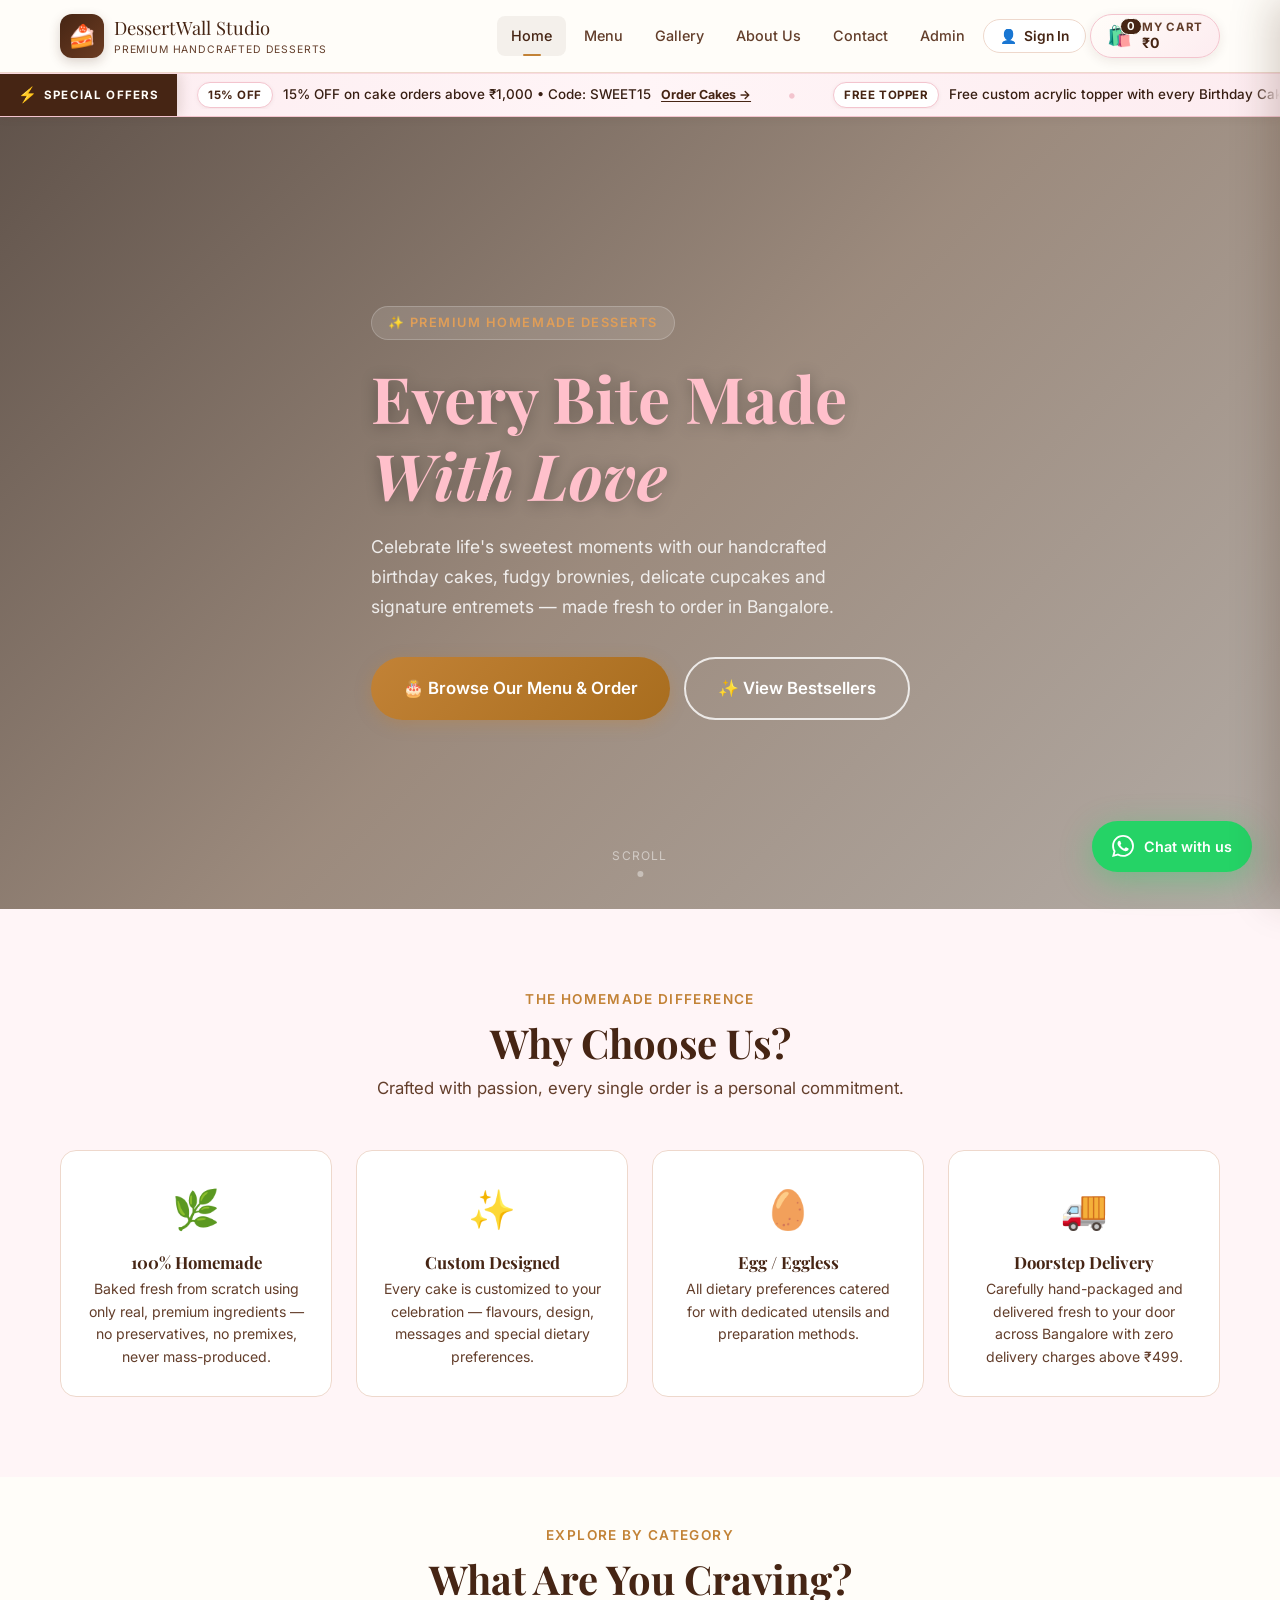
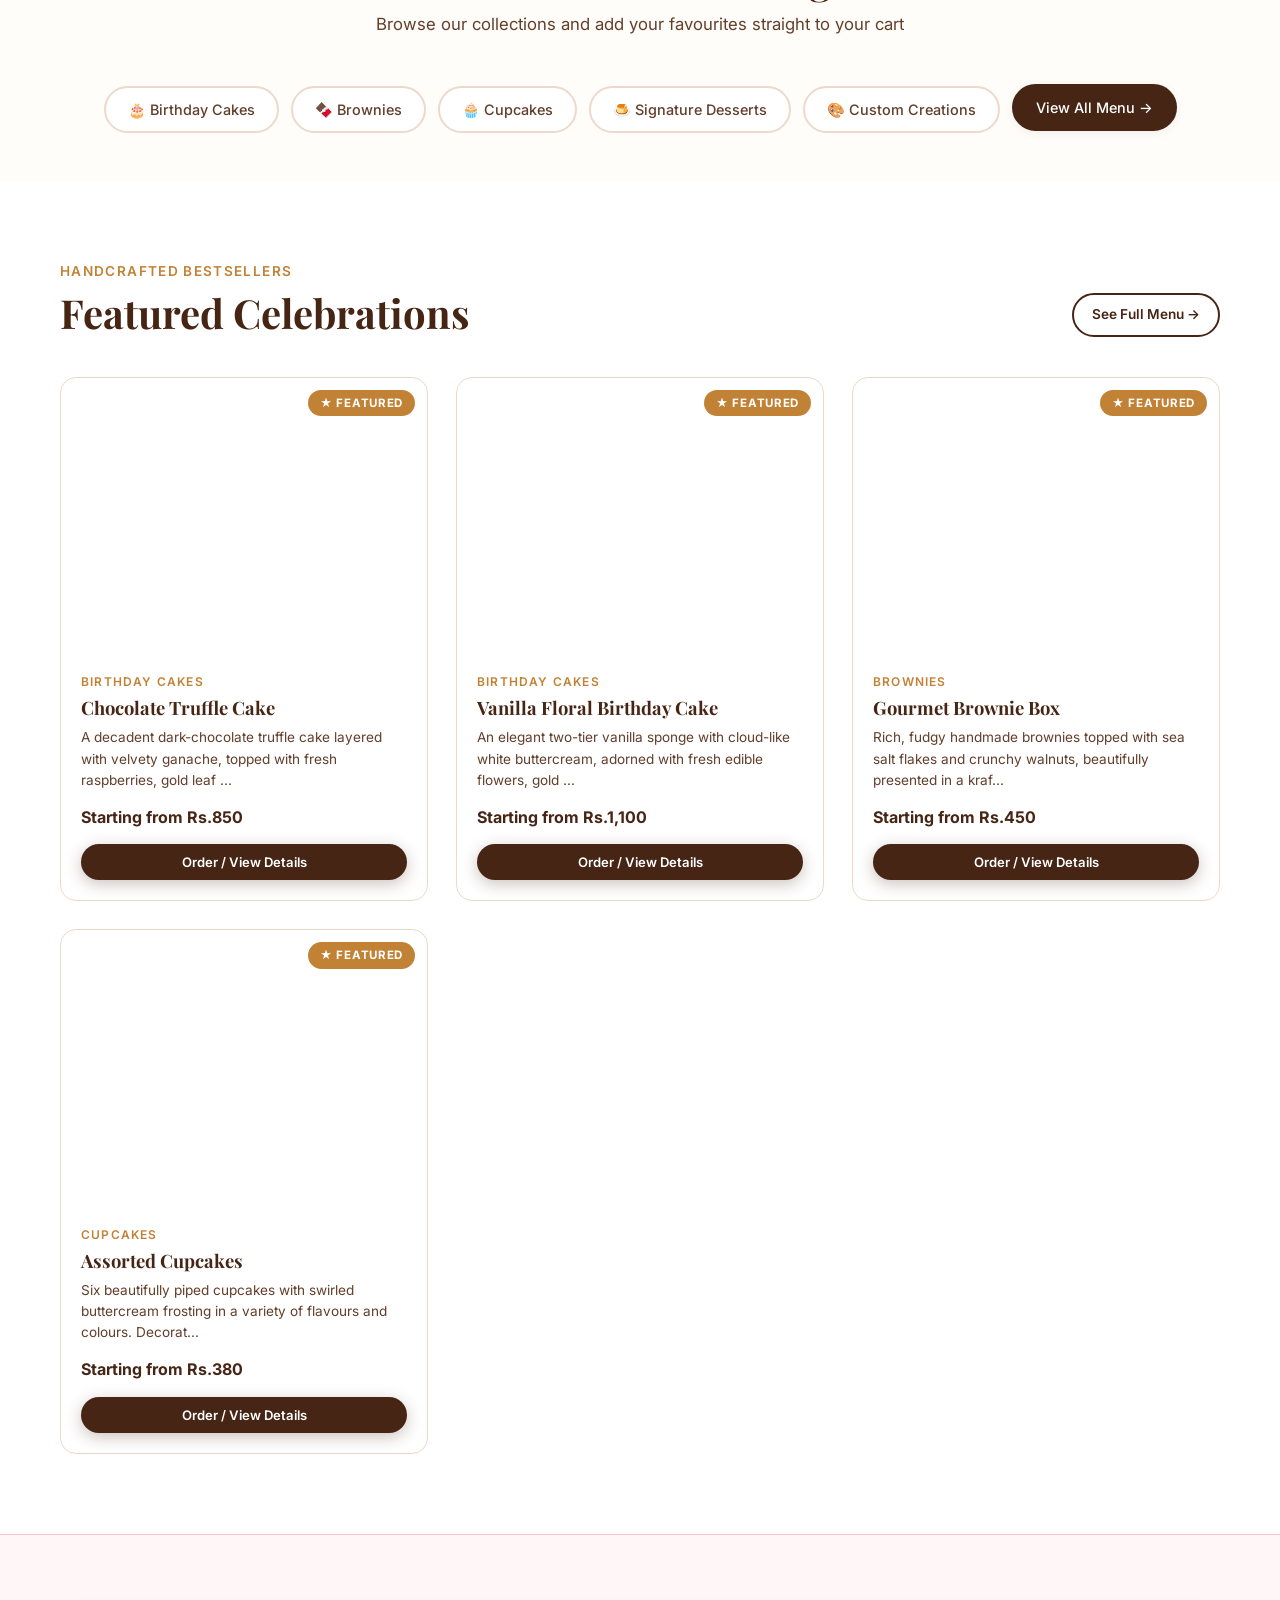
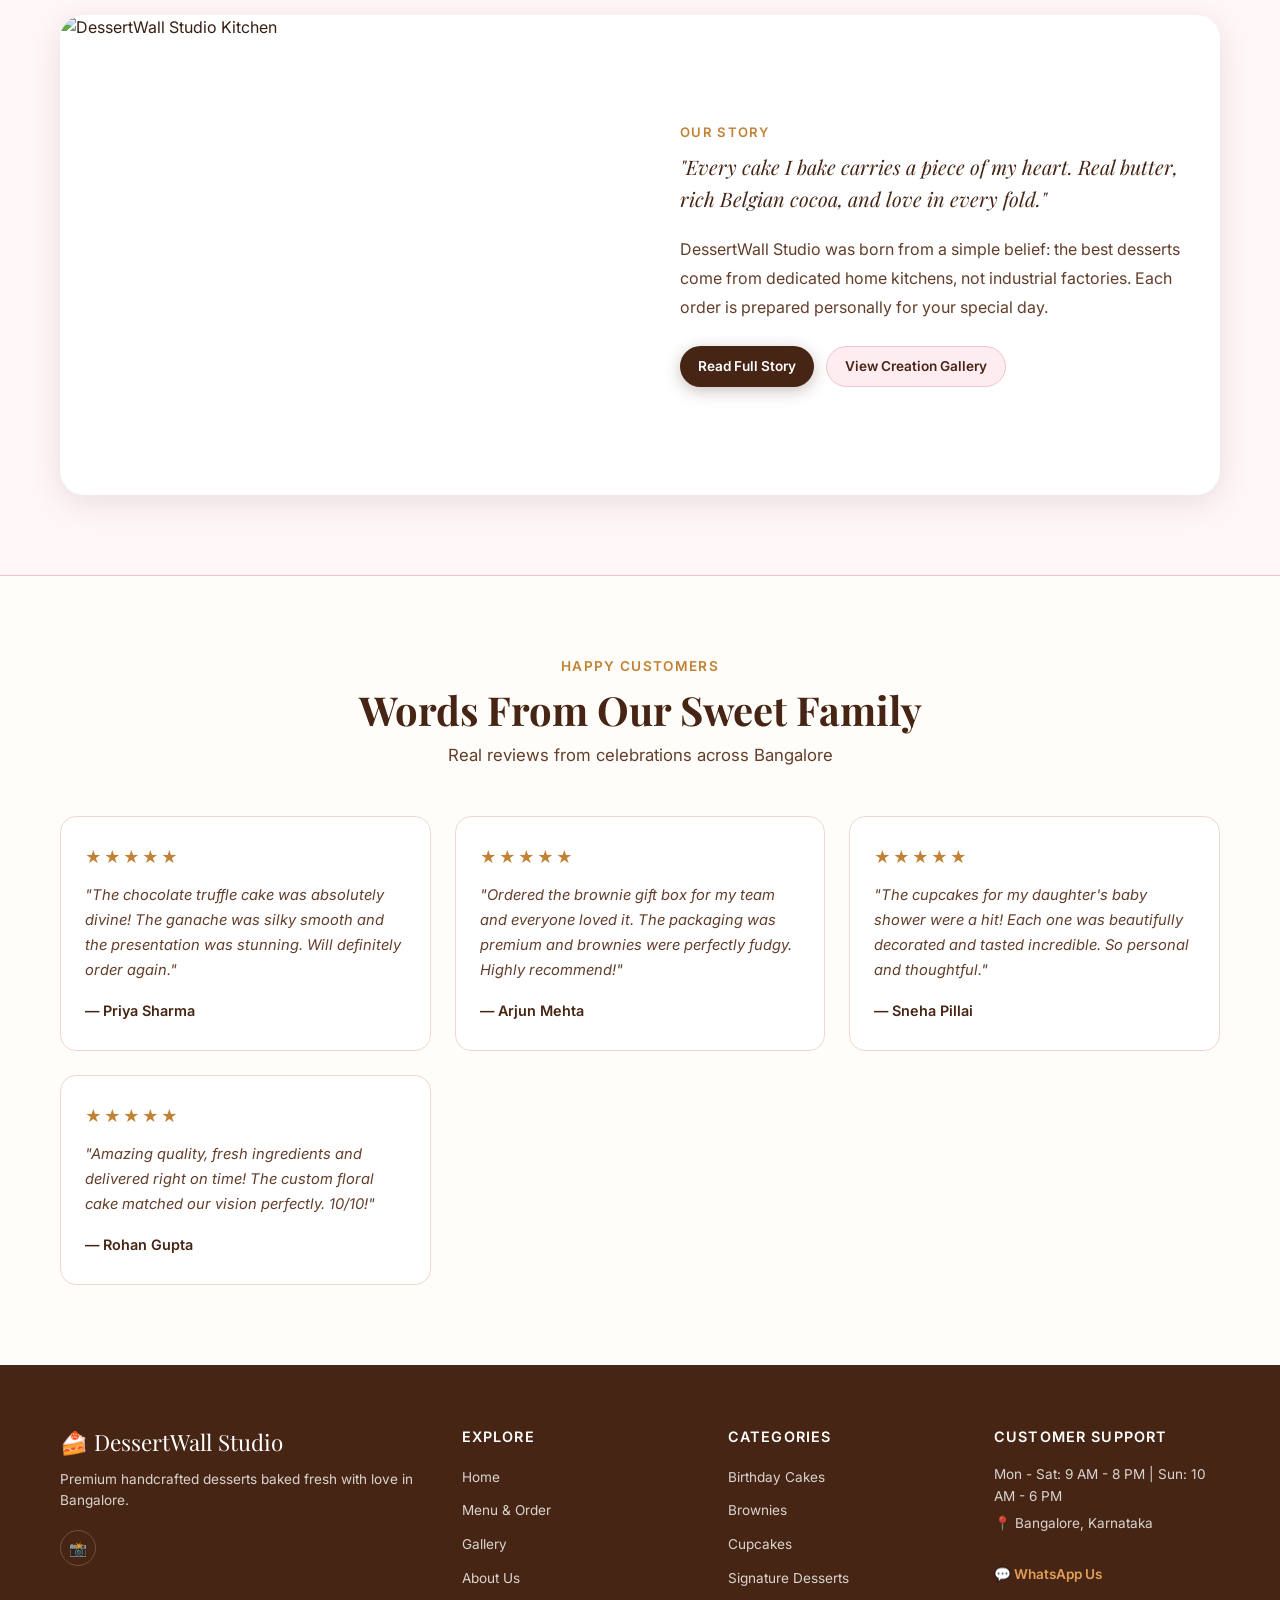
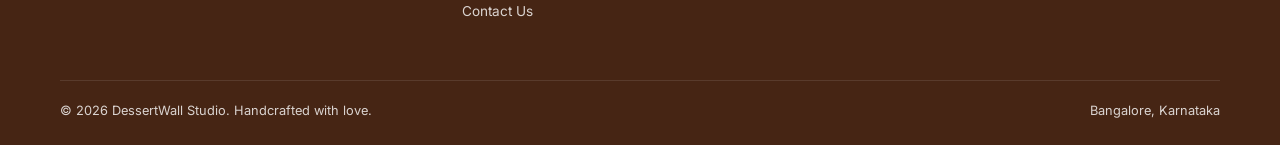
==== index.html @ 3be18029 "Add files via upload" ====
﻿<!DOCTYPE html>
<html lang="en">

<head>
  <meta charset="UTF-8" />
  <meta name="viewport" content="width=device-width, initial-scale=1.0" />
  <title>DessertWall Studio</title>
  <meta name="description"
    content="Discover premium handcrafted birthday cakes, brownies, cupcakes and signature desserts made with love. Order online for delivery across Bangalore." />
  <meta name="keywords"
    content="homemade cakes, birthday cakes, brownies, cupcakes, custom cakes, desserts, Bangalore" />
  <meta property="og:title" content="DessertWall Studio" />
  <meta property="og:description"
    content="Premium handcrafted desserts – cakes, brownies, cupcakes and more. Freshly baked with love." />
  <meta property="og:image" content="images/hero.jpg" />
  <link rel="stylesheet" href="style.css" />
  <link rel="icon"
    href="data:image/svg+xml,<svg xmlns='http://www.w3.org/2000/svg' viewBox='0 0 100 100'><text y='.9em' font-size='90'>🍰</text></svg>" />
</head>

<body>

  <!-- NAVBAR -->
  <nav id="navbar">
    <div class="container">
      <div class="nav-inner">
        <a href="index.html" class="nav-logo">
          <div class="nav-logo-icon">🍰</div>
          <div class="nav-logo-text">DessertWall Studio <span>Premium Handcrafted Desserts</span></div>
        </a>
        <div class="nav-links" id="nav-links">
          <a href="index.html" class="nav-link active">Home</a>
          <a href="menu.html" class="nav-link">Menu</a>
          <a href="gallery.html" class="nav-link">Gallery</a>
          <a href="about.html" class="nav-link">About Us</a>
          <a href="contact.html" class="nav-link">Contact</a>
          <a href="admin.html" class="nav-link">Admin</a>
          <div id="nav-user-container">
            <!-- User Login or Profile avatar inserted by JS -->
          </div>
          <div class="nav-cart-card" onclick="openCart()" role="button" tabindex="0" aria-label="View Shopping Cart">
            <div class="nav-cart-icon-box">
              <span>🛍️</span>
              <span class="cart-badge">0</span>
            </div>
            <div class="nav-cart-info">
              <span class="nav-cart-title">My Cart</span>
              <span class="nav-cart-total" id="nav-cart-total">₹0</span>
            </div>
          </div>
        </div>
        <button class="hamburger" id="hamburger" onclick="toggleNav()" aria-label="Toggle menu">
          <span></span><span></span><span></span>
        </button>
      </div>
    </div>
  </nav>

  <!-- RUNNING OFFER BAR (CAR) BELOW NAVBAR -->
  <div id="running-offer-bar" class="running-offer-bar">
    <div class="offer-tag">
      <span class="offer-tag-icon">⚡</span>
      <span>SPECIAL OFFERS</span>
    </div>
    <div class="offer-marquee-container">
      <div class="offer-marquee-track" id="offer-marquee-track">
        <!-- Injected by JS from active offers -->
      </div>
    </div>
  </div>

  <!-- HERO -->
  <section id="hero">
    <div class="hero-bg" id="hero-bg"></div>
    <div class="hero-overlay"></div>
    <div class="container">
      <div class="hero-content">
        <div class="hero-badge">✨ Premium Homemade Desserts</div>
        <h1 class="hero-title">Every Bite Made<br><em>With Love</em></h1>
        <p class="hero-sub">Celebrate life's sweetest moments with our handcrafted birthday cakes, fudgy brownies,
          delicate cupcakes and signature entremets — made fresh to order in Bangalore.</p>
        <div class="hero-actions">
          <a href="menu.html" class="btn btn-gold btn-lg">🎂 Browse Our Menu & Order</a>
          <a href="#featured" class="btn btn-outline btn-lg" style="color:#fff;border-color:rgba(255,255,255,.8);">✨
            View Bestsellers</a>
        </div>
      </div>
    </div>
    <div class="hero-scroll">
      <span>SCROLL</span>
      <div class="hero-scroll-dot"></div>
    </div>
  </section>

  <!-- WHY CHOOSE US -->
  <section class="section-gap" style="background: var(--c-cream);">
    <div class="container text-center">
      <p
        style="color:var(--c-gold);font-weight:600;text-transform:uppercase;letter-spacing:.1em;font-size:.85rem;margin-bottom:8px">
        The Homemade Difference</p>
      <h2 class="section-title">Why Choose Us?</h2>
      <p class="section-sub">Crafted with passion, every single order is a personal commitment.</p>
      <div class="why-grid stagger">
        <div class="why-card">
          <div class="why-icon">🌿</div>
          <h4>100% Homemade</h4>
          <p>Baked fresh from scratch using only real, premium ingredients — no preservatives, no premixes, never
            mass-produced.</p>
        </div>
        <div class="why-card">
          <div class="why-icon">✨</div>
          <h4>Custom Designed</h4>
          <p>Every cake is customized to your celebration — flavours, design, messages and special dietary preferences.
          </p>
        </div>
        <div class="why-card">
          <div class="why-icon">🥚</div>
          <h4>Egg / Eggless</h4>
          <p>All dietary preferences catered for with dedicated utensils and preparation methods.</p>
        </div>
        <div class="why-card">
          <div class="why-icon">🚚</div>
          <h4>Doorstep Delivery</h4>
          <p>Carefully hand-packaged and delivered fresh to your door across Bangalore with zero delivery charges above
            ₹499.</p>
        </div>
      </div>
    </div>
  </section>

  <!-- CATEGORY SHORTCUTS -->
  <section class="section-gap-sm" style="background: var(--c-bg);">
    <div class="container text-center">
      <p
        style="color:var(--c-gold);font-weight:600;text-transform:uppercase;letter-spacing:.1em;font-size:.85rem;margin-bottom:8px">
        Explore By Category</p>
      <h2 class="section-title">What Are You Craving?</h2>
      <p class="section-sub">Browse our collections and add your favourites straight to your cart</p>
      <div class="categories-grid">
        <a href="menu.html?cat=Birthday+Cakes" class="cat-chip">🎂 Birthday Cakes</a>
        <a href="menu.html?cat=Brownies" class="cat-chip">🍫 Brownies</a>
        <a href="menu.html?cat=Cupcakes" class="cat-chip">🧁 Cupcakes</a>
        <a href="menu.html?cat=Signature+Desserts" class="cat-chip">🍮 Signature Desserts</a>
        <a href="menu.html?cat=Custom+Desserts" class="cat-chip">🎨 Custom Creations</a>
        <a href="menu.html" class="cat-chip active">View All Menu →</a>
      </div>
    </div>
  </section>

  <!-- FEATURED PRODUCTS -->
  <section class="section-gap" id="featured" style="background: var(--c-surface);">
    <div class="container">
      <div
        style="display:flex;justify-content:space-between;align-items:flex-end;margin-bottom:40px;flex-wrap:wrap;gap:16px;">
        <div>
          <p
            style="color:var(--c-gold);font-weight:600;text-transform:uppercase;letter-spacing:.1em;font-size:.85rem;margin-bottom:6px">
            Handcrafted Bestsellers</p>
          <h2 class="section-title" style="margin-bottom:0">Featured Celebrations</h2>
        </div>
        <a href="menu.html" class="btn btn-outline btn-sm">See Full Menu →</a>
      </div>
      <div class="products-grid stagger" id="featured-grid">
        <!-- Injected by JS -->
      </div>
    </div>
  </section>

  <!-- STORY HIGHLIGHT -->
  <section class="section-gap"
    style="background: var(--c-pink-subtle); border-top:1px solid var(--c-pink-border); border-bottom:1px solid var(--c-pink-border);">
    <div class="container">
      <div class="about-hero" style="background:#fff; box-shadow:var(--shadow-md);">
        <img src="images/hero.jpg" alt="DessertWall Studio Kitchen" class="about-hero-img" loading="lazy" />
        <div class="about-hero-content">
          <div
            style="color:var(--c-gold);font-weight:600;text-transform:uppercase;letter-spacing:.1em;font-size:.82rem;margin-bottom:8px">
            Our Story</div>
          <p class="about-quote">"Every cake I bake carries a piece of my heart. Real butter, rich Belgian cocoa, and
            love in every fold."</p>
          <p style="color:var(--c-text-soft);line-height:1.8;margin-bottom:24px">
            DessertWall Studio was born from a simple belief: the best desserts come from dedicated home kitchens,
            not industrial factories. Each order is prepared personally for your special day.
          </p>
          <div style="display:flex;gap:12px;flex-wrap:wrap;">
            <a href="about.html" class="btn btn-primary btn-sm">Read Full Story</a>
            <a href="gallery.html" class="btn btn-pink btn-sm">View Creation Gallery</a>
          </div>
        </div>
      </div>
    </div>
  </section>

  <!-- TESTIMONIALS -->
  <section class="section-gap" style="background: var(--c-bg);">
    <div class="container">
      <div class="text-center" style="margin-bottom:48px;">
        <p
          style="color:var(--c-gold);font-weight:600;text-transform:uppercase;letter-spacing:.1em;font-size:.85rem;margin-bottom:8px">
          Happy Customers</p>
        <h2 class="section-title">Words From Our Sweet Family</h2>
        <p class="section-sub" style="margin-bottom:0">Real reviews from celebrations across Bangalore</p>
      </div>
      <div class="testimonials-grid stagger" id="testimonials-grid">
        <!-- Injected by JS -->
      </div>
    </div>
  </section>

  <!-- FOOTER -->
  <footer id="footer">
    <div class="container">
      <div class="footer-grid">
        <div>
          <div class="footer-brand-name">🍰 DessertWall Studio</div>
          <p class="footer-brand-sub">Premium handcrafted desserts baked fresh with love in Bangalore.</p>
          <div class="footer-social">
            <a href="https://www.instagram.com/homedessert.studio" target="_blank" rel="noopener"
              aria-label="Instagram">📸</a>
          </div>
        </div>
        <div class="footer-col">
          <h5>Explore</h5>
          <ul>
            <li><a href="index.html">Home</a></li>
            <li><a href="menu.html">Menu & Order</a></li>
            <li><a href="gallery.html">Gallery</a></li>
            <li><a href="about.html">About Us</a></li>
            <li><a href="contact.html">Contact Us</a></li>
          </ul>
        </div>
        <div class="footer-col">
          <h5>Categories</h5>
          <ul>
            <li><a href="menu.html?cat=Birthday+Cakes">Birthday Cakes</a></li>
            <li><a href="menu.html?cat=Brownies">Brownies</a></li>
            <li><a href="menu.html?cat=Cupcakes">Cupcakes</a></li>
            <li><a href="menu.html?cat=Signature+Desserts">Signature Desserts</a></li>
          </ul>
        </div>
        <div class="footer-col">
          <h5>Customer Support</h5>
          <p id="footer-timings">Mon - Sat: 9 AM - 8 PM</p>
          <p id="footer-area" style="margin-top:6px;">📍 Bangalore, Karnataka</p>
          <br>
          <a href="#" onclick="openWhatsApp('Hi! I have a question about my dessert order.');return false;"
            style="color:var(--c-gold-light);font-weight:600">💬 WhatsApp Us</a>
        </div>
      </div>
      <div class="footer-bottom">
        <span>© 2026 DessertWall Studio. Handcrafted with love.</span>
        <span>Bangalore, Karnataka</span>
      </div>
    </div>
  </footer>

  <!-- FLOATING WA BUTTON (Kept only at bottom for general support) -->
  <a href="#" id="wa-float" onclick="openWhatsApp('Hi! I would like to enquire about your desserts.'); return false;"
    aria-label="Chat on WhatsApp">
    <svg viewBox="0 0 24 24">
      <path
        d="M17.472 14.382c-.297-.149-1.758-.867-2.03-.967-.273-.099-.471-.148-.67.15-.197.297-.767.966-.94 1.164-.173.199-.347.223-.644.075-.297-.15-1.255-.463-2.39-1.475-.883-.788-1.48-1.761-1.653-2.059-.173-.297-.018-.458.13-.606.134-.133.298-.347.446-.52.149-.174.198-.298.298-.497.099-.198.05-.371-.025-.52-.075-.149-.669-1.612-.916-2.207-.242-.579-.487-.5-.669-.51-.173-.008-.371-.01-.57-.01-.198 0-.52.074-.792.372-.272.297-1.04 1.016-1.04 2.479 0 1.462 1.065 2.875 1.213 3.074.149.198 2.096 3.2 5.077 4.487.709.306 1.262.489 1.694.625.712.227 1.36.195 1.871.118.571-.085 1.758-.719 2.006-1.413.248-.694.248-1.289.173-1.413-.074-.124-.272-.198-.57-.347m-5.421 7.403h-.004a9.87 9.87 0 01-5.031-1.378l-.361-.214-3.741.982.998-3.648-.235-.374a9.86 9.86 0 01-1.51-5.26c.001-5.45 4.436-9.884 9.888-9.884 2.64 0 5.122 1.03 6.988 2.898a9.825 9.825 0 012.893 6.994c-.003 5.45-4.437 9.884-9.885 9.884m8.413-18.297A11.815 11.815 0 0012.05 0C5.495 0 .16 5.335.157 11.892c0 2.096.547 4.142 1.588 5.945L.057 24l6.305-1.654a11.882 11.882 0 005.683 1.448h.005c6.554 0 11.89-5.335 11.893-11.893a11.821 11.821 0 00-3.48-8.413z" />
    </svg>
    <span class="wa-text">Chat with us</span>
  </a>

  <!-- PRODUCT ORDER MODAL (No WhatsApp enquiry on products) -->
  <div id="product-modal" class="hidden" role="dialog" aria-modal="true" aria-labelledby="modal-name">
    <div class="modal-box" id="modal-box">
      <img src="" alt="" class="modal-img" id="modal-img" />
      <div class="modal-body">
        <button class="modal-close" onclick="closeModal()" aria-label="Close">&times;</button>
        <div class="modal-cat" id="modal-cat"></div>
        <h2 class="modal-name" id="modal-name"></h2>
        <div class="modal-price" id="modal-price"></div>
        <p class="modal-desc" id="modal-desc"></p>
        <div id="modal-unavail-notice" class="modal-unavail-notice hidden">⚠️ This item is currently unavailable for
          order.</div>

        <div class="modal-section" id="size-section">
          <label>Select Size / Weight</label>
          <div class="option-chips" id="size-chips"></div>
        </div>
        <div class="modal-section" id="flavour-section">
          <label>Select Flavour</label>
          <div class="option-chips" id="flavour-chips"></div>
        </div>
        <div class="modal-section" id="egg-section">
          <label>Egg Preference</label>
          <div class="option-chips" id="egg-chips"></div>
        </div>
        <div class="modal-section" id="custom-section">
          <label>Custom Message / Design Requirements</label>
          <textarea class="modal-textarea" id="modal-custom"
            placeholder="e.g. Write 'Happy Birthday Anu' on the cake. Pink floral theme." rows="2"></textarea>
        </div>
        <div class="modal-section">
          <label>Preferred Delivery / Pickup Date</label>
          <input type="date" class="modal-date" id="modal-date" />
          <p class="modal-prep" id="modal-prep"></p>
        </div>
        <div class="modal-section">
          <label>Special Instructions / Allergies</label>
          <textarea class="modal-textarea" id="modal-special" placeholder="Any allergy warnings or special requests..."
            rows="2"></textarea>
        </div>

        <div class="modal-order-actions">
          <div class="modal-qty-selector">
            <button class="modal-qty-btn" onclick="changeModalQty(-1)" aria-label="Decrease quantity">−</button>
            <span class="modal-qty-num" id="modal-qty-val">1</span>
            <button class="modal-qty-btn" onclick="changeModalQty(1)" aria-label="Increase quantity">+</button>
          </div>
          <button class="btn btn-primary modal-add-cart-btn" id="modal-add-cart-btn"
            onclick="addCurrentProductToCart()">
            Add to Cart 🛒
          </button>
        </div>
        <div class="modal-price-calc" id="modal-price-calc"></div>
      </div>
    </div>
  </div>

  <!-- CART DRAWER -->
  <div class="cart-overlay" id="cart-overlay" onclick="closeCart()"></div>
  <div class="cart-drawer" id="cart-drawer">
    <div class="cart-header">
      <div class="cart-title">
        <span>🛍️ Your Dessert Cart</span>
      </div>
      <button class="cart-close" onclick="closeCart()" aria-label="Close cart">&times;</button>
    </div>
    <div class="cart-body" id="cart-items-container">
      <!-- Injected dynamically -->
    </div>
    <div class="cart-footer" id="cart-footer">
      <div class="cart-promo-callout" id="cart-promo-callout">
        <!-- Threshold info -->
      </div>
      <div class="cart-row">
        <span>Subtotal</span>
        <span id="cart-subtotal">₹0</span>
      </div>
      <div class="cart-row">
        <span>Delivery Charge</span>
        <span id="cart-delivery">FREE</span>
      </div>
      <div class="cart-row total">
        <span>Total Amount</span>
        <span id="cart-total">₹0</span>
      </div>
      <button class="btn btn-primary btn-block cart-checkout-btn" onclick="openCheckout()">
        Proceed to Checkout →
      </button>
    </div>
  </div>

  <!-- CHECKOUT MODAL -->
  <div id="checkout-modal" class="hidden" role="dialog" aria-modal="true">
    <div class="checkout-box">
      <div class="checkout-header">
        <h3 style="font-family:'Playfair Display',serif; color:var(--c-brown); font-size:1.35rem;">Checkout & Place
          Order</h3>
        <button class="cart-close" onclick="closeCheckout()">&times;</button>
      </div>
      <div class="checkout-body">
        <div id="checkout-order-summary"></div>
        <form id="checkout-form" onsubmit="submitOrder(event)" class="admin-form-grid">
          <div class="form-group full">
            <label>Your Full Name *</label>
            <input type="text" id="checkout-name" placeholder="e.g. Priya Sharma" required />
          </div>
          <div class="form-group">
            <label>Mobile Number (For Delivery Updates) *</label>
            <input type="tel" id="checkout-phone" placeholder="e.g. 98450 12345" required />
          </div>
          <div class="form-group">
            <label>Email Address (Optional)</label>
            <input type="email" id="checkout-email" placeholder="priya@example.com" />
          </div>
          <div class="form-group full">
            <label>Delivery Method</label>
            <div style="display:flex; gap:20px; margin-top:4px;">
              <label style="font-size:.9rem; font-weight:500; text-transform:none; cursor:pointer;">
                <input type="radio" name="delivery-type" value="delivery" checked
                  onchange="document.getElementById('checkout-addr-wrap').style.display='block'" />
                🚚 Home Delivery (Free above ₹499)
              </label>
              <label style="font-size:.9rem; font-weight:500; text-transform:none; cursor:pointer;">
                <input type="radio" name="delivery-type" value="pickup"
                  onchange="document.getElementById('checkout-addr-wrap').style.display='none'" />
                🏪 Direct Studio Pickup
              </label>
            </div>
          </div>
          <div class="form-group full" id="checkout-addr-wrap">
            <label>Delivery Address *</label>
            <textarea id="checkout-address"
              placeholder="Flat No., Apartment, Street, Landmark, Bangalore pin code"></textarea>
          </div>
          <div class="form-group">
            <label>Preferred Delivery Date *</label>
            <input type="date" id="checkout-date" required />
          </div>
          <div class="form-group">
            <label>Preferred Time Slot</label>
            <select id="checkout-time">
              <option value="Morning (10 AM - 1 PM)">Morning (10 AM - 1 PM)</option>
              <option value="Afternoon (1 PM - 4 PM)" selected>Afternoon (1 PM - 4 PM)</option>
              <option value="Evening (4 PM - 7 PM)">Evening (4 PM - 7 PM)</option>
              <option value="Night (7 PM - 9 PM)">Night (7 PM - 9 PM)</option>
            </select>
          </div>
          <div class="form-group full">
            <label>Payment Method</label>
            <select id="checkout-payment">
              <option value="UPI (Google Pay / PhonePe / Paytm)">UPI (Google Pay / PhonePe / Paytm)</option>
              <option value="Cash on Delivery / Pickup">Cash on Delivery / Pickup</option>
              <option value="Credit / Debit Card Online">Credit / Debit Card Online</option>
            </select>
          </div>
          <div class="form-group full">
            <label>Order Notes / Delivery Instructions</label>
            <textarea id="checkout-notes"
              placeholder="e.g. Please ring bell twice or leave at gate guard..."></textarea>
          </div>
          <div class="form-actions">
            <button type="submit" class="btn btn-primary btn-block btn-lg">
              Place Order Now 🎂
            </button>
          </div>
        </form>
      </div>
    </div>
  </div>

  <!-- ORDER CONFIRMATION MODAL -->
  <div id="order-success-modal" class="hidden">
    <div class="order-success-box">
      <div class="order-success-icon">✓</div>
      <h2 style="font-family:'Playfair Display',serif; color:var(--c-brown); margin-bottom:8px;">Order Confirmed!</h2>
      <div id="order-success-details"></div>
      <button class="btn btn-primary btn-block" onclick="closeOrderSuccess()">
        Back to Browsing Desserts
      </button>
    </div>
  </div>

  <!-- USER AUTH MODAL (Login & Sign-up) -->
  <div id="auth-modal" class="hidden" role="dialog" aria-modal="true">
    <div class="auth-card">
      <!-- Dark header -->
      <div class="auth-header">
        <div class="auth-header-text">
          <h3>Customer Account</h3>
          <p>Sign in or create an account to track your orders</p>
        </div>
        <button class="auth-close-btn" onclick="closeAuthModal()" aria-label="Close sign-in">×</button>
      </div>
      <!-- White body -->
      <div class="auth-body">
        <!-- 1-Click Demo Login -->
        <div class="auth-demo-strip">
          <div class="strip-label">⚡ 1-Click Demo Sign-In</div>
          <div class="strip-btns">
            <button type="button" class="btn btn-sm btn-pink" onclick="loginDemoUser(0)">Sign in as Priya</button>
            <button type="button" class="btn btn-sm btn-pink" onclick="loginDemoUser(1)">Sign in as Arjun</button>
          </div>
        </div>

        <form id="auth-form" onsubmit="handleUserLogin(event)">
          <div class="auth-form-group">
            <label>Your Full Name *</label>
            <input type="text" id="auth-name" placeholder="e.g. Priya Sharma" required />
          </div>
          <div class="auth-form-group">
            <label>Mobile Number *</label>
            <input type="tel" id="auth-phone" placeholder="e.g. 98450 12345" required />
          </div>
          <div class="auth-form-group">
            <label>Email Address (Optional)</label>
            <input type="email" id="auth-email" placeholder="priya@example.com" />
          </div>
          <div class="auth-form-group">
            <label>Default Delivery Address (Optional)</label>
            <textarea id="auth-address" placeholder="Flat, Apartment, Area, Bangalore..." rows="2"></textarea>
          </div>
          <button type="submit" class="btn btn-primary btn-block" style="width:100%;justify-content:center;">
            Sign In / Register
          </button>
        </form>
      </div>
    </div>
  </div>


  <!-- MY ORDERS MODAL -->
  <div id="my-orders-modal" class="hidden" role="dialog" aria-modal="true" style="position:fixed;inset:0;background:rgba(42,20,10,.65);backdrop-filter:blur(6px);z-index:3500;display:flex;align-items:center;justify-content:center;padding:20px;">
    <div class="checkout-box" style="max-width:560px;">
      <div class="checkout-header">
        <h3 style="font-family:'Playfair Display',serif; color:var(--c-brown); font-size:1.35rem;">📦 My Orders History</h3>
        <button class="cart-close" onclick="closeMyOrdersModal()">&times;</button>
      </div>
      <div class="checkout-body">
        <div id="my-orders-list" class="customer-orders-list"></div>
      </div>
    </div>
  </div>

  <!-- TOAST CONTAINER -->
  <div id="toast-container"></div>

  <script src="data.js"></script>
  <script src="app.js"></script>
  <script>
    document.addEventListener('DOMContentLoaded', () => {
      // Populate Business info in footer
      const b = appData.business || {};
      if (document.getElementById('footer-timings')) document.getElementById('footer-timings').textContent = b.timings || 'Mon - Sat: 9 AM - 8 PM';
      if (document.getElementById('footer-area')) document.getElementById('footer-area').textContent = '📍 ' + (b.serviceArea || 'Bangalore, Karnataka');

      // Featured products
      const featured = appData.products.filter(p => p.featured);
      const grid = document.getElementById('featured-grid');
      if (grid) {
        if (featured.length === 0) {
          grid.innerHTML = '<div class="empty-state"><div class="empty-icon">🍰</div><h3>Coming Soon</h3><p>Featured products will appear here.</p></div>';
        } else {
          grid.innerHTML = featured.map(p => renderProductCard(p)).join('');
        }
      }

      // Testimonials
      const tGrid = document.getElementById('testimonials-grid');
      if (tGrid && appData.testimonials) {
        tGrid.innerHTML = appData.testimonials.map(t => `
        <div class="testimonial-card">
          <div class="test-stars">${'★'.repeat(t.rating)}</div>
          <p class="test-review">"${t.review}"</p>
          <div class="test-name">— ${t.name}</div>
        </div>
      `).join('');
      }

      // Hero parallax
      const heroBg = document.getElementById('hero-bg');
      if (heroBg) {
        heroBg.style.backgroundImage = "url('images/hero.jpg')";
        window.addEventListener('scroll', () => {
          heroBg.style.transform = `scale(1.05) translateY(${window.scrollY * 0.18}px)`;
        });
      }
    });
  </script>
</body>

</html>
---- style.css ----
/* ==========================================================
   DessertWall Studio — Global Styles
   ========================================================== */

@import url('https://fonts.googleapis.com/css2?family=Playfair+Display:ital,wght@0,400;0,600;0,700;1,400&family=Inter:wght@300;400;500;600;700&display=swap');

/* ---------- CSS Variables ---------- */
:root {
  /* Theme: Light Pink & Vanilla White Backgrounds, Rich Chocolate Brown Text */
  --c-bg: #FFFDF9;
  /* Vanilla White primary background */
  --c-vanilla: #FAF5EE;
  /* Creamy vanilla */
  --c-vanilla-card: #FFFAF3;
  /* Soft vanilla card */
  --c-surface: #FFFFFF;
  /* Pure white card surface */

  /* Light Pink Palette */
  --c-pink-subtle: #FFF6F8;
  /* Subtle pink tint */
  --c-pink-light: #FDECF0;
  /* Light pink background */
  --c-pink: #F8D3DC;
  /* Soft pastel light pink */
  --c-pink-border: #F3C4CE;
  /* Soft pink border */
  --c-pink-accent: #E2788E;
  /* Rose accent */
  --c-cream: #FFF5F7;
  /* Vanilla-pink soft cream */

  /* Chocolate Brown Palette (Text, Headings, Primary CTA) */
  --c-text: #381F13;
  /* Chocolate brown primary text */
  --c-text-soft: #633E2B;
  /* Warm milk chocolate for secondary text */
  --c-text-muted: #8C634F;
  /* Cocoa muted text */
  --c-brown: #462514;
  /* Deep chocolate brown */
  --c-brown-light: #6C3C22;
  /* Warm milk chocolate hover */
  --c-brown-dark: #2A140A;
  /* Dark cacao */

  /* Accents */
  --c-border: #EED8CC;
  /* Vanilla-chocolate border */
  --c-gold: #C28236;
  /* Caramel gold */
  --c-gold-light: #E09E58;
  --c-accent: #C74428;
  --c-green: #2E7D32;

  --radius-sm: 8px;
  --radius-md: 16px;
  --radius-lg: 24px;
  --shadow-sm: 0 2px 10px rgba(70, 37, 20, .07);
  --shadow-md: 0 8px 30px rgba(70, 37, 20, .11);
  --shadow-lg: 0 20px 60px rgba(70, 37, 20, .15);
  --transition: 0.3s cubic-bezier(.4, 0, .2, 1);
  --navbar-h: 72px;
}

/* ---------- Reset ---------- */
*,
*::before,
*::after {
  box-sizing: border-box;
  margin: 0;
  padding: 0;
}

html {
  scroll-behavior: smooth;
  font-size: 16px;
}

body {
  font-family: 'Inter', sans-serif;
  background: var(--c-bg);
  color: var(--c-text);
  line-height: 1.6;
  min-height: 100vh;
  overflow-x: hidden;
}

img {
  max-width: 100%;
  display: block;
}

a {
  color: inherit;
  text-decoration: none;
}

button {
  cursor: pointer;
  border: none;
  font-family: inherit;
}

input,
select,
textarea {
  font-family: inherit;
}

ul {
  list-style: none;
}

/* ---------- Typography ---------- */
h1,
h2,
h3,
h4 {
  font-family: 'Playfair Display', serif;
  line-height: 1.2;
  color: var(--c-brown);
}

h1 {
  font-size: clamp(2.2rem, 5vw, 3.5rem);
}

h2 {
  font-size: clamp(1.8rem, 3.5vw, 2.5rem);
}

h3 {
  font-size: clamp(1.2rem, 2.5vw, 1.5rem);
}

/* ---------- Utility ---------- */
.container {
  max-width: 1200px;
  margin: 0 auto;
  padding: 0 20px;
}

.section-gap {
  padding: 80px 0;
}

.section-gap-sm {
  padding: 48px 0;
}

.text-center {
  text-align: center;
}

.text-gold {
  color: var(--c-gold);
}

.hidden {
  display: none !important;
}

.section-title {
  font-family: 'Playfair Display', serif;
  color: var(--c-brown);
  margin-bottom: 8px;
}

.section-sub {
  color: var(--c-text-soft);
  font-size: 1.05rem;
  margin-bottom: 48px;
}

/* ---------- Buttons ---------- */
.btn {
  display: inline-flex;
  align-items: center;
  gap: 8px;
  padding: 13px 26px;
  border-radius: 50px;
  font-size: .95rem;
  font-weight: 600;
  transition: all var(--transition);
  white-space: nowrap;
  text-align: center;
}

.btn-primary {
  background: var(--c-brown);
  color: #fff;
  box-shadow: 0 4px 16px rgba(70, 37, 20, .28);
}

.btn-primary:hover {
  background: var(--c-brown-light);
  transform: translateY(-2px);
  box-shadow: 0 8px 24px rgba(70, 37, 20, .35);
  color: #fff;
}

.btn-gold {
  background: linear-gradient(135deg, var(--c-gold) 0%, #A86D1E 100%);
  color: #fff;
  box-shadow: 0 4px 16px rgba(194, 130, 54, .35);
}

.btn-gold:hover {
  transform: translateY(-2px);
  box-shadow: 0 8px 24px rgba(194, 130, 54, .45);
  color: #fff;
}

.btn-pink {
  background: var(--c-pink-light);
  color: var(--c-brown);
  border: 1px solid var(--c-pink-border);
}

.btn-pink:hover {
  background: var(--c-pink);
  transform: translateY(-2px);
  color: var(--c-brown);
}

.btn-outline {
  background: transparent;
  border: 2px solid var(--c-brown);
  color: var(--c-brown);
}

.btn-outline:hover {
  background: var(--c-brown);
  color: #fff;
}

.btn-wa {
  background: #25D366;
  color: #fff;
  box-shadow: 0 4px 16px rgba(37, 211, 102, .35);
}

.btn-wa:hover {
  background: #1ebe5d;
  transform: translateY(-2px);
  box-shadow: 0 8px 24px rgba(37, 211, 102, .45);
  color: #fff;
}

.btn-sm {
  padding: 9px 18px;
  font-size: .85rem;
  justify-content: center;
}

.btn-lg {
  padding: 16px 32px;
  font-size: 1.05rem;
}

.btn-block {
  width: 100%;
  justify-content: center;
}

/* ---------- Running Offer Bar (Car) Below Navbar ---------- */
.running-offer-bar {
  background: linear-gradient(90deg, #FDECF0 0%, #FFF5F7 50%, #FDECF0 100%);
  border-bottom: 1px solid var(--c-pink-border);
  border-top: 1px solid rgba(243, 196, 206, .5);
  position: relative;
  overflow: hidden;
  z-index: 990;
  display: flex;
  align-items: center;
  height: 44px;
  box-shadow: 0 2px 10px rgba(70, 37, 20, .05);
}

.offer-tag {
  flex-shrink: 0;
  background: var(--c-brown);
  color: #FFFDF9;
  height: 100%;
  display: flex;
  align-items: center;
  gap: 6px;
  padding: 0 18px;
  font-weight: 700;
  font-size: .72rem;
  letter-spacing: .1em;
  text-transform: uppercase;
  z-index: 3;
  box-shadow: 3px 0 12px rgba(70, 37, 20, .15);
}

.offer-tag-icon {
  font-size: .95rem;
}

.offer-marquee-container {
  display: flex;
  align-items: center;
  width: 100%;
  overflow: hidden;
  position: relative;
  mask-image: linear-gradient(to right, transparent, black 25px, black calc(100% - 25px), transparent);
  -webkit-mask-image: linear-gradient(to right, transparent, black 25px, black calc(100% - 25px), transparent);
}

.offer-marquee-track {
  display: flex;
  align-items: center;
  white-space: nowrap;
  gap: 36px;
  will-change: transform;
  animation: marqueeRoll 32s linear infinite;
  padding-left: 20px;
}

.running-offer-bar:hover .offer-marquee-track {
  animation-play-state: paused;
}

@keyframes marqueeRoll {
  0% {
    transform: translateX(0);
  }

  100% {
    transform: translateX(-50%);
  }
}

.offer-item {
  display: inline-flex;
  align-items: center;
  gap: 10px;
  color: var(--c-text);
  font-weight: 500;
  text-decoration: none;
  cursor: pointer;
  transition: all var(--transition);
}

.offer-item:hover {
  color: var(--c-brown);
  transform: translateY(-1px);
}

.offer-pill {
  background: #FFFFFF;
  border: 1px solid var(--c-pink-border);
  color: var(--c-brown);
  padding: 3px 10px;
  border-radius: 50px;
  font-size: .72rem;
  font-weight: 700;
  letter-spacing: .05em;
  box-shadow: 0 1px 4px rgba(70, 37, 20, .06);
}

.offer-text {
  font-size: .84rem;
  color: var(--c-text);
}

.offer-cta {
  font-size: .78rem;
  font-weight: 700;
  color: var(--c-brown);
  text-decoration: underline;
  text-underline-offset: 2px;
}

.offer-sep {
  color: var(--c-pink-border);
  font-size: 1.1rem;
}

/* Old promotion bar compatibility */
#promo-bar {
  display: none !important;
}

/* ---------- Navbar ---------- */
#navbar {
  position: sticky;
  top: 0;
  z-index: 1000;
  background: rgba(255, 253, 249, .96);
  backdrop-filter: blur(12px);
  border-bottom: 1px solid var(--c-border);
  transition: box-shadow var(--transition);
}

#navbar.scrolled {
  box-shadow: var(--shadow-md);
}

.nav-inner {
  height: var(--navbar-h);
  display: flex;
  align-items: center;
  justify-content: space-between;
  gap: 20px;
}

.nav-logo {
  display: flex;
  align-items: center;
  gap: 10px;
  text-decoration: none;
}

.nav-logo-icon {
  width: 44px;
  height: 44px;
  background: linear-gradient(135deg, var(--c-brown) 0%, var(--c-brown-light) 100%);
  border-radius: 12px;
  display: flex;
  align-items: center;
  justify-content: center;
  font-size: 1.4rem;
  box-shadow: 0 4px 12px rgba(70, 37, 20, .2);
}

.nav-logo-text {
  font-family: 'Playfair Display', serif;
  font-size: 1.15rem;
  color: var(--c-brown);
}

.nav-logo-text span {
  display: block;
  font-size: .65rem;
  font-family: 'Inter', sans-serif;
  color: var(--c-text-soft);
  font-weight: 500;
  letter-spacing: .08em;
  text-transform: uppercase;
}

.nav-links {
  display: flex;
  align-items: center;
  gap: 6px;
}

.nav-link {
  padding: 8px 14px;
  border-radius: 8px;
  font-weight: 500;
  font-size: .9rem;
  color: var(--c-text-soft);
  transition: all var(--transition);
  position: relative;
}

.nav-link:hover,
.nav-link.active {
  color: var(--c-brown);
  background: rgba(70, 37, 20, .05);
}

.nav-link.active::after {
  content: '';
  position: absolute;
  bottom: 0;
  left: 50%;
  transform: translateX(-50%);
  width: 18px;
  height: 2px;
  background: var(--c-gold);
  border-radius: 2px;
}

.nav-cart-btn {
  display: inline-flex;
  align-items: center;
  gap: 8px;
  padding: 8px 16px;
  border-radius: 50px;
  background: var(--c-brown);
  color: #fff;
  font-weight: 600;
  font-size: .86rem;
  transition: all var(--transition);
  box-shadow: 0 4px 14px rgba(70, 37, 20, .22);
}

.nav-cart-btn:hover {
  background: var(--c-brown-light);
  transform: translateY(-1px);
  color: #fff;
}

.cart-badge {
  background: var(--c-pink);
  color: var(--c-brown);
  font-size: .72rem;
  font-weight: 700;
  padding: 2px 7px;
  border-radius: 50px;
  line-height: 1;
}

.nav-admin-btn {
  font-size: .82rem;
  font-weight: 600;
  color: var(--c-text-soft);
  padding: 7px 12px;
  border-radius: 8px;
  border: 1px dashed var(--c-border);
  transition: all var(--transition);
}

.nav-admin-btn:hover {
  color: var(--c-brown);
  border-color: var(--c-brown);
  background: var(--c-pink-subtle);
}

.nav-logo {
  display: flex;
  align-items: center;
  gap: 10px;
  text-decoration: none;
}

.nav-logo-icon {
  width: 44px;
  height: 44px;
  background: linear-gradient(135deg, var(--c-brown) 0%, var(--c-brown-light) 100%);
  border-radius: 12px;
  display: flex;
  align-items: center;
  justify-content: center;
  font-size: 1.4rem;
}

.nav-logo-text {
  font-family: 'Playfair Display', serif;
  font-size: 1.15rem;
  color: var(--c-brown);
}

.nav-logo-text span {
  display: block;
  font-size: .65rem;
  font-family: 'Inter', sans-serif;
  color: var(--c-text-soft);
  font-weight: 400;
  letter-spacing: .08em;
  text-transform: uppercase;
}

.nav-links {
  display: flex;
  align-items: center;
  gap: 4px;
}

.nav-link {
  padding: 8px 14px;
  border-radius: 8px;
  font-weight: 500;
  font-size: .9rem;
  color: var(--c-text-soft);
  transition: all var(--transition);
  position: relative;
}

.nav-link:hover,
.nav-link.active {
  color: var(--c-brown);
  background: rgba(74, 44, 23, .06);
}

.nav-link.active::after {
  content: '';
  position: absolute;
  bottom: 0;
  left: 50%;
  transform: translateX(-50%);
  width: 18px;
  height: 2px;
  background: var(--c-gold);
  border-radius: 2px;
}

.nav-wa {
  padding: 9px 18px;
  border-radius: 50px;
  background: #25D366;
  color: #fff;
  font-weight: 600;
  font-size: .85rem;
  transition: all var(--transition);
}

.nav-wa:hover {
  background: #1ebe5d;
  transform: translateY(-1px);
}

.nav-wa svg {
  width: 16px;
  height: 16px;
  fill: currentColor;
}

.hamburger {
  display: none;
  flex-direction: column;
  gap: 5px;
  background: none;
  padding: 6px;
  border-radius: 8px;
}

.hamburger span {
  display: block;
  width: 22px;
  height: 2px;
  background: var(--c-brown);
  border-radius: 2px;
  transition: all var(--transition);
}

.hamburger.open span:nth-child(1) {
  transform: translateY(7px) rotate(45deg);
}

.hamburger.open span:nth-child(2) {
  opacity: 0;
}

.hamburger.open span:nth-child(3) {
  transform: translateY(-7px) rotate(-45deg);
}

/* Mobile nav */
@media (max-width: 768px) {
  .hamburger {
    display: flex;
  }

  .nav-links {
    display: none;
    flex-direction: column;
    align-items: stretch;
    gap: 4px;
    position: absolute;
    top: var(--navbar-h);
    left: 0;
    right: 0;
    background: var(--c-surface);
    border-bottom: 1px solid var(--c-border);
    padding: 12px 20px;
    box-shadow: var(--shadow-md);
  }

  .nav-links.open {
    display: flex;
  }

  .nav-link {
    padding: 12px 16px;
  }

  .nav-wa {
    margin-top: 4px;
    text-align: center;
    display: block;
  }
}

/* ---------- Floating WhatsApp Button ---------- */
#wa-float {
  position: fixed;
  bottom: 28px;
  right: 28px;
  z-index: 999;
  display: flex;
  align-items: center;
  gap: 10px;
  background: #25D366;
  color: #fff;
  padding: 14px 20px;
  border-radius: 50px;
  box-shadow: 0 8px 32px rgba(37, 211, 102, .4);
  font-weight: 600;
  font-size: .9rem;
  transition: all var(--transition);
  animation: floatPulse 3s ease-in-out infinite;
}

#wa-float:hover {
  background: #1ebe5d;
  transform: translateY(-3px);
  box-shadow: 0 12px 40px rgba(37, 211, 102, .5);
}

#wa-float svg {
  width: 22px;
  height: 22px;
  fill: currentColor;
  flex-shrink: 0;
}

@keyframes floatPulse {

  0%,
  100% {
    transform: translateY(0)
  }

  50% {
    transform: translateY(-4px)
  }
}

@media (max-width: 480px) {
  #wa-float .wa-text {
    display: none;
  }

  #wa-float {
    padding: 14px;
    border-radius: 50%;
  }
}

/* ---------- Hero ---------- */
#hero {
  position: relative;
  min-height: 88vh;
  display: flex;
  align-items: center;
  overflow: hidden;
}

.hero-bg {
  position: absolute;
  inset: 0;
  background-image: url('images/hero.jpg');
  background-size: cover;
  background-position: center;
}

.hero-overlay {
  position: absolute;
  inset: 0;
  background: linear-gradient(135deg, rgba(36, 18, 8, .72) 0%, rgba(74, 44, 23, .55) 50%, rgba(36, 18, 8, .35) 100%);
}

.hero-content {
  position: relative;
  z-index: 2;
  max-width: 680px;
  color: #fff;
  animation: heroIn .9s ease both;
}

@keyframes heroIn {
  from {
    opacity: 0;
    transform: translateY(28px)
  }

  to {
    opacity: 1;
    transform: none
  }
}

.hero-badge {
  display: inline-flex;
  align-items: center;
  gap: 8px;
  background: rgba(255, 255, 255, .12);
  backdrop-filter: blur(8px);
  border: 1px solid rgba(255, 255, 255, .2);
  padding: 6px 16px;
  border-radius: 50px;
  font-size: .8rem;
  font-weight: 600;
  letter-spacing: .12em;
  text-transform: uppercase;
  color: var(--c-gold-light);
  margin-bottom: 20px;
}

.hero-title {
  font-size: clamp(2.4rem, 5.5vw, 4rem);
  margin-bottom: 18px;
  text-shadow: 0 2px 16px rgba(0, 0, 0, .3);
  color: pink
}

.hero-sub {
  font-size: 1.1rem;
  color: rgba(255, 255, 255, .85);
  margin-bottom: 36px;
  max-width: 520px;
  line-height: 1.7;
}

.hero-actions {
  display: flex;
  gap: 14px;
  flex-wrap: wrap;
}

.hero-scroll {
  position: absolute;
  bottom: 32px;
  left: 50%;
  transform: translateX(-50%);
  display: flex;
  flex-direction: column;
  align-items: center;
  gap: 6px;
  color: rgba(255, 255, 255, .5);
  font-size: .75rem;
  letter-spacing: .1em;
}

.hero-scroll-dot {
  width: 6px;
  height: 6px;
  background: rgba(255, 255, 255, .4);
  border-radius: 50%;
  animation: scrollBounce 1.6s ease-in-out infinite;
}

@keyframes scrollBounce {

  0%,
  100% {
    transform: translateY(0)
  }

  50% {
    transform: translateY(8px)
  }
}

/* ---------- Feature Chips ---------- */
.why-grid {
  display: grid;
  grid-template-columns: repeat(auto-fit, minmax(200px, 1fr));
  gap: 24px;
}

.why-card {
  background: var(--c-surface);
  border: 1px solid var(--c-border);
  border-radius: var(--radius-md);
  padding: 28px 24px;
  text-align: center;
  transition: all var(--transition);
}

.why-card:hover {
  transform: translateY(-6px);
  box-shadow: var(--shadow-md);
  border-color: var(--c-gold-light);
}

.why-icon {
  font-size: 2.4rem;
  margin-bottom: 12px;
}

.why-card h4 {
  font-family: 'Playfair Display', serif;
  color: var(--c-brown);
  margin-bottom: 6px;
  font-size: 1.05rem;
}

.why-card p {
  font-size: .88rem;
  color: var(--c-text-soft);
}

/* ---------- Category Shortcuts ---------- */
.categories-grid {
  display: flex;
  gap: 12px;
  flex-wrap: wrap;
  justify-content: center;
}

.cat-chip {
  padding: 10px 22px;
  border-radius: 50px;
  border: 2px solid var(--c-border);
  font-weight: 500;
  font-size: .9rem;
  background: var(--c-surface);
  color: var(--c-text-soft);
  transition: all var(--transition);
  cursor: pointer;
}

.cat-chip:hover,
.cat-chip.active {
  background: var(--c-brown);
  border-color: var(--c-brown);
  color: #fff;
  transform: translateY(-2px);
  box-shadow: var(--shadow-sm);
}

/* ---------- Product Cards ---------- */
.products-grid {
  display: grid;
  grid-template-columns: repeat(auto-fill, minmax(280px, 1fr));
  gap: 28px;
}

.product-card {
  background: var(--c-surface);
  border-radius: var(--radius-md);
  border: 1px solid var(--c-border);
  overflow: hidden;
  transition: all var(--transition);
  display: flex;
  flex-direction: column;
}

.product-card:hover {
  transform: translateY(-8px);
  box-shadow: var(--shadow-lg);
  border-color: var(--c-gold-light);
}

.product-card-img {
  position: relative;
  aspect-ratio: 4/3;
  overflow: hidden;
}

.product-card-img img {
  width: 100%;
  height: 100%;
  object-fit: cover;
  transition: transform .6s ease;
}

.product-card:hover .product-card-img img {
  transform: scale(1.06);
}

.badge-unavail {
  position: absolute;
  top: 12px;
  left: 12px;
  background: rgba(45, 31, 20, .75);
  backdrop-filter: blur(8px);
  color: #fff;
  padding: 4px 12px;
  border-radius: 50px;
  font-size: .75rem;
  font-weight: 600;
}

.badge-featured {
  position: absolute;
  top: 12px;
  right: 12px;
  background: var(--c-gold);
  color: #fff;
  padding: 4px 12px;
  border-radius: 50px;
  font-size: .72rem;
  font-weight: 700;
  letter-spacing: .06em;
  text-transform: uppercase;
}

.product-card-body {
  padding: 20px;
  flex: 1;
  display: flex;
  flex-direction: column;
}

.product-cat {
  font-size: .75rem;
  font-weight: 600;
  color: var(--c-gold);
  text-transform: uppercase;
  letter-spacing: .1em;
  margin-bottom: 6px;
}

.product-name {
  font-family: 'Playfair Display', serif;
  font-size: 1.15rem;
  color: var(--c-brown);
  margin-bottom: 8px;
}

.product-desc {
  font-size: .85rem;
  color: var(--c-text-soft);
  line-height: 1.55;
  margin-bottom: 14px;
  flex: 1;
}

.product-price {
  font-size: 1rem;
  font-weight: 700;
  color: var(--c-brown);
  margin-bottom: 14px;
}

.product-actions {
  display: flex;
  gap: 8px;
}

.product-actions .btn {
  flex: 1;
  padding: 10px 12px;
  font-size: .82rem;
}

/* ---------- Search ---------- */
.search-wrap {
  position: relative;
  max-width: 480px;
  width: 100%;
}

.search-wrap input {
  width: 100%;
  padding: 13px 48px 13px 18px;
  border: 2px solid var(--c-border);
  border-radius: 50px;
  background: var(--c-surface);
  font-size: .9rem;
  color: var(--c-text);
  outline: none;
  transition: all var(--transition);
}

.search-wrap input:focus {
  border-color: var(--c-brown);
  box-shadow: 0 0 0 3px rgba(74, 44, 23, .1);
}

.search-wrap .search-icon {
  position: absolute;
  right: 16px;
  top: 50%;
  transform: translateY(-50%);
  color: var(--c-text-soft);
  font-size: 1.1rem;
  pointer-events: none;
}

/* ---------- Gallery ---------- */
.gallery-grid {
  columns: 3 280px;
  gap: 16px;
}

.gallery-item {
  break-inside: avoid;
  margin-bottom: 16px;
  border-radius: var(--radius-md);
  overflow: hidden;
  cursor: pointer;
  position: relative;
  transition: transform var(--transition);
}

.gallery-item:hover {
  transform: scale(1.02);
}

.gallery-item img {
  width: 100%;
  display: block;
}

.gallery-overlay {
  position: absolute;
  inset: 0;
  background: linear-gradient(to top, rgba(36, 18, 8, .85) 0%, transparent 50%);
  opacity: 0;
  transition: opacity var(--transition);
  display: flex;
  flex-direction: column;
  justify-content: flex-end;
  padding: 20px;
}

.gallery-item:hover .gallery-overlay {
  opacity: 1;
}

.gallery-overlay h4 {
  color: #fff;
  font-family: 'Playfair Display', serif;
  font-size: 1rem;
  margin-bottom: 2px;
}

.gallery-overlay p {
  color: rgba(255, 255, 255, .7);
  font-size: .78rem;
}

/* Lightbox */
#lightbox {
  position: fixed;
  inset: 0;
  z-index: 2000;
  background: rgba(0, 0, 0, .92);
  backdrop-filter: blur(8px);
  display: flex;
  align-items: center;
  justify-content: center;
  padding: 24px;
}

.lightbox-inner {
  position: relative;
  max-width: 900px;
  width: 100%;
}

.lightbox-inner img {
  border-radius: var(--radius-md);
  box-shadow: var(--shadow-lg);
  max-height: 80vh;
  margin: 0 auto;
  object-fit: contain;
}

.lightbox-caption {
  color: #fff;
  text-align: center;
  margin-top: 16px;
}

.lightbox-caption h3 {
  font-family: 'Playfair Display', serif;
  font-size: 1.2rem;
  margin-bottom: 4px;
}

.lightbox-caption p {
  color: rgba(255, 255, 255, .65);
  font-size: .85rem;
}

.lightbox-close {
  position: absolute;
  top: -40px;
  right: 0;
  background: rgba(255, 255, 255, .1);
  color: #fff;
  border-radius: 50%;
  width: 36px;
  height: 36px;
  display: flex;
  align-items: center;
  justify-content: center;
  font-size: 1.2rem;
  transition: background var(--transition);
}

.lightbox-close:hover {
  background: rgba(255, 255, 255, .2);
}

.lightbox-nav {
  position: absolute;
  top: 50%;
  transform: translateY(-50%);
  background: rgba(255, 255, 255, .1);
  color: #fff;
  width: 44px;
  height: 44px;
  border-radius: 50%;
  display: flex;
  align-items: center;
  justify-content: center;
  font-size: 1.4rem;
  transition: background var(--transition);
}

.lightbox-nav:hover {
  background: rgba(255, 255, 255, .2);
}

.lightbox-prev {
  left: -52px;
}

.lightbox-next {
  right: -52px;
}

@media (max-width: 640px) {
  .lightbox-prev {
    left: -40px
  }

  .lightbox-next {
    right: -40px
  }
}

/* ---------- Testimonials ---------- */
.testimonials-grid {
  display: grid;
  grid-template-columns: repeat(auto-fill, minmax(280px, 1fr));
  gap: 24px;
}

.testimonial-card {
  background: var(--c-surface);
  border: 1px solid var(--c-border);
  border-radius: var(--radius-md);
  padding: 28px 24px;
  transition: all var(--transition);
}

.testimonial-card:hover {
  transform: translateY(-4px);
  box-shadow: var(--shadow-md);
}

.test-stars {
  color: var(--c-gold);
  font-size: 1rem;
  margin-bottom: 12px;
  letter-spacing: 2px;
}

.test-review {
  font-size: .92rem;
  color: var(--c-text-soft);
  line-height: 1.7;
  margin-bottom: 16px;
  font-style: italic;
}

.test-name {
  font-weight: 600;
  color: var(--c-brown);
  font-size: .9rem;
}

/* ---------- Product Detail / Modal ---------- */
#product-modal {
  position: fixed;
  inset: 0;
  z-index: 2000;
  background: rgba(0, 0, 0, .65);
  backdrop-filter: blur(6px);
  display: flex;
  align-items: center;
  justify-content: center;
  padding: 24px;
}

.modal-box {
  background: var(--c-surface);
  border-radius: var(--radius-lg);
  max-width: 800px;
  width: 100%;
  max-height: 90vh;
  overflow-y: auto;
  box-shadow: var(--shadow-lg);
  animation: modalIn .3s ease;
}

@keyframes modalIn {
  from {
    opacity: 0;
    transform: scale(.94)
  }

  to {
    opacity: 1;
    transform: scale(1)
  }
}

.modal-close {
  position: absolute;
  top: 18px;
  right: 20px;
  background: var(--c-cream);
  border-radius: 50%;
  width: 36px;
  height: 36px;
  display: flex;
  align-items: center;
  justify-content: center;
  font-size: 1.1rem;
  color: var(--c-text-soft);
  transition: all var(--transition);
}

.modal-close:hover {
  background: var(--c-brown);
  color: #fff;
}

.modal-img {
  width: 100%;
  aspect-ratio: 16/9;
  object-fit: cover;
  border-radius: var(--radius-lg) var(--radius-lg) 0 0;
}

.modal-body {
  padding: 28px;
  position: relative;
}

.modal-cat {
  font-size: .78rem;
  font-weight: 600;
  color: var(--c-gold);
  text-transform: uppercase;
  letter-spacing: .12em;
  margin-bottom: 6px;
}

.modal-name {
  font-family: 'Playfair Display', serif;
  font-size: 1.8rem;
  color: var(--c-brown);
  margin-bottom: 8px;
}

.modal-price {
  font-size: 1.25rem;
  font-weight: 700;
  color: var(--c-brown);
  margin-bottom: 14px;
}

.modal-desc {
  color: var(--c-text-soft);
  line-height: 1.7;
  margin-bottom: 20px;
}

.modal-section {
  margin-bottom: 18px;
}

.modal-section label {
  display: block;
  font-size: .82rem;
  font-weight: 600;
  color: var(--c-text-soft);
  text-transform: uppercase;
  letter-spacing: .1em;
  margin-bottom: 8px;
}

.option-chips {
  display: flex;
  gap: 8px;
  flex-wrap: wrap;
}

.option-chip {
  padding: 7px 16px;
  border-radius: 50px;
  border: 2px solid var(--c-border);
  background: var(--c-cream);
  font-size: .82rem;
  font-weight: 500;
  color: var(--c-text-soft);
  cursor: pointer;
  transition: all var(--transition);
}

.option-chip:hover,
.option-chip.selected {
  border-color: var(--c-brown);
  background: var(--c-brown);
  color: #fff;
}

.modal-textarea {
  width: 100%;
  padding: 12px 16px;
  border: 2px solid var(--c-border);
  border-radius: var(--radius-sm);
  font-size: .9rem;
  color: var(--c-text);
  outline: none;
  resize: vertical;
  min-height: 80px;
  transition: border-color var(--transition);
  background: var(--c-cream);
}

.modal-textarea:focus {
  border-color: var(--c-brown);
}

.modal-date {
  width: 100%;
  padding: 12px 16px;
  border: 2px solid var(--c-border);
  border-radius: var(--radius-sm);
  font-size: .9rem;
  color: var(--c-text);
  outline: none;
  transition: border-color var(--transition);
  background: var(--c-cream);
}

.modal-date:focus {
  border-color: var(--c-brown);
}

.modal-prep {
  font-size: .82rem;
  color: var(--c-text-soft);
  margin-top: 6px;
}

.modal-unavail-notice {
  background: #FFF3E0;
  border: 1px solid #FFB74D;
  border-radius: var(--radius-sm);
  padding: 12px 16px;
  font-size: .88rem;
  color: #7B4A2D;
  margin-bottom: 18px;
}

/* ---------- Enquiry Summary ---------- */
.enquiry-summary {
  background: var(--c-cream);
  border: 1px solid var(--c-border);
  border-radius: var(--radius-sm);
  padding: 16px;
  margin-bottom: 18px;
  font-size: .85rem;
  color: var(--c-text-soft);
}

.enquiry-summary p {
  margin-bottom: 2px;
}

.enquiry-summary strong {
  color: var(--c-brown);
}

/* ---------- Footer ---------- */
#footer {
  background: var(--c-brown);
  color: rgba(255, 255, 255, .8);
  padding: 60px 0 24px;
}

.footer-grid {
  display: grid;
  grid-template-columns: 1.6fr repeat(3, 1fr);
  gap: 40px;
  margin-bottom: 48px;
}

.footer-brand-name {
  font-family: 'Playfair Display', serif;
  color: #fff;
  font-size: 1.4rem;
  margin-bottom: 8px;
}

.footer-brand-sub {
  font-size: .85rem;
  margin-bottom: 18px;
}

.footer-social {
  display: flex;
  gap: 10px;
}

.footer-social a {
  width: 36px;
  height: 36px;
  border-radius: 50%;
  border: 1px solid rgba(255, 255, 255, .2);
  display: flex;
  align-items: center;
  justify-content: center;
  font-size: .9rem;
  transition: all var(--transition);
  color: rgba(255, 255, 255, .7);
}

.footer-social a:hover {
  background: rgba(255, 255, 255, .15);
  border-color: rgba(255, 255, 255, .4);
  color: #fff;
}

.footer-col h5 {
  color: #fff;
  font-size: .9rem;
  font-weight: 600;
  margin-bottom: 16px;
  text-transform: uppercase;
  letter-spacing: .08em;
}

.footer-col li {
  margin-bottom: 8px;
}

.footer-col a {
  font-size: .85rem;
  transition: color var(--transition);
}

.footer-col a:hover {
  color: var(--c-gold-light);
}

.footer-col p {
  font-size: .85rem;
}

.footer-bottom {
  border-top: 1px solid rgba(255, 255, 255, .1);
  padding-top: 20px;
  display: flex;
  justify-content: space-between;
  align-items: center;
  flex-wrap: gap;
  font-size: .8rem;
}

.footer-bottom a {
  color: var(--c-gold-light);
}

@media (max-width: 900px) {
  .footer-grid {
    grid-template-columns: 1fr 1fr;
  }
}

@media (max-width: 540px) {
  .footer-grid {
    grid-template-columns: 1fr;
  }

  .footer-bottom {
    flex-direction: column;
    gap: 8px;
    text-align: center;
  }
}

/* ---------- Page Headers ---------- */
.page-header {
  background: linear-gradient(135deg, var(--c-brown) 0%, var(--c-brown-light) 100%);
  padding: 64px 0 56px;
  color: #fff;
  text-align: center;
}

.page-header h1 {
  font-family: 'Playfair Display', serif;
  margin-bottom: 10px;
}

.page-header p {
  color: rgba(255, 255, 255, .75);
  font-size: 1.05rem;
}

.breadcrumb {
  font-size: .82rem;
  color: rgba(255, 255, 255, .5);
  margin-bottom: 12px;
}

.breadcrumb a {
  color: var(--c-gold-light);
}

.breadcrumb span {
  margin: 0 6px;
}

/* ---------- Toast ---------- */
#toast-container {
  position: fixed;
  bottom: 100px;
  left: 50%;
  transform: translateX(-50%);
  z-index: 3000;
  display: flex;
  flex-direction: column;
  gap: 8px;
}

.toast {
  background: var(--c-brown);
  color: #fff;
  padding: 12px 24px;
  border-radius: 50px;
  font-size: .9rem;
  font-weight: 500;
  box-shadow: var(--shadow-md);
  animation: toastIn .4s ease;
}

.toast.success {
  background: var(--c-green);
}

.toast.error {
  background: var(--c-accent);
}

@keyframes toastIn {
  from {
    opacity: 0;
    transform: translateY(12px)
  }

  to {
    opacity: 1;
    transform: none
  }
}

/* ---------- Admin ---------- */
.admin-layout {
  display: grid;
  grid-template-columns: 240px 1fr;
  min-height: calc(100vh - var(--navbar-h));
}

.admin-sidebar {
  background: var(--c-brown);
  color: #fff;
  padding: 28px 0;
  position: sticky;
  top: var(--navbar-h);
  height: calc(100vh - var(--navbar-h));
  overflow-y: auto;
}

.admin-sidebar-title {
  font-family: 'Playfair Display', serif;
  font-size: 1.05rem;
  padding: 0 20px 16px;
  color: rgba(255, 255, 255, .6);
  text-transform: uppercase;
  font-size: .8rem;
  letter-spacing: .1em;
  border-bottom: 1px solid rgba(255, 255, 255, .1);
  margin-bottom: 8px;
}

.admin-nav-link {
  display: flex;
  align-items: center;
  gap: 10px;
  padding: 12px 20px;
  font-size: .9rem;
  color: rgba(255, 255, 255, .75);
  transition: all var(--transition);
  cursor: pointer;
}

.admin-nav-link:hover,
.admin-nav-link.active {
  background: rgba(255, 255, 255, .12);
  color: #fff;
}

.admin-nav-link .icon {
  font-size: 1.1rem;
  width: 20px;
  text-align: center;
}

.admin-main {
  padding: 32px;
  background: var(--c-bg);
  overflow-y: auto;
}

.admin-section {
  display: none;
}

.admin-section.active {
  display: block;
}

.admin-section-title {
  font-family: 'Playfair Display', serif;
  font-size: 1.6rem;
  color: var(--c-brown);
  margin-bottom: 24px;
}

/* Admin Table */
.admin-table {
  width: 100%;
  border-collapse: collapse;
  background: var(--c-surface);
  border-radius: var(--radius-md);
  overflow: hidden;
  box-shadow: var(--shadow-sm);
}

.admin-table th {
  background: var(--c-cream);
  font-size: .78rem;
  font-weight: 600;
  text-transform: uppercase;
  letter-spacing: .08em;
  color: var(--c-text-soft);
  padding: 12px 16px;
  text-align: left;
  border-bottom: 1px solid var(--c-border);
}

.admin-table td {
  padding: 12px 16px;
  border-bottom: 1px solid var(--c-border);
  font-size: .88rem;
  vertical-align: middle;
}

.admin-table tr:last-child td {
  border-bottom: none;
}

.admin-table tr:hover td {
  background: var(--c-cream);
}

.admin-table img {
  width: 52px;
  height: 52px;
  object-fit: cover;
  border-radius: var(--radius-sm);
}

.status-badge {
  display: inline-block;
  padding: 3px 10px;
  border-radius: 50px;
  font-size: .72rem;
  font-weight: 600;
}

.status-available {
  background: #E8F5E9;
  color: #2E7D32;
}

.status-unavailable {
  background: #FFF3E0;
  color: #E65100;
}

.status-active {
  background: #E8F5E9;
  color: #2E7D32;
}

.status-inactive {
  background: #FAFAFA;
  color: #9E9E9E;
}

.admin-actions {
  display: flex;
  gap: 6px;
}

.admin-btn {
  padding: 6px 12px;
  border-radius: 6px;
  font-size: .78rem;
  font-weight: 600;
}

.admin-btn-edit {
  background: var(--c-brown);
  color: #fff;
}

.admin-btn-del {
  background: var(--c-accent);
  color: #fff;
}

.admin-btn-toggle {
  background: var(--c-gold);
  color: #fff;
}

.admin-btn-edit:hover {
  background: var(--c-brown-light);
}

.admin-btn-del:hover {
  background: #b03a1f;
}

/* Admin Form */
.admin-form-grid {
  display: grid;
  grid-template-columns: 1fr 1fr;
  gap: 18px;
}

.form-group {
  display: flex;
  flex-direction: column;
  gap: 6px;
}

.form-group.full {
  grid-column: 1 / -1;
}

.form-group label {
  font-size: .82rem;
  font-weight: 600;
  color: var(--c-text-soft);
  text-transform: uppercase;
  letter-spacing: .08em;
}

.form-group input,
.form-group select,
.form-group textarea {
  padding: 10px 14px;
  border: 2px solid var(--c-border);
  border-radius: var(--radius-sm);
  font-size: .9rem;
  color: var(--c-text);
  outline: none;
  background: var(--c-cream);
  transition: border-color var(--transition);
}

.form-group input:focus,
.form-group select:focus,
.form-group textarea:focus {
  border-color: var(--c-brown);
}

.form-group textarea {
  min-height: 90px;
  resize: vertical;
}

.form-actions {
  display: flex;
  gap: 12px;
  margin-top: 8px;
  grid-column: 1 / -1;
}

/* Admin Dashboard */
.dashboard-stats {
  display: grid;
  grid-template-columns: repeat(auto-fill, minmax(180px, 1fr));
  gap: 20px;
  margin-bottom: 32px;
}

.stat-card {
  background: var(--c-surface);
  border: 1px solid var(--c-border);
  border-radius: var(--radius-md);
  padding: 24px 20px;
  text-align: center;
}

.stat-num {
  font-family: 'Playfair Display', serif;
  font-size: 2.2rem;
  color: var(--c-brown);
}

.stat-label {
  font-size: .8rem;
  color: var(--c-text-soft);
  text-transform: uppercase;
  letter-spacing: .1em;
  margin-top: 4px;
}

@media (max-width: 768px) {
  .admin-layout {
    grid-template-columns: 1fr;
  }

  .admin-sidebar {
    position: static;
    height: auto;
  }

  .admin-form-grid {
    grid-template-columns: 1fr;
  }
}

/* ---------- Empty State ---------- */
.empty-state {
  text-align: center;
  padding: 80px 24px;
  color: var(--c-text-soft);
}

.empty-state .empty-icon {
  font-size: 3.5rem;
  margin-bottom: 12px;
}

.empty-state h3 {
  font-family: 'Playfair Display', serif;
  color: var(--c-brown);
  margin-bottom: 8px;
}

.empty-state p {
  font-size: .9rem;
}

/* ---------- About Page ---------- */
.about-hero {
  background: var(--c-cream);
  border-radius: var(--radius-lg);
  overflow: hidden;
  display: grid;
  grid-template-columns: 1fr 1fr;
  min-height: 480px;
}

.about-hero-img {
  object-fit: cover;
  width: 100%;
  height: 100%;
  min-height: 360px;
}

.about-hero-content {
  padding: 48px 40px;
  display: flex;
  flex-direction: column;
  justify-content: center;
}

.about-quote {
  font-family: 'Playfair Display', serif;
  font-style: italic;
  font-size: 1.25rem;
  color: var(--c-brown);
  margin-bottom: 20px;
  line-height: 1.6;
}

@media (max-width: 768px) {
  .about-hero {
    grid-template-columns: 1fr;
  }
}

/* ---------- Contact Form ---------- */
.contact-grid {
  display: grid;
  grid-template-columns: 1fr 1fr;
  gap: 48px;
  align-items: start;
}

.contact-info-item {
  display: flex;
  gap: 14px;
  align-items: flex-start;
  margin-bottom: 24px;
}

.contact-icon {
  font-size: 1.5rem;
  width: 44px;
  height: 44px;
  background: var(--c-cream);
  border-radius: 12px;
  display: flex;
  align-items: center;
  justify-content: center;
  flex-shrink: 0;
}

.contact-info-item h4 {
  font-size: .9rem;
  font-weight: 600;
  color: var(--c-brown);
  margin-bottom: 2px;
}

.contact-info-item p {
  font-size: .88rem;
  color: var(--c-text-soft);
  line-height: 1.5;
}

@media (max-width: 768px) {
  .contact-grid {
    grid-template-columns: 1fr;
  }
}

/* ---------- Map of Service Area ---------- */
.service-map {
  background: var(--c-cream);
  border: 2px dashed var(--c-border);
  border-radius: var(--radius-md);
  padding: 40px;
  text-align: center;
  margin-top: 16px;
}

/* ---------- Animations ---------- */
.fade-in {
  animation: fadeInUp .6s ease both;
}

@keyframes fadeInUp {
  from {
    opacity: 0;
    transform: translateY(20px)
  }

  to {
    opacity: 1;
    transform: none
  }
}

.stagger>* {
  animation: fadeInUp .6s ease both;
}

.stagger>*:nth-child(1) {
  animation-delay: .05s
}

.stagger>*:nth-child(2) {
  animation-delay: .12s
}

.stagger>*:nth-child(3) {
  animation-delay: .19s
}

.stagger>*:nth-child(4) {
  animation-delay: .26s
}

.stagger>*:nth-child(5) {
  animation-delay: .33s
}

.stagger>*:nth-child(6) {
  animation-delay: .40s
}

.stagger>*:nth-child(7) {
  animation-delay: .47s
}

.stagger>*:nth-child(8) {
  animation-delay: .54s
}

/* ---------- Loader ---------- */
.page-loader {
  display: flex;
  align-items: center;
  justify-content: center;
  min-height: 320px;
}

.spinner {
  width: 40px;
  height: 40px;
  border: 3px solid var(--c-border);
  border-top-color: var(--c-brown);
  border-radius: 50%;
  animation: spin .8s linear infinite;
}

@keyframes spin {
  to {
    transform: rotate(360deg)
  }
}

/* Responsive tweaks */
@media (max-width: 600px) {
  .products-grid {
    grid-template-columns: 1fr;
  }

  .gallery-grid {
    columns: 2 160px;
  }

  .hero-actions {
    flex-direction: column;
  }

  .modal-box {
    margin: 0;
    border-radius: var(--radius-md);
  }
}

/* ---------- Product Modal Order Actions & Calculations ---------- */
.modal-order-actions {
  display: flex;
  gap: 14px;
  align-items: center;
  margin-top: 24px;
  padding-top: 20px;
  border-top: 1px solid var(--c-border);
}

.modal-qty-selector {
  display: inline-flex;
  align-items: center;
  border: 2px solid var(--c-border);
  border-radius: 50px;
  background: var(--c-surface);
  overflow: hidden;
}

.modal-qty-btn {
  width: 38px;
  height: 38px;
  display: flex;
  align-items: center;
  justify-content: center;
  background: none;
  font-size: 1.1rem;
  color: var(--c-brown);
  font-weight: 600;
  transition: background var(--transition);
}

.modal-qty-btn:hover {
  background: var(--c-pink-light);
}

.modal-qty-num {
  width: 36px;
  text-align: center;
  font-weight: 700;
  color: var(--c-text);
  font-size: .95rem;
}

.modal-add-cart-btn {
  flex: 1;
  padding: 14px 24px;
  font-size: 1rem;
  border-radius: 50px;
}

.modal-price-calc {
  font-size: .88rem;
  color: var(--c-text-soft);
  margin-top: 8px;
  text-align: right;
  font-weight: 500;
}

/* ---------- Order Status Badges ---------- */
.status-badge {
  display: inline-block;
  padding: 4px 12px;
  border-radius: 50px;
  font-size: .74rem;
  font-weight: 700;
  letter-spacing: .04em;
}

.status-pending {
  background: #FFF3E0;
  color: #E65100;
  border: 1px solid #FFE0B2;
}

.status-confirmed {
  background: #E3F2FD;
  color: #1565C0;
  border: 1px solid #BBDEFB;
}

.status-preparing {
  background: #F3E5F5;
  color: #7B1FA2;
  border: 1px solid #E1BEE7;
}

.status-ready {
  background: #E0F2F1;
  color: #00796B;
  border: 1px solid #B2DFDB;
}

.status-out-for-delivery {
  background: #E8EAF6;
  color: #283593;
  border: 1px solid #C5CAE9;
}

.status-completed {
  background: #E8F5E9;
  color: #2E7D32;
  border: 1px solid #C8E6C9;
}

.status-cancelled {
  background: #FFEBEE;
  color: #C62828;
  border: 1px solid #FFCDD2;
}

.status-available {
  background: #E8F5E9;
  color: #2E7D32;
}

.status-unavailable {
  background: #FFEBEE;
  color: #C62828;
}

.status-active {
  background: #E8F5E9;
  color: #2E7D32;
}

.status-inactive {
  background: #F5F5F5;
  color: #757575;
}

/* ---------- Admin Dashboard Styling ---------- */
.admin-badge {
  background: var(--c-pink);
  color: var(--c-brown);
  font-size: .72rem;
  font-weight: 700;
  padding: 2px 8px;
  border-radius: 50px;
  margin-left: auto;
}

.admin-filter-bar {
  display: flex;
  gap: 8px;
  flex-wrap: wrap;
  margin-bottom: 20px;
  align-items: center;
}

.admin-filter-btn {
  padding: 7px 16px;
  border-radius: 50px;
  font-size: .82rem;
  font-weight: 600;
  border: 1px solid var(--c-border);
  background: var(--c-surface);
  color: var(--c-text-soft);
  cursor: pointer;
  transition: all var(--transition);
}

.admin-filter-btn:hover,
.admin-filter-btn.active {
  background: var(--c-brown);
  border-color: var(--c-brown);
  color: #fff;
}

.admin-select-status {
  padding: 6px 10px;
  border-radius: 6px;
  border: 1px solid var(--c-border);
  font-size: .8rem;
  font-weight: 600;
  background: var(--c-surface);
  color: var(--c-text);
  outline: none;
  cursor: pointer;
}

.admin-select-status:focus {
  border-color: var(--c-brown);
}

/* Offers in Admin */
.admin-offers-grid {
  display: grid;
  grid-template-columns: repeat(auto-fill, minmax(320px, 1fr));
  gap: 20px;
}

.admin-offer-card {
  background: var(--c-surface);
  border: 1px solid var(--c-border);
  border-radius: var(--radius-md);
  padding: 22px;
  box-shadow: var(--shadow-sm);
  display: flex;
  flex-direction: column;
}

.admin-offer-card.active-offer {
  border-left: 4px solid var(--c-green);
}

.admin-offer-card.inactive-offer {
  border-left: 4px solid #9E9E9E;
  opacity: .75;
}

.admin-offer-header {
  display: flex;
  align-items: flex-start;
  justify-content: space-between;
  margin-bottom: 10px;
}

.admin-offer-title {
  font-family: 'Playfair Display', serif;
  font-size: 1.15rem;
  color: var(--c-brown);
}

.admin-offer-desc {
  font-size: .85rem;
  color: var(--c-text-soft);
  margin-bottom: 12px;
  flex: 1;
}

.admin-offer-meta {
  font-size: .78rem;
  color: var(--c-text-muted);
  margin-bottom: 14px;
}

.admin-offer-footer {
  display: flex;
  justify-content: space-between;
  align-items: center;
  padding-top: 14px;
  border-top: 1px solid var(--c-border);
}

/* ==========================================================
   Separate Cart Card & User Login Elements
   ========================================================== */

/* Navbar Cart Card */
.nav-cart-card {
  display: inline-flex;
  align-items: center;
  gap: 10px;
  padding: 6px 16px;
  border-radius: 50px;
  background: linear-gradient(135deg, #FFFDF9 0%, #FDECF0 100%);
  border: 1.5px solid var(--c-pink-border);
  box-shadow: 0 3px 12px rgba(70, 37, 20, .09);
  cursor: pointer;
  transition: all var(--transition);
  user-select: none;
}
.nav-cart-card:hover {
  transform: translateY(-2px);
  box-shadow: 0 6px 20px rgba(70, 37, 20, .14);
  border-color: var(--c-brown);
  background: #FFFDF9;
}
.nav-cart-icon-box {
  position: relative;
  font-size: 1.25rem;
  line-height: 1;
  display: flex;
  align-items: center;
}
.nav-cart-icon-box .cart-badge {
  position: absolute;
  top: -8px;
  right: -10px;
  background: var(--c-brown);
  color: #FFFDF9;
  font-size: .7rem;
  font-weight: 700;
  padding: 2px 6px;
  border-radius: 50px;
  border: 1.5px solid #FFFDF9;
  min-width: 18px;
  text-align: center;
}
.nav-cart-info {
  display: flex;
  flex-direction: column;
  line-height: 1.15;
}
.nav-cart-title {
  font-size: .72rem;
  font-weight: 700;
  color: var(--c-text-soft);
  text-transform: uppercase;
  letter-spacing: .06em;
}
.nav-cart-total {
  font-size: .88rem;
  font-weight: 700;
  color: var(--c-brown);
}

/* Navbar User Login Card */
.nav-user-wrap {
  position: relative;
  display: inline-block;
}
.nav-user-btn {
  display: inline-flex;
  align-items: center;
  gap: 7px;
  padding: 8px 16px;
  border-radius: 50px;
  background: var(--c-surface);
  border: 1.5px solid var(--c-border);
  color: var(--c-brown);
  font-weight: 600;
  font-size: .86rem;
  cursor: pointer;
  transition: all var(--transition);
}
.nav-user-btn:hover {
  background: var(--c-pink-light);
  border-color: var(--c-pink-border);
  transform: translateY(-1px);
}
.nav-user-logged {
  display: inline-flex;
  align-items: center;
  gap: 8px;
  padding: 5px 14px 5px 6px;
  border-radius: 50px;
  background: var(--c-surface);
  border: 1.5px solid var(--c-pink-border);
  color: var(--c-brown);
  font-weight: 600;
  font-size: .86rem;
  cursor: pointer;
  box-shadow: var(--shadow-sm);
  transition: all var(--transition);
}
.nav-user-logged:hover {
  border-color: var(--c-brown);
}
.user-avatar-circle {
  width: 28px;
  height: 28px;
  border-radius: 50%;
  background: var(--c-brown);
  color: #fff;
  display: flex;
  align-items: center;
  justify-content: center;
  font-size: .75rem;
  font-weight: 700;
}
.user-dropdown-menu {
  position: absolute;
  top: calc(100% + 8px);
  right: 0;
  background: var(--c-surface);
  border: 1px solid var(--c-border);
  border-radius: var(--radius-md);
  box-shadow: var(--shadow-lg);
  min-width: 210px;
  padding: 8px 0;
  z-index: 1500;
  animation: modalIn .2s ease;
}
.user-dropdown-item {
  display: flex;
  align-items: center;
  gap: 10px;
  padding: 10px 18px;
  font-size: .86rem;
  color: var(--c-text);
  cursor: pointer;
  transition: background var(--transition);
}
.user-dropdown-item:hover {
  background: var(--c-pink-light);
  color: var(--c-brown);
}
.user-dropdown-divider {
  height: 1px;
  background: var(--c-border);
  margin: 6px 0;
}

/* Hide floating cart strictly on admin page */
body.admin-page .floating-cart-card,
body.admin-page #floating-cart-card,
.admin-container ~ .floating-cart-card,
.admin-container ~ #floating-cart-card,
.admin-topbar ~ .floating-cart-card,
.admin-topbar ~ #floating-cart-card {
  display: none !important;
  visibility: hidden !important;
  pointer-events: none !important;
}

/* Floating Quick Cart Card (Customer Pages) */
.floating-cart-card {
  position: fixed;
  bottom: 28px;
  left: 28px;
  z-index: 995;
  background: var(--c-surface);
  border: 2px solid var(--c-pink-border);
  border-radius: var(--radius-md);
  padding: 12px 18px;
  box-shadow: 0 10px 30px rgba(70, 37, 20, .18);
  display: flex;
  align-items: center;
  gap: 14px;
  cursor: pointer;
  transition: all var(--transition);
  animation: heroIn .4s ease;
}
.floating-cart-card:hover {
  transform: translateY(-3px);
  border-color: var(--c-brown);
  box-shadow: 0 14px 40px rgba(70, 37, 20, .24);
}

/* Admin Topbar Cart Card */
.admin-topbar-cart-card {
  display: inline-flex;
  align-items: center;
  gap: 10px;
  padding: 6px 16px;
  border-radius: 50px;
  background: rgba(255, 255, 255, 0.12);
  border: 1px solid rgba(255, 255, 255, 0.22);
  color: #fff;
  cursor: pointer;
  transition: all var(--transition);
  user-select: none;
}
.admin-topbar-cart-card:hover {
  background: rgba(255, 255, 255, 0.22);
  transform: translateY(-1px);
  border-color: rgba(255, 255, 255, 0.4);
}
.admin-topbar-cart-icon {
  font-size: 1.15rem;
  line-height: 1;
}
.admin-topbar-cart-info {
  display: flex;
  flex-direction: column;
  line-height: 1.15;
}
.admin-topbar-cart-title {
  font-size: .65rem;
  text-transform: uppercase;
  letter-spacing: .08em;
  color: var(--c-pink-light);
  font-weight: 600;
}
.admin-topbar-cart-val {
  font-size: .84rem;
  font-weight: 700;
  color: #fff;
}

/* Admin Separate Cart Cards */
.admin-cart-item-card {
  background: var(--c-surface);
  border: 1px solid var(--c-border);
  border-radius: var(--radius-md);
  padding: 16px 20px;
  margin-bottom: 12px;
  display: flex;
  align-items: center;
  justify-content: space-between;
  gap: 16px;
  box-shadow: 0 2px 8px rgba(70, 37, 20, 0.04);
  transition: all var(--transition);
}
.admin-cart-item-card:hover {
  border-color: var(--c-pink-border);
  box-shadow: 0 4px 16px rgba(70, 37, 20, 0.08);
}
.admin-cart-item-left {
  display: flex;
  align-items: center;
  gap: 16px;
  flex: 1;
  min-width: 0;
}
.admin-cart-item-thumb {
  width: 58px;
  height: 58px;
  border-radius: 10px;
  object-fit: cover;
  border: 1px solid var(--c-border);
  flex-shrink: 0;
}
.admin-cart-item-details {
  flex: 1;
  min-width: 0;
}
.admin-cart-item-details h4 {
  font-family: 'Playfair Display', serif;
  font-size: 1.05rem;
  color: var(--c-brown);
  margin-bottom: 3px;
  white-space: nowrap;
  overflow: hidden;
  text-overflow: ellipsis;
}
.admin-cart-item-meta {
  font-size: .78rem;
  color: var(--c-text-soft);
  line-height: 1.4;
}
.admin-cart-item-right {
  display: flex;
  align-items: center;
  gap: 18px;
  flex-shrink: 0;
}
.admin-cart-item-pricing {
  text-align: right;
  min-width: 90px;
}
.admin-cart-item-subtotal {
  font-size: 1.05rem;
  font-weight: 700;
  color: var(--c-brown);
}
.admin-cart-item-unit {
  font-size: .74rem;
  color: var(--c-text-muted);
}
.admin-cart-qty-ctrl {
  display: inline-flex;
  align-items: center;
  background: var(--c-cream);
  border: 1px solid var(--c-border);
  border-radius: 50px;
  padding: 2px 4px;
}
.admin-cart-qty-btn {
  background: none;
  border: none;
  width: 26px;
  height: 26px;
  border-radius: 50%;
  cursor: pointer;
  font-weight: 700;
  color: var(--c-brown);
  display: flex;
  align-items: center;
  justify-content: center;
  transition: background var(--transition);
}
.admin-cart-qty-btn:hover {
  background: var(--c-pink-light);
}
.admin-cart-qty-num {
  padding: 0 8px;
  font-weight: 700;
  font-size: .88rem;
  color: var(--c-brown);
  min-width: 20px;
  text-align: center;
}
.admin-cart-del-btn {
  background: #FFF0F0;
  color: #C62828;
  border: 1px solid #FFCDD2;
  border-radius: 6px;
  padding: 6px 12px;
  font-size: .78rem;
  font-weight: 600;
  cursor: pointer;
  transition: all var(--transition);
}
.admin-cart-del-btn:hover {
  background: #FFCDD2;
}

/* Admin Cart Summary Card */
.admin-cart-summary-box {
  background: var(--c-cream);
  border: 1.5px dashed var(--c-border);
  border-radius: var(--radius-md);
  padding: 20px 24px;
  margin-top: 18px;
  display: flex;
  justify-content: space-between;
  align-items: center;
  flex-wrap: wrap;
  gap: 16px;
}
.admin-cart-summary-lines {
  display: flex;
  flex-direction: column;
  gap: 6px;
}
.admin-cart-summary-line {
  font-size: .88rem;
  color: var(--c-text-soft);
  display: flex;
  gap: 24px;
  justify-content: space-between;
}
.admin-cart-summary-line.total-line {
  font-size: 1.15rem;
  font-weight: 700;
  color: var(--c-brown);
  border-top: 1px solid var(--c-border);
  padding-top: 8px;
  margin-top: 4px;
}
@media (max-width: 768px) {
  .admin-cart-item-card {
    flex-direction: column;
    align-items: flex-start;
  }
  .admin-cart-item-right {
    width: 100%;
    justify-content: space-between;
  }
}
.floating-cart-badge {
  background: var(--c-brown);
  color: #fff;
  border-radius: 50%;
  width: 32px;
  height: 32px;
  display: flex;
  align-items: center;
  justify-content: center;
  font-weight: 700;
  font-size: .85rem;
}
.floating-cart-text h5 {
  font-size: .85rem;
  font-weight: 700;
  color: var(--c-brown);
  margin-bottom: 2px;
}
.floating-cart-text p {
  font-size: .78rem;
  color: var(--c-text-soft);
}
.floating-cart-cta {
  background: var(--c-pink-light);
  color: var(--c-brown);
  padding: 6px 12px;
  border-radius: 50px;
  font-size: .78rem;
  font-weight: 700;
}

/* Cart Item as Separate Cards */
.cart-item-card {
  background: var(--c-surface);
  border: 1px solid var(--c-border);
  border-radius: var(--radius-md);
  padding: 14px;
  margin-bottom: 14px;
  box-shadow: 0 2px 8px rgba(70, 37, 20, .05);
  display: flex;
  gap: 14px;
  position: relative;
  transition: border-color var(--transition);
}
.cart-item-card:hover {
  border-color: var(--c-pink-border);
}
.cart-summary-card {
  background: var(--c-surface);
  border: 1px solid var(--c-border);
  border-radius: var(--radius-md);
  padding: 16px;
  margin-bottom: 16px;
  box-shadow: var(--shadow-sm);
}

/* Customer Orders Modal */
.customer-orders-list {
  display: flex;
  flex-direction: column;
  gap: 16px;
  max-height: 60vh;
  overflow-y: auto;
  padding: 4px;
}
.customer-order-card {
  background: var(--c-cream);
  border: 1px solid var(--c-border);
  border-radius: var(--radius-md);
  padding: 18px;
}
.customer-order-card-header {
  display: flex;
  justify-content: space-between;
  align-items: center;
  margin-bottom: 10px;
  padding-bottom: 8px;
  border-bottom: 1px solid var(--c-border);
}

/* ==========================================================
   CART DRAWER (Side Panel)
   ========================================================== */

/* Overlay backdrop */
.cart-overlay {
  position: fixed;
  inset: 0;
  background: rgba(36, 18, 8, 0.55);
  backdrop-filter: blur(4px);
  -webkit-backdrop-filter: blur(4px);
  z-index: 1900;
  opacity: 0;
  pointer-events: none;
  transition: opacity 0.35s ease;
}

.cart-overlay.open {
  opacity: 1;
  pointer-events: all;
}

/* Drawer panel */
.cart-drawer {
  position: fixed;
  top: 0;
  right: 0;
  width: 420px;
  max-width: 96vw;
  height: 100vh;
  background: var(--c-surface);
  z-index: 2000;
  display: flex;
  flex-direction: column;
  box-shadow: -8px 0 40px rgba(70, 37, 20, 0.22);
  transform: translateX(100%);
  transition: transform 0.38s cubic-bezier(0.4, 0, 0.2, 1);
}

.cart-drawer.open {
  transform: translateX(0);
}

/* Cart Header */
.cart-header {
  display: flex;
  align-items: center;
  justify-content: space-between;
  padding: 20px 24px 16px;
  border-bottom: 1.5px solid var(--c-border);
  background: linear-gradient(135deg, var(--c-cream) 0%, var(--c-pink-subtle) 100%);
  flex-shrink: 0;
}

.cart-title {
  font-family: 'Playfair Display', serif;
  font-size: 1.2rem;
  color: var(--c-brown);
  font-weight: 700;
  display: flex;
  align-items: center;
  gap: 8px;
}

/* Close button (shared by cart, checkout, auth modals) */
.cart-close {
  width: 36px;
  height: 36px;
  border-radius: 50%;
  background: var(--c-cream);
  border: 1.5px solid var(--c-border);
  color: var(--c-text-soft);
  font-size: 1.25rem;
  line-height: 1;
  display: flex;
  align-items: center;
  justify-content: center;
  transition: all var(--transition);
  cursor: pointer;
  flex-shrink: 0;
}

.cart-close:hover {
  background: var(--c-brown);
  border-color: var(--c-brown);
  color: #fff;
  transform: rotate(90deg);
}

/* Cart body — scrollable item list */
.cart-body {
  flex: 1;
  overflow-y: auto;
  padding: 20px 20px 8px;
  scrollbar-width: thin;
  scrollbar-color: var(--c-pink-border) transparent;
}

.cart-body::-webkit-scrollbar {
  width: 5px;
}

.cart-body::-webkit-scrollbar-track {
  background: transparent;
}

.cart-body::-webkit-scrollbar-thumb {
  background: var(--c-pink-border);
  border-radius: 99px;
}

/* Empty cart state */
.cart-empty {
  display: flex;
  flex-direction: column;
  align-items: center;
  justify-content: center;
  padding: 60px 24px;
  text-align: center;
  color: var(--c-text-soft);
  gap: 10px;
}

.cart-empty-icon {
  font-size: 3.5rem;
  margin-bottom: 6px;
  animation: floatPulse 2.4s ease-in-out infinite;
}

.cart-empty h3 {
  font-family: 'Playfair Display', serif;
  font-size: 1.3rem;
  color: var(--c-brown);
  margin-bottom: 4px;
}

.cart-empty p {
  font-size: .88rem;
  color: var(--c-text-soft);
  max-width: 260px;
  line-height: 1.5;
}

/* Individual cart item card */
.cart-item-card {
  display: flex;
  gap: 14px;
  align-items: flex-start;
  background: var(--c-surface);
  border: 1.5px solid var(--c-border);
  border-radius: var(--radius-md);
  padding: 14px;
  margin-bottom: 12px;
  transition: border-color var(--transition), box-shadow var(--transition);
  box-shadow: 0 2px 8px rgba(70, 37, 20, 0.04);
}

.cart-item-card:hover {
  border-color: var(--c-pink-border);
  box-shadow: 0 4px 16px rgba(70, 37, 20, 0.08);
}

.cart-item-img {
  width: 70px;
  height: 70px;
  border-radius: 10px;
  object-fit: cover;
  border: 1px solid var(--c-border);
  flex-shrink: 0;
}

.cart-item-info {
  flex: 1;
  min-width: 0;
}

.cart-item-title {
  font-family: 'Playfair Display', serif;
  font-size: .98rem;
  color: var(--c-brown);
  margin-bottom: 4px;
  white-space: nowrap;
  overflow: hidden;
  text-overflow: ellipsis;
}

.cart-item-meta {
  font-size: .76rem;
  color: var(--c-text-muted);
  margin-bottom: 8px;
  line-height: 1.4;
}

.cart-item-price {
  font-size: .9rem;
  font-weight: 700;
  color: var(--c-brown);
  margin-bottom: 8px;
}

.cart-item-controls {
  display: flex;
  align-items: center;
  justify-content: space-between;
  gap: 8px;
}

/* Qty stepper inside cart */
.qty-stepper {
  display: inline-flex;
  align-items: center;
  gap: 2px;
  background: var(--c-cream);
  border: 1.5px solid var(--c-border);
  border-radius: 50px;
  padding: 2px 4px;
}

.qty-btn {
  width: 28px;
  height: 28px;
  border-radius: 50%;
  background: none;
  border: none;
  font-size: 1.1rem;
  font-weight: 700;
  color: var(--c-brown);
  display: flex;
  align-items: center;
  justify-content: center;
  transition: background var(--transition);
  cursor: pointer;
}

.qty-btn:hover {
  background: var(--c-pink-light);
}

.qty-val {
  width: 28px;
  text-align: center;
  font-weight: 700;
  font-size: .9rem;
  color: var(--c-brown);
}

.cart-item-remove {
  font-size: .75rem;
  font-weight: 600;
  color: #C62828;
  background: #FFF0F0;
  border: 1px solid #FFCDD2;
  border-radius: 6px;
  padding: 5px 10px;
  cursor: pointer;
  transition: all var(--transition);
}

.cart-item-remove:hover {
  background: #FFCDD2;
  border-color: #EF9A9A;
}

/* Cart Footer */
.cart-footer {
  padding: 16px 20px 20px;
  border-top: 1.5px solid var(--c-border);
  background: var(--c-cream);
  flex-shrink: 0;
  display: flex;
  flex-direction: column;
  gap: 8px;
}

.cart-promo-callout {
  font-size: .8rem;
  background: var(--c-pink-subtle);
  border: 1px solid var(--c-pink-border);
  border-radius: var(--radius-sm);
  padding: 8px 12px;
  color: var(--c-brown);
  line-height: 1.4;
  margin-bottom: 4px;
}

.cart-row {
  display: flex;
  justify-content: space-between;
  font-size: .88rem;
  color: var(--c-text-soft);
}

.cart-row.total {
  font-size: 1.05rem;
  font-weight: 700;
  color: var(--c-brown);
  border-top: 1px dashed var(--c-border);
  padding-top: 8px;
  margin-top: 4px;
}

.cart-checkout-btn {
  margin-top: 6px;
  width: 100%;
  padding: 15px;
  font-size: 1rem;
  border-radius: 50px;
}

/* ==========================================================
   CHECKOUT MODAL & AUTH (Sign In) MODAL
   ========================================================== */

/* Checkout modal overlay (uses hidden class toggled by JS) */
#checkout-modal {
  position: fixed;
  inset: 0;
  background: rgba(36, 18, 8, 0.65);
  backdrop-filter: blur(6px);
  -webkit-backdrop-filter: blur(6px);
  z-index: 3000;
  display: flex;
  align-items: center;
  justify-content: center;
  padding: 20px;
}

#order-success-modal {
  position: fixed;
  inset: 0;
  background: rgba(36, 18, 8, 0.70);
  backdrop-filter: blur(8px);
  -webkit-backdrop-filter: blur(8px);
  z-index: 3200;
  display: flex;
  align-items: center;
  justify-content: center;
  padding: 20px;
}

/* Shared modal card — checkout-box */
.checkout-box {
  background: #FFFFFF;
  border-radius: var(--radius-lg);
  width: 100%;
  max-width: 620px;
  max-height: 90vh;
  overflow-y: auto;
  box-shadow: 0 24px 80px rgba(36, 18, 8, 0.3), 0 0 0 1px rgba(70, 37, 20, 0.08);
  animation: modalIn 0.3s ease both;
  scrollbar-width: thin;
  scrollbar-color: var(--c-pink-border) transparent;
}

.checkout-box::-webkit-scrollbar {
  width: 5px;
}

.checkout-box::-webkit-scrollbar-thumb {
  background: var(--c-pink-border);
  border-radius: 99px;
}

.checkout-header {
  display: flex;
  align-items: center;
  justify-content: space-between;
  padding: 22px 28px 18px;
  border-bottom: 1.5px solid var(--c-border);
  background: linear-gradient(135deg, var(--c-vanilla) 0%, var(--c-pink-subtle) 100%);
  border-radius: var(--radius-lg) var(--radius-lg) 0 0;
  position: sticky;
  top: 0;
  z-index: 1;
}

.checkout-body {
  padding: 24px 28px 28px;
  background: #FFFFFF;
}

/* Order success box */
.order-success-box {
  background: #FFFFFF;
  border-radius: var(--radius-lg);
  padding: 40px 36px;
  width: 100%;
  max-width: 520px;
  text-align: center;
  box-shadow: 0 24px 80px rgba(36, 18, 8, 0.25);
  animation: modalIn 0.3s ease both;
}

.order-success-icon {
  width: 70px;
  height: 70px;
  background: linear-gradient(135deg, var(--c-green) 0%, #43A047 100%);
  border-radius: 50%;
  display: flex;
  align-items: center;
  justify-content: center;
  font-size: 2rem;
  color: #fff;
  margin: 0 auto 20px;
  box-shadow: 0 8px 24px rgba(46, 125, 50, 0.35);
}

/* ==========================================================
   AUTH (SIGN IN) MODAL — Fully visible card
   ========================================================== */

#auth-modal {
  position: fixed;
  inset: 0;
  z-index: 3500;
  display: flex;
  align-items: center;
  justify-content: center;
  padding: 20px;
}

/* Dark backdrop for auth */
#auth-modal::before {
  content: '';
  position: absolute;
  inset: 0;
  background: rgba(36, 18, 8, 0.70);
  backdrop-filter: blur(8px);
  -webkit-backdrop-filter: blur(8px);
  z-index: -1;
}

/* Auth card — solid white, clearly visible */
.auth-card {
  position: relative;
  background: #FFFFFF;
  border-radius: var(--radius-lg);
  width: 100%;
  max-width: 480px;
  max-height: 90vh;
  overflow-y: auto;
  box-shadow:
    0 32px 80px rgba(36, 18, 8, 0.30),
    0 0 0 1.5px rgba(70, 37, 20, 0.10),
    inset 0 1px 0 rgba(255, 255, 255, 0.9);
  animation: modalIn 0.32s cubic-bezier(0.34, 1.56, 0.64, 1) both;
}

/* Auth header band */
.auth-header {
  padding: 28px 28px 20px;
  background: linear-gradient(135deg, #462514 0%, #6C3C22 100%);
  border-radius: var(--radius-lg) var(--radius-lg) 0 0;
  display: flex;
  align-items: flex-start;
  justify-content: space-between;
}

.auth-header-text h3 {
  font-family: 'Playfair Display', serif;
  font-size: 1.4rem;
  color: #fff;
  margin-bottom: 4px;
}

.auth-header-text p {
  font-size: .82rem;
  color: rgba(255, 255, 255, 0.70);
}

.auth-close-btn {
  width: 34px;
  height: 34px;
  border-radius: 50%;
  background: rgba(255, 255, 255, 0.15);
  border: 1px solid rgba(255, 255, 255, 0.25);
  color: #fff;
  font-size: 1.2rem;
  display: flex;
  align-items: center;
  justify-content: center;
  cursor: pointer;
  transition: all var(--transition);
  flex-shrink: 0;
}

.auth-close-btn:hover {
  background: rgba(255, 255, 255, 0.30);
  transform: rotate(90deg);
}

/* Auth body */
.auth-body {
  padding: 24px 28px 28px;
  background: #FFFFFF;
  border-radius: 0 0 var(--radius-lg) var(--radius-lg);
}

/* Quick demo login strip */
.auth-demo-strip {
  background: linear-gradient(135deg, var(--c-pink-subtle) 0%, #FFF6F8 100%);
  border: 1.5px solid var(--c-pink-border);
  border-radius: var(--radius-sm);
  padding: 14px 16px;
  margin-bottom: 22px;
}

.auth-demo-strip .strip-label {
  font-size: .75rem;
  font-weight: 700;
  text-transform: uppercase;
  letter-spacing: .08em;
  color: var(--c-brown);
  margin-bottom: 10px;
  display: flex;
  align-items: center;
  gap: 6px;
}

.auth-demo-strip .strip-btns {
  display: flex;
  gap: 10px;
  flex-wrap: wrap;
}

/* Form fields */
.auth-form-group {
  margin-bottom: 16px;
}

.auth-form-group label {
  display: block;
  font-size: .8rem;
  font-weight: 600;
  color: var(--c-text-soft);
  text-transform: uppercase;
  letter-spacing: .07em;
  margin-bottom: 6px;
}

.auth-form-group input,
.auth-form-group textarea {
  width: 100%;
  padding: 12px 16px;
  border: 1.5px solid var(--c-border);
  border-radius: var(--radius-sm);
  background: var(--c-cream);
  font-size: .92rem;
  color: var(--c-text);
  outline: none;
  transition: border-color var(--transition), box-shadow var(--transition);
}

.auth-form-group input:focus,
.auth-form-group textarea:focus {
  border-color: var(--c-brown);
  background: #fff;
  box-shadow: 0 0 0 3px rgba(70, 37, 20, 0.08);
}

.auth-form-group textarea {
  resize: vertical;
  min-height: 70px;
}

/* ==========================================================
   CHECKOUT FORM STYLES (admin-form-grid inside checkout-box)
   ========================================================== */

.admin-form-grid {
  display: grid;
  grid-template-columns: 1fr 1fr;
  gap: 16px;
}

.admin-form-grid .form-group {
  display: flex;
  flex-direction: column;
  gap: 6px;
}

.admin-form-grid .form-group.full {
  grid-column: 1 / -1;
}

.admin-form-grid label {
  font-size: .8rem;
  font-weight: 600;
  color: var(--c-text-soft);
  text-transform: uppercase;
  letter-spacing: .07em;
}

.admin-form-grid input,
.admin-form-grid select,
.admin-form-grid textarea {
  width: 100%;
  padding: 11px 14px;
  border: 1.5px solid var(--c-border);
  border-radius: var(--radius-sm);
  background: var(--c-cream);
  font-size: .9rem;
  color: var(--c-text);
  outline: none;
  transition: border-color var(--transition), box-shadow var(--transition);
}

.admin-form-grid input:focus,
.admin-form-grid select:focus,
.admin-form-grid textarea:focus {
  border-color: var(--c-brown);
  background: #fff;
  box-shadow: 0 0 0 3px rgba(70, 37, 20, 0.08);
}

.admin-form-grid textarea {
  resize: vertical;
  min-height: 80px;
}

.form-actions {
  grid-column: 1 / -1;
  display: flex;
  gap: 12px;
  flex-wrap: wrap;
  padding-top: 8px;
}

/* Checkout order summary block */
#checkout-order-summary {
  background: var(--c-cream);
  border: 1px solid var(--c-border);
  border-radius: var(--radius-sm);
  padding: 16px;
  margin-bottom: 20px;
  font-size: .88rem;
}

#checkout-order-summary h4 {
  font-family: 'Playfair Display', serif;
  color: var(--c-brown);
  margin-bottom: 10px;
  font-size: 1.05rem;
}

/* ==========================================================
   RESPONSIVE TWEAKS FOR MODALS
   ========================================================== */

@media (max-width: 580px) {
  .cart-drawer {
    width: 100vw;
    border-radius: 0;
  }

  .checkout-box {
    max-height: 95vh;
    border-radius: var(--radius-md);
  }

  .admin-form-grid {
    grid-template-columns: 1fr;
  }

  .admin-form-grid .form-group.full {
    grid-column: 1;
  }

  .checkout-body,
  .auth-body {
    padding: 18px 20px 22px;
  }

  .checkout-header,
  .auth-header {
    padding: 18px 20px 14px;
  }
}
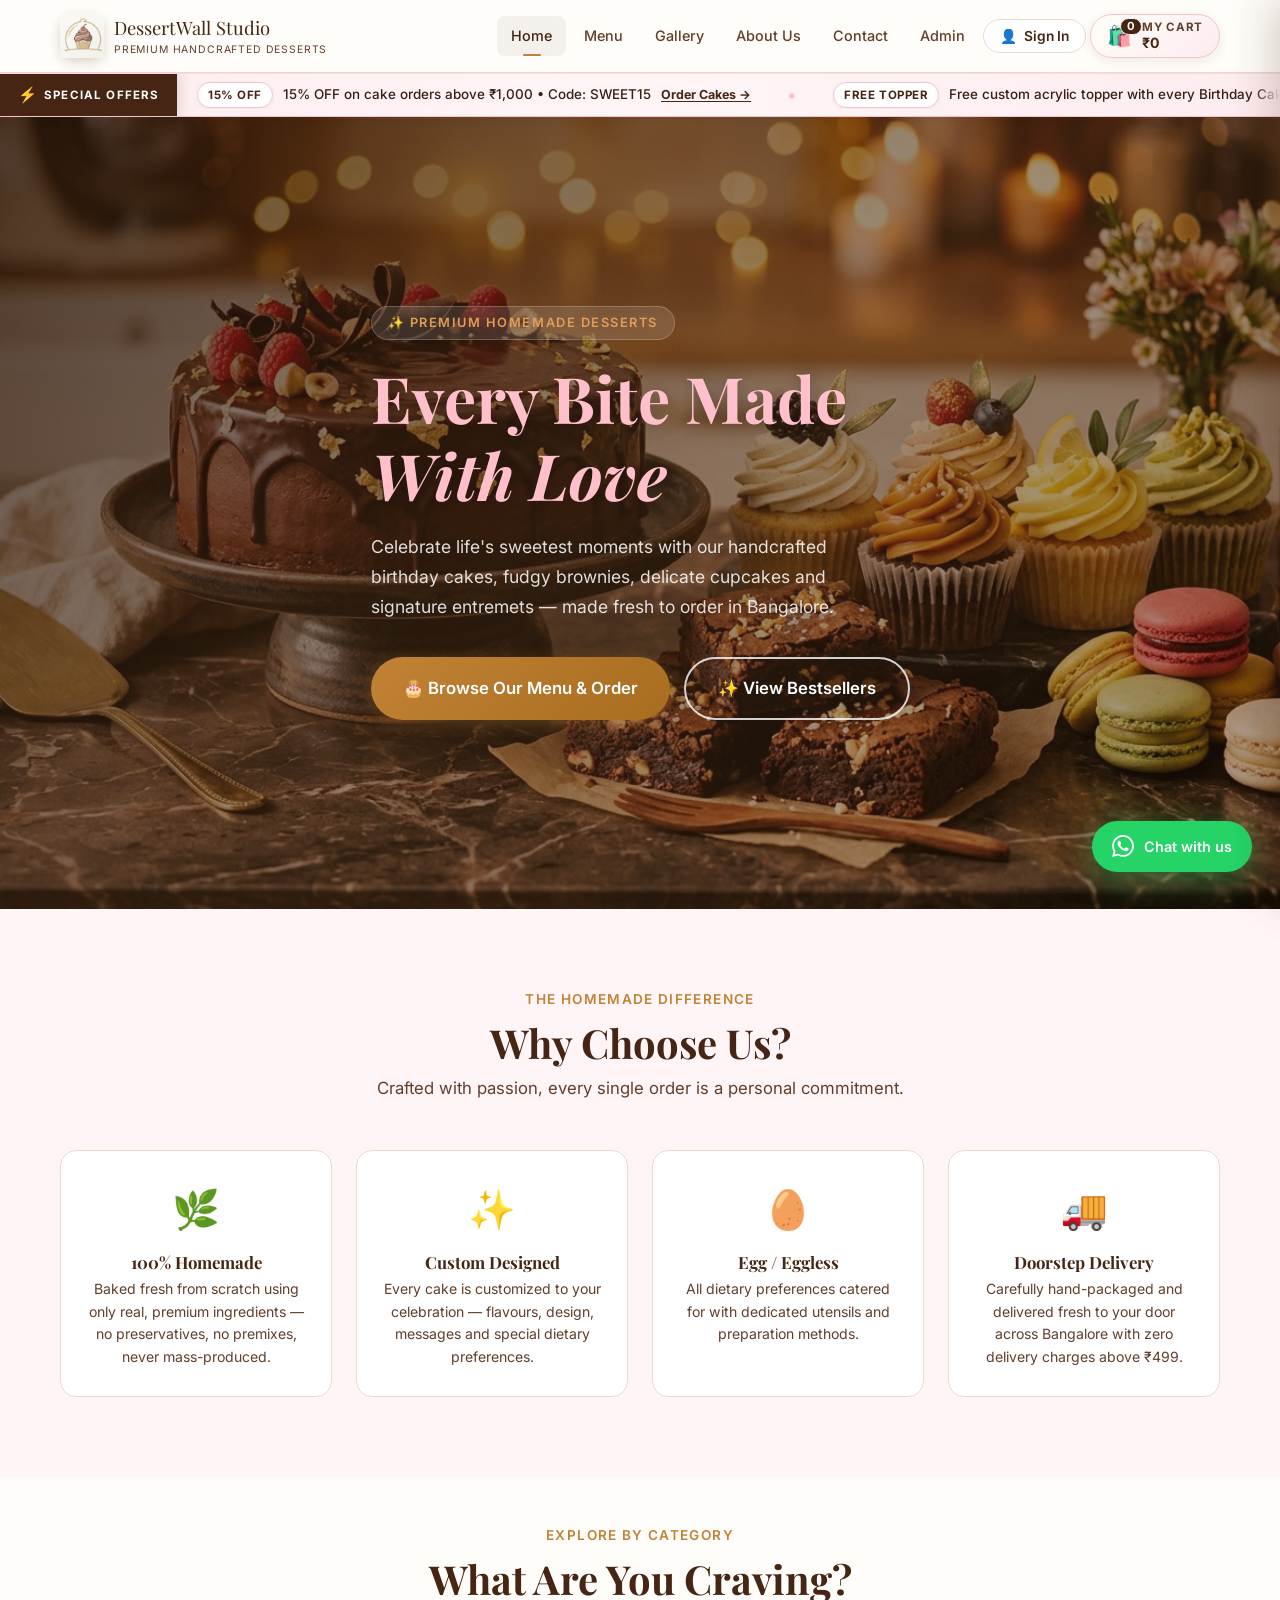
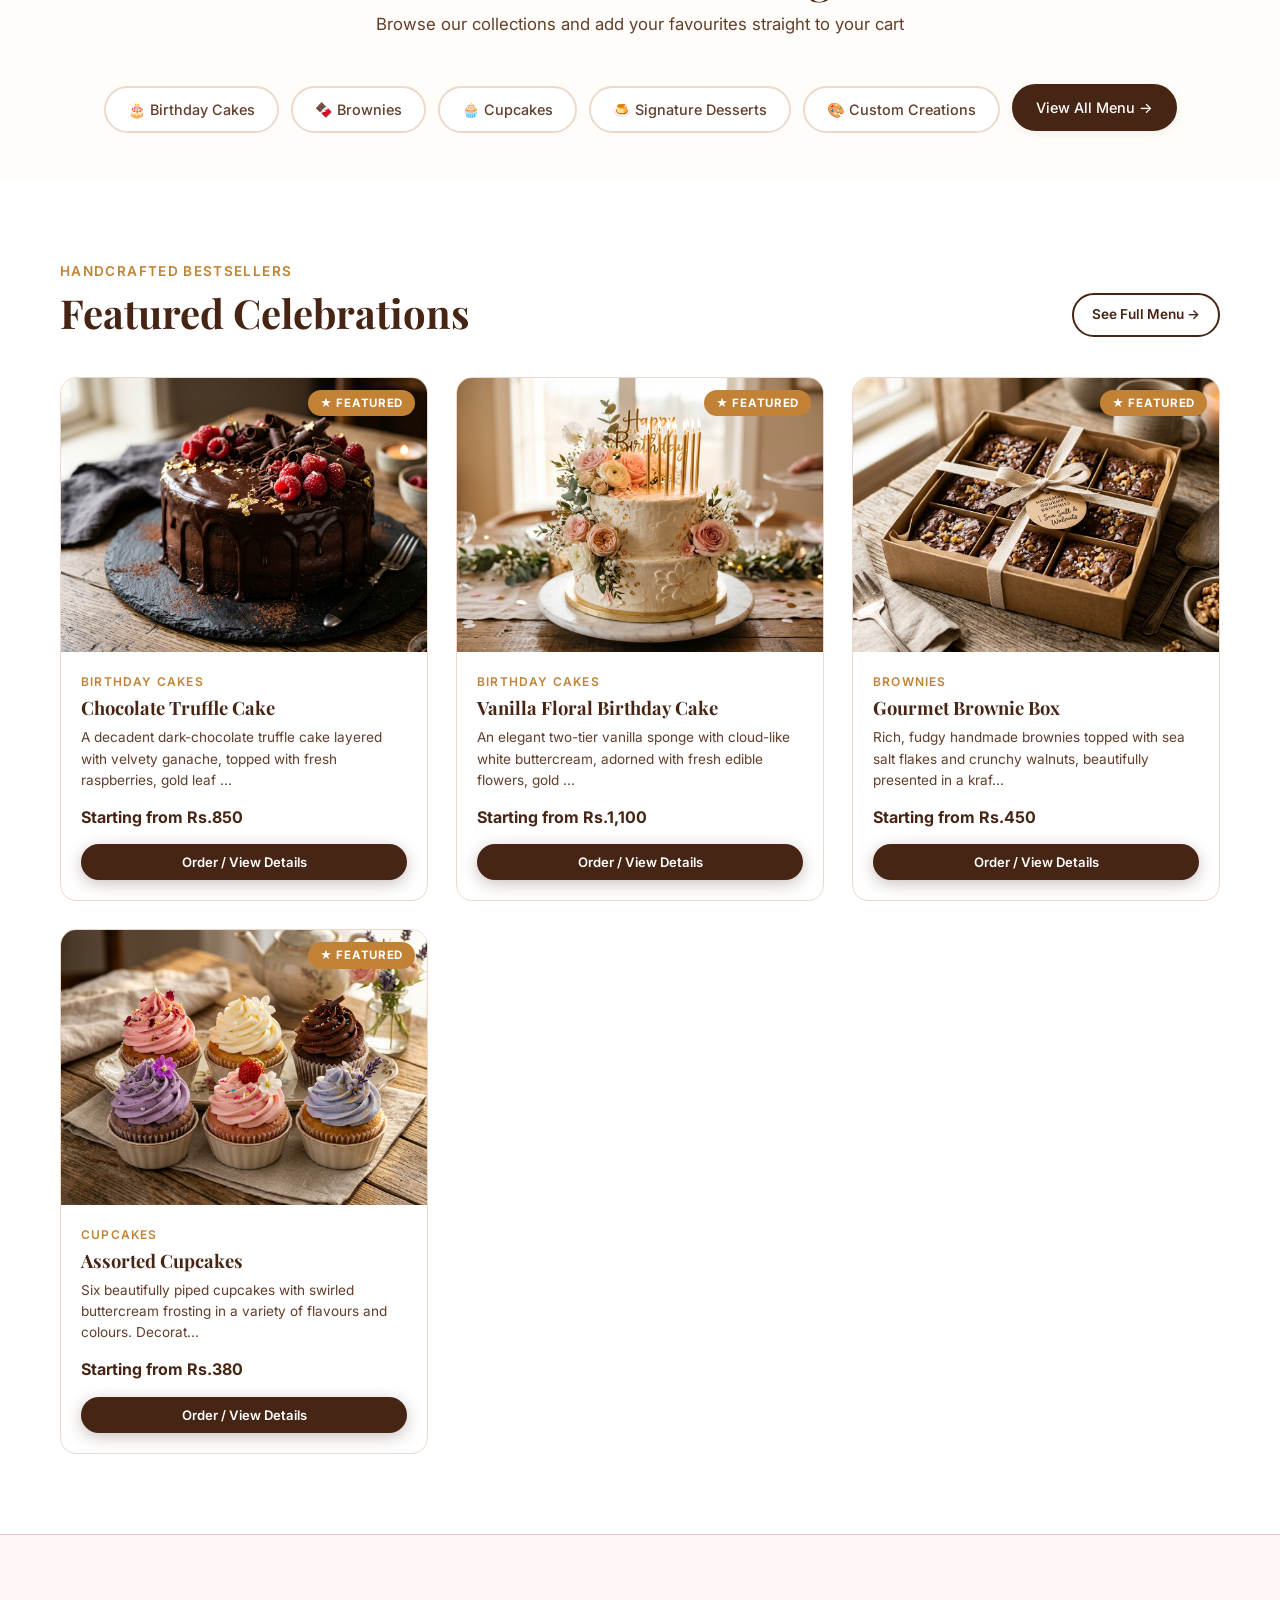
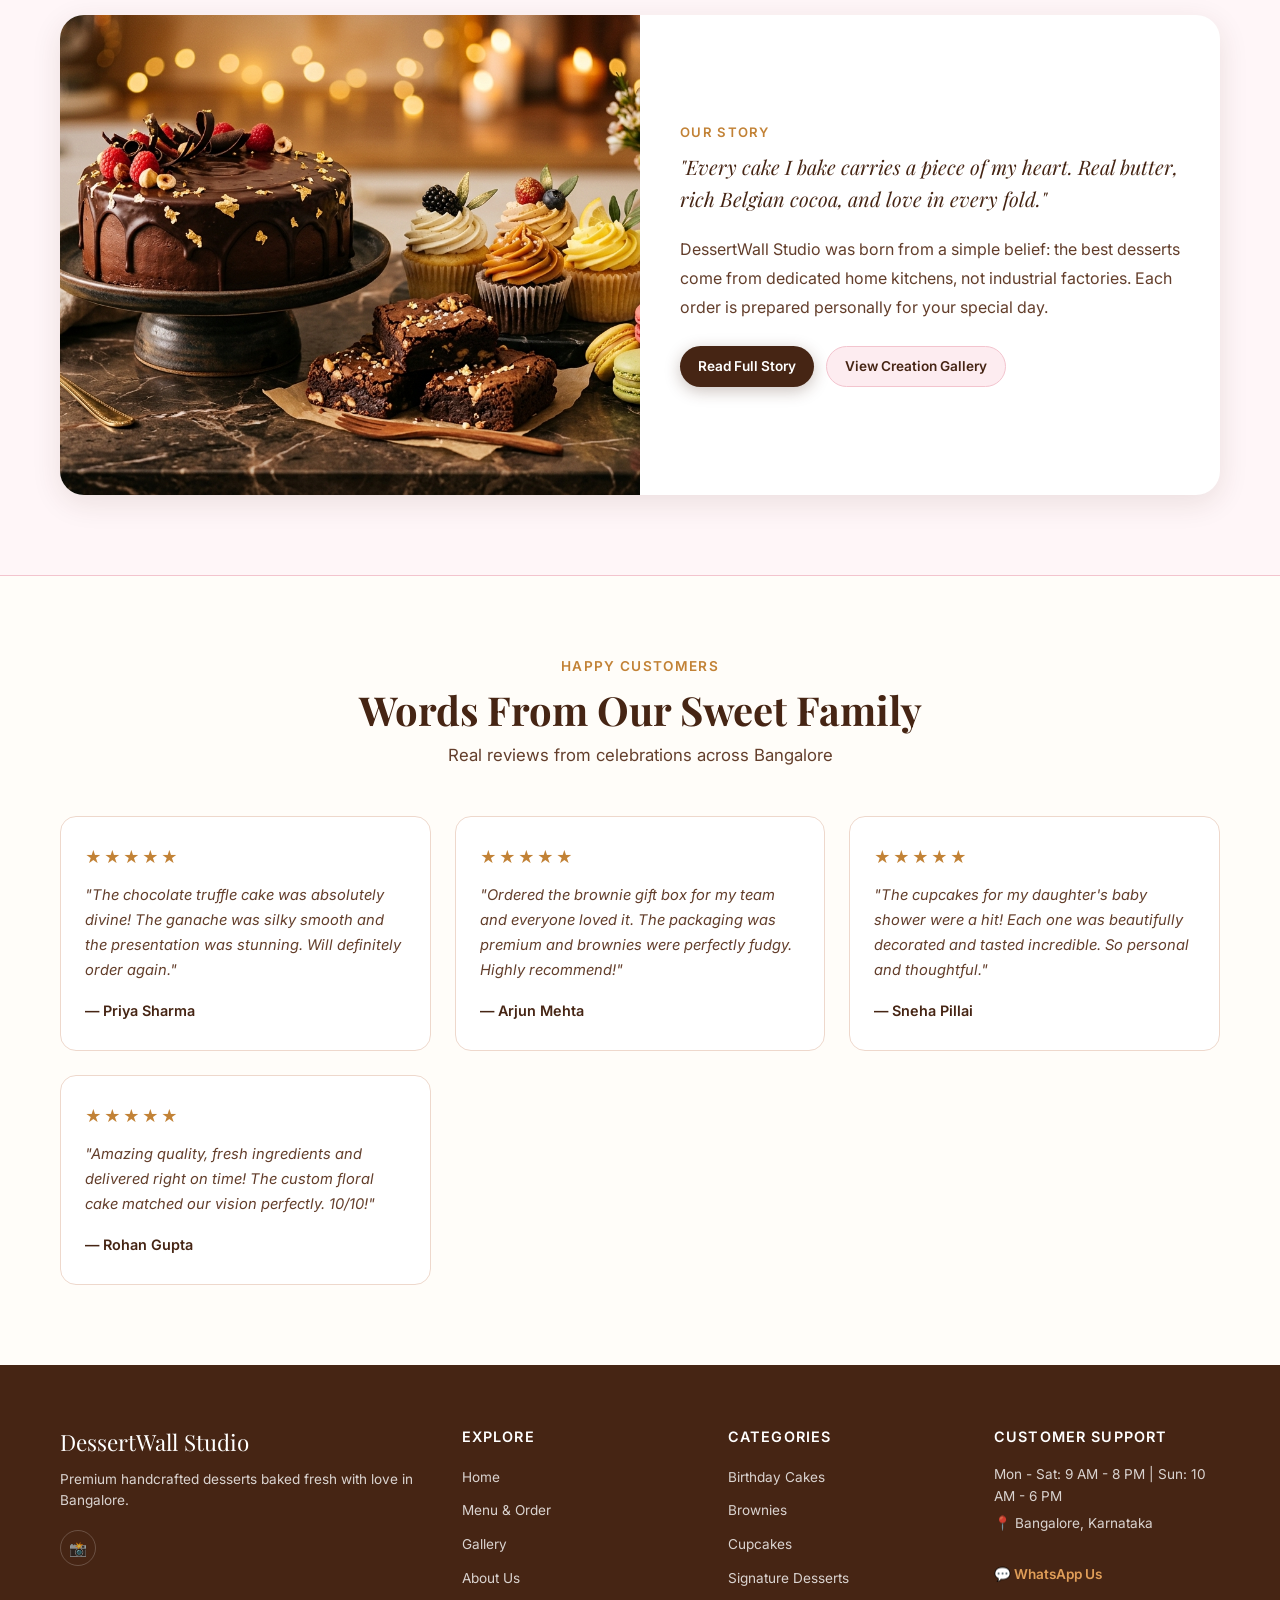
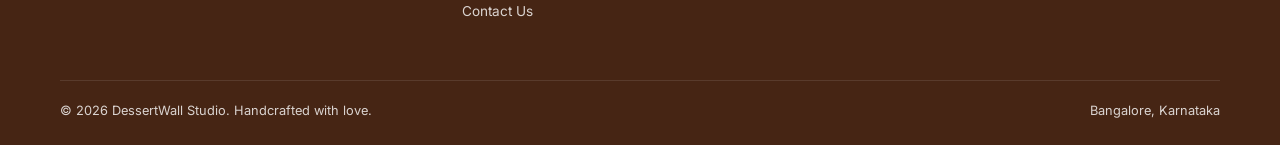
==== commit 1ecdc806: "Add files via upload" ====
--- a/index.html
+++ b/index.html
@@ -14,8 +14,7 @@
     content="Premium handcrafted desserts – cakes, brownies, cupcakes and more. Freshly baked with love." />
   <meta property="og:image" content="images/hero.jpg" />
   <link rel="stylesheet" href="style.css" />
-  <link rel="icon"
-    href="data:image/svg+xml,<svg xmlns='http://www.w3.org/2000/svg' viewBox='0 0 100 100'><text y='.9em' font-size='90'>🍰</text></svg>" />
+  <link rel="icon" href="images/logo.jpg">
 </head>
 
 <body>
@@ -25,7 +24,7 @@
     <div class="container">
       <div class="nav-inner">
         <a href="index.html" class="nav-logo">
-          <div class="nav-logo-icon">🍰</div>
+        <div class="nav-logo-icon"><img src="images/logo.jpg"></div>
           <div class="nav-logo-text">DessertWall Studio <span>Premium Handcrafted Desserts</span></div>
         </a>
         <div class="nav-links" id="nav-links">
@@ -85,10 +84,6 @@
             View Bestsellers</a>
         </div>
       </div>
-    </div>
-    <div class="hero-scroll">
-      <span>SCROLL</span>
-      <div class="hero-scroll-dot"></div>
     </div>
   </section>
 
@@ -212,7 +207,7 @@
     <div class="container">
       <div class="footer-grid">
         <div>
-          <div class="footer-brand-name">🍰 DessertWall Studio</div>
+          <div class="footer-brand-name">DessertWall Studio</div>
           <p class="footer-brand-sub">Premium handcrafted desserts baked fresh with love in Bangalore.</p>
           <div class="footer-social">
             <a href="https://www.instagram.com/homedessert.studio" target="_blank" rel="noopener"
@@ -495,10 +490,12 @@
 
 
   <!-- MY ORDERS MODAL -->
-  <div id="my-orders-modal" class="hidden" role="dialog" aria-modal="true" style="position:fixed;inset:0;background:rgba(42,20,10,.65);backdrop-filter:blur(6px);z-index:3500;display:flex;align-items:center;justify-content:center;padding:20px;">
+  <div id="my-orders-modal" class="hidden" role="dialog" aria-modal="true"
+    style="position:fixed;inset:0;background:rgba(42,20,10,.65);backdrop-filter:blur(6px);z-index:3500;display:flex;align-items:center;justify-content:center;padding:20px;">
     <div class="checkout-box" style="max-width:560px;">
       <div class="checkout-header">
-        <h3 style="font-family:'Playfair Display',serif; color:var(--c-brown); font-size:1.35rem;">📦 My Orders History</h3>
+        <h3 style="font-family:'Playfair Display',serif; color:var(--c-brown); font-size:1.35rem;">📦 My Orders History
+        </h3>
         <button class="cart-close" onclick="closeMyOrdersModal()">&times;</button>
       </div>
       <div class="checkout-body">
--- a/style.css
+++ b/style.css
@@ -417,12 +417,10 @@
 .nav-logo-icon {
   width: 44px;
   height: 44px;
-  background: linear-gradient(135deg, var(--c-brown) 0%, var(--c-brown-light) 100%);
   border-radius: 12px;
   display: flex;
   align-items: center;
   justify-content: center;
-  font-size: 1.4rem;
   box-shadow: 0 4px 12px rgba(70, 37, 20, .2);
 }
 
@@ -527,17 +525,6 @@
   align-items: center;
   gap: 10px;
   text-decoration: none;
-}
-
-.nav-logo-icon {
-  width: 44px;
-  height: 44px;
-  background: linear-gradient(135deg, var(--c-brown) 0%, var(--c-brown-light) 100%);
-  border-radius: 12px;
-  display: flex;
-  align-items: center;
-  justify-content: center;
-  font-size: 1.4rem;
 }
 
 .nav-logo-text {
@@ -814,40 +801,6 @@
   flex-wrap: wrap;
 }
 
-.hero-scroll {
-  position: absolute;
-  bottom: 32px;
-  left: 50%;
-  transform: translateX(-50%);
-  display: flex;
-  flex-direction: column;
-  align-items: center;
-  gap: 6px;
-  color: rgba(255, 255, 255, .5);
-  font-size: .75rem;
-  letter-spacing: .1em;
-}
-
-.hero-scroll-dot {
-  width: 6px;
-  height: 6px;
-  background: rgba(255, 255, 255, .4);
-  border-radius: 50%;
-  animation: scrollBounce 1.6s ease-in-out infinite;
-}
-
-@keyframes scrollBounce {
-
-  0%,
-  100% {
-    transform: translateY(0)
-  }
-
-  50% {
-    transform: translateY(8px)
-  }
-}
-
 /* ---------- Feature Chips ---------- */
 .why-grid {
   display: grid;
@@ -1658,6 +1611,10 @@
   min-height: calc(100vh - var(--navbar-h));
 }
 
+.admin-logo-icon img{
+  border-radius: 7px;
+}
+
 .admin-sidebar {
   background: var(--c-brown);
   color: #fff;
@@ -2018,6 +1975,10 @@
   align-items: center;
   justify-content: center;
   flex-shrink: 0;
+}
+
+.contact-icon img {
+  width: 50px;
 }
 
 .contact-info-item h4 {
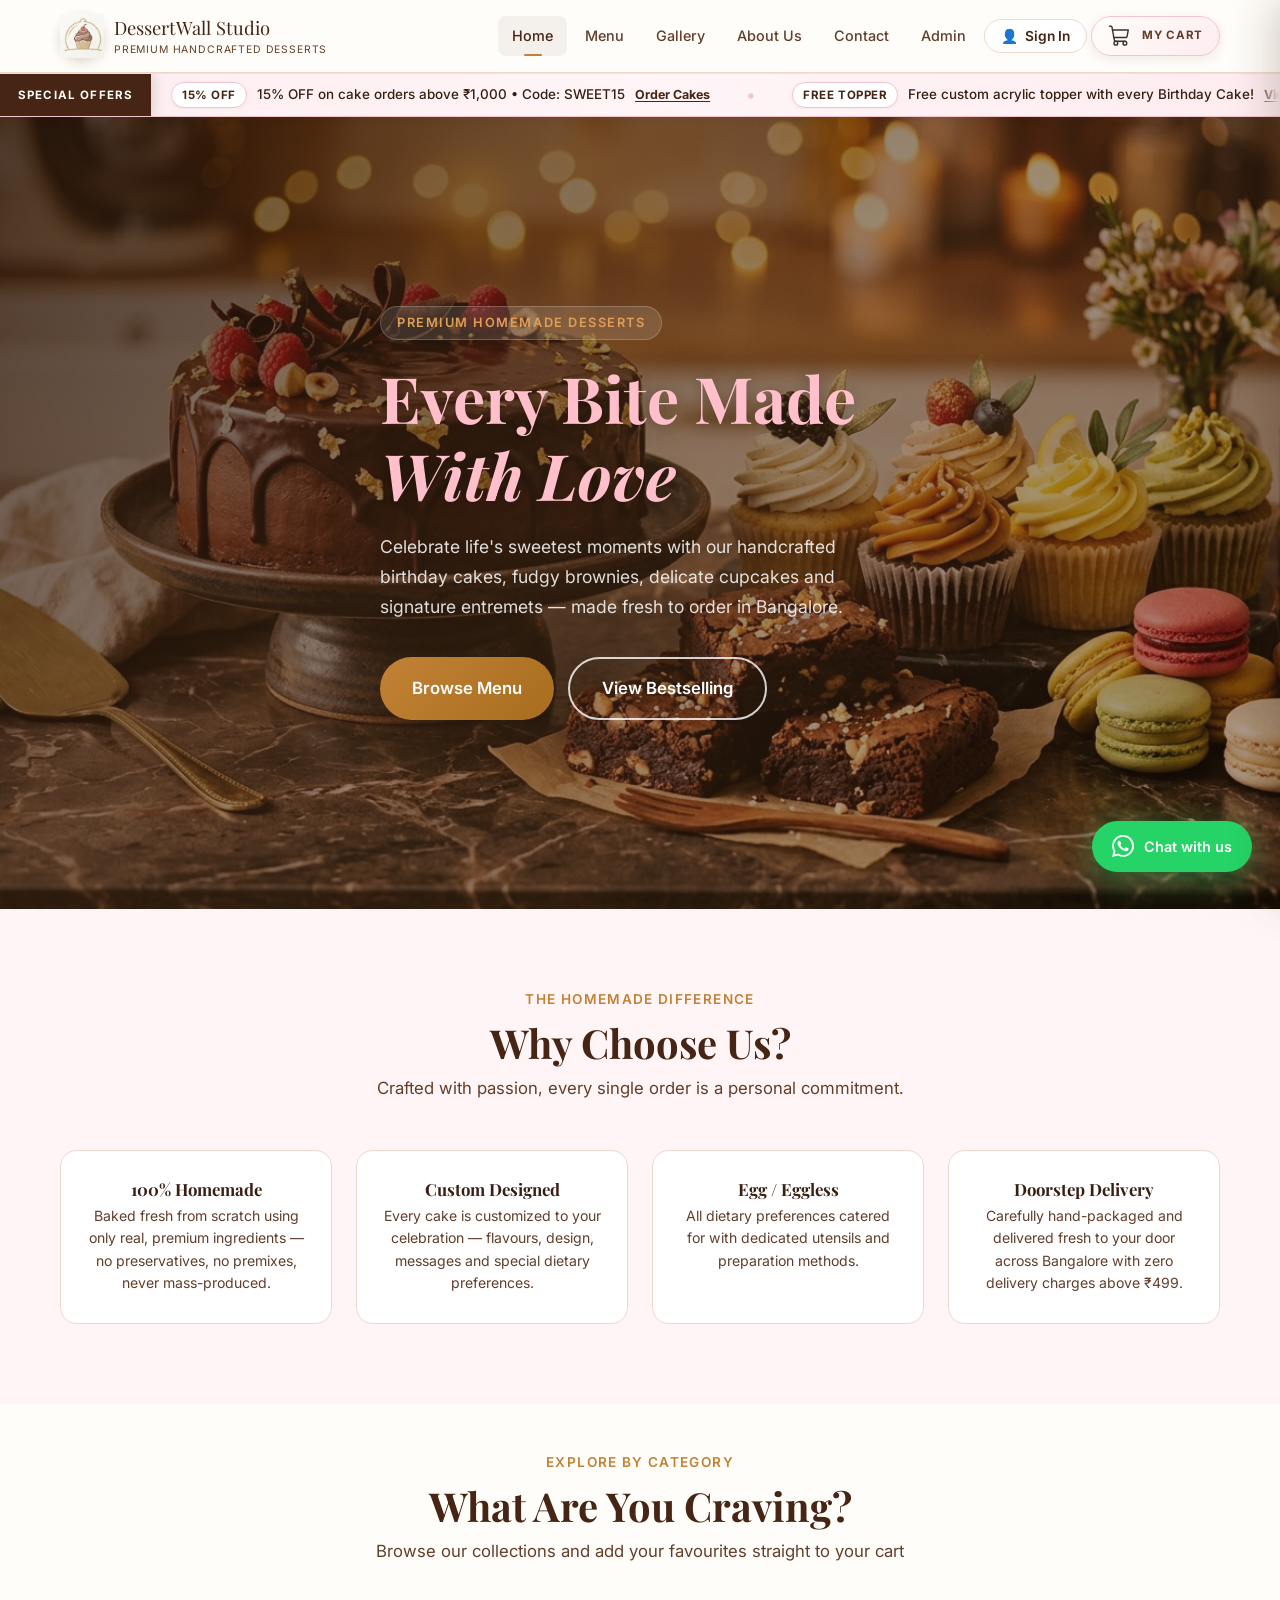
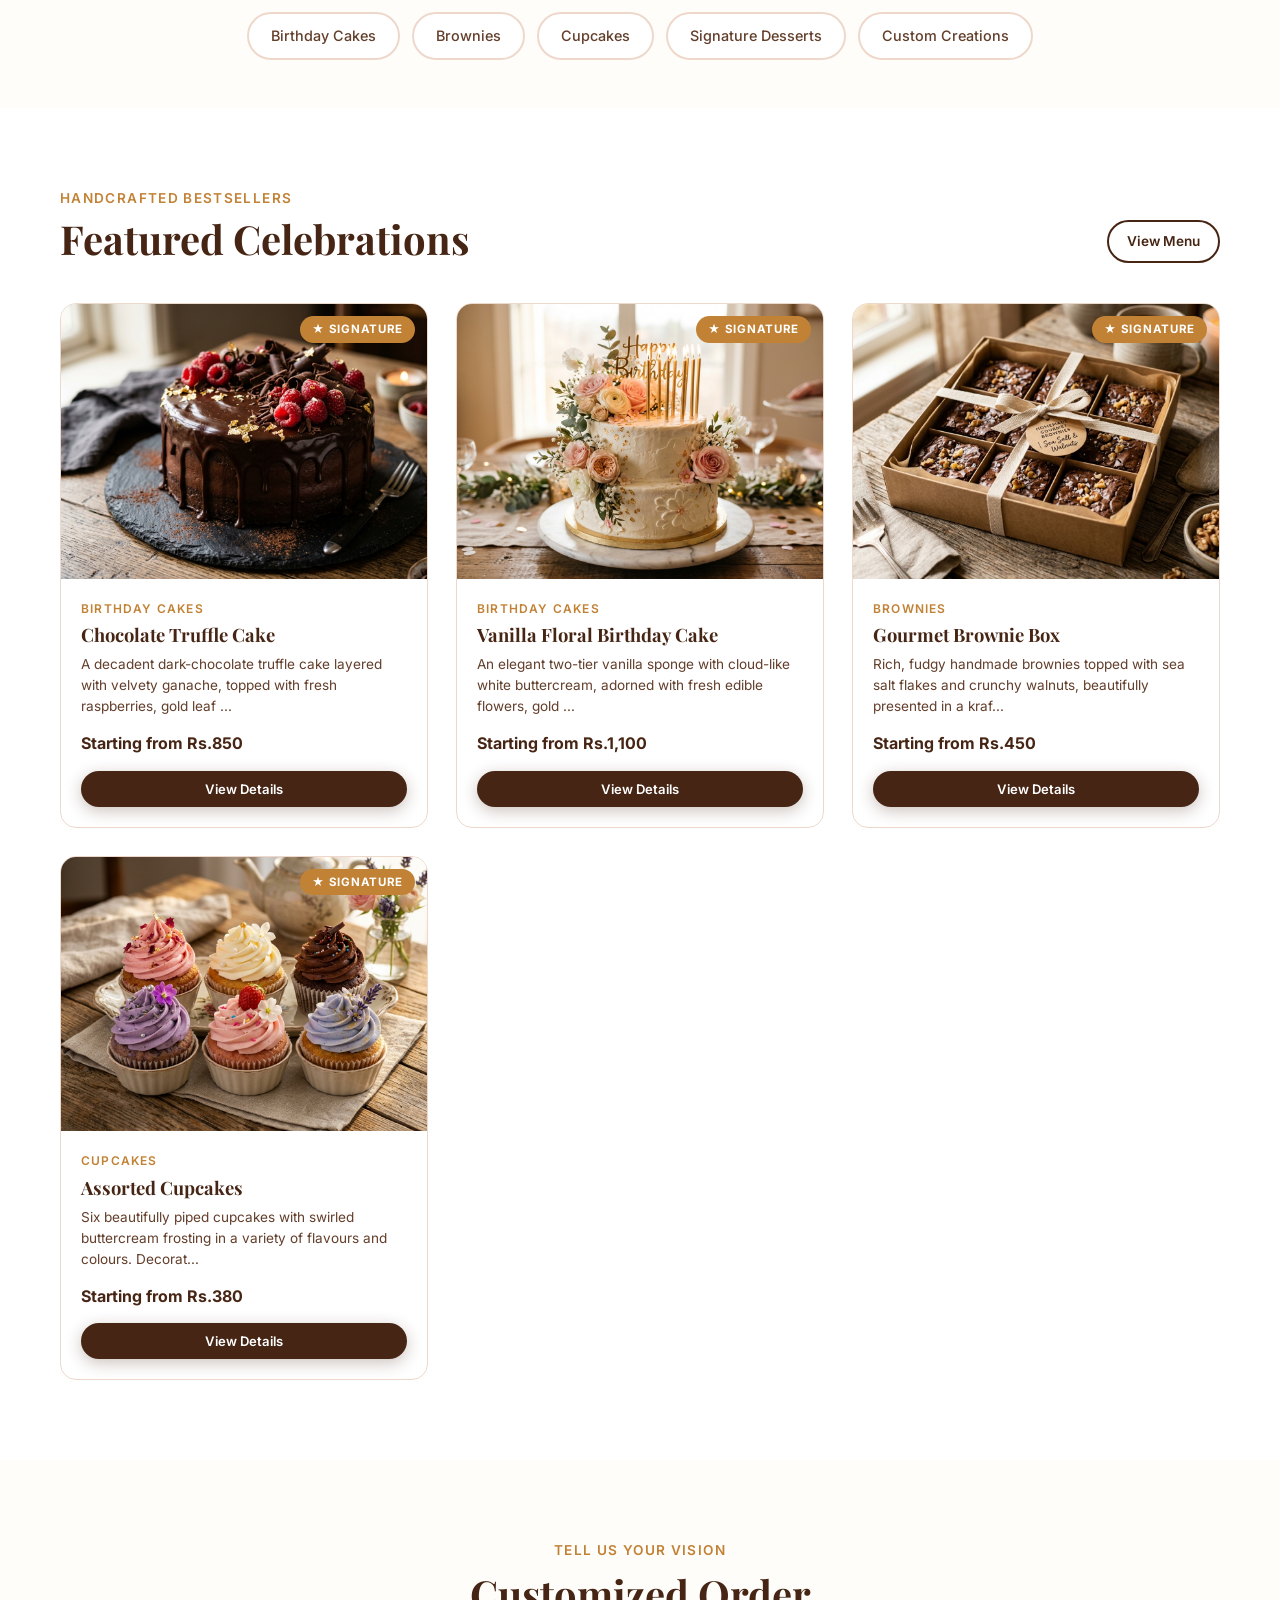
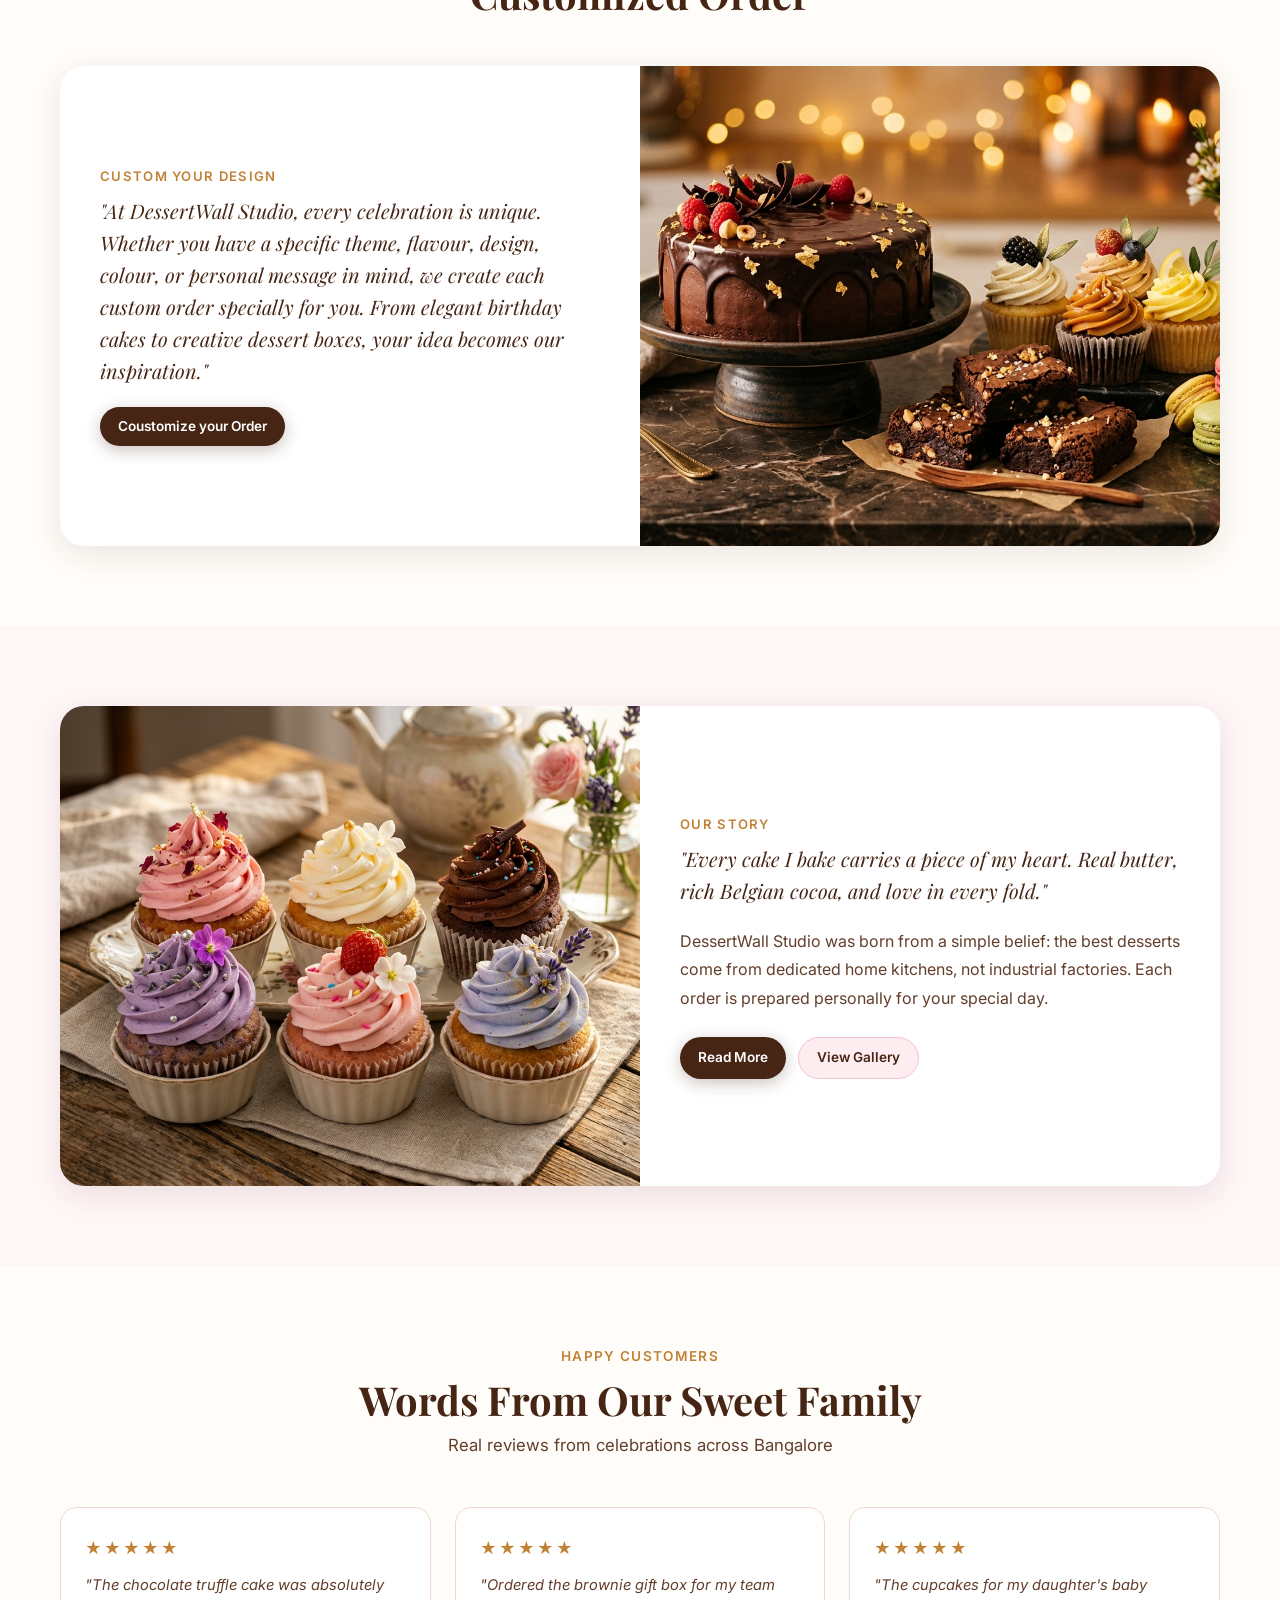
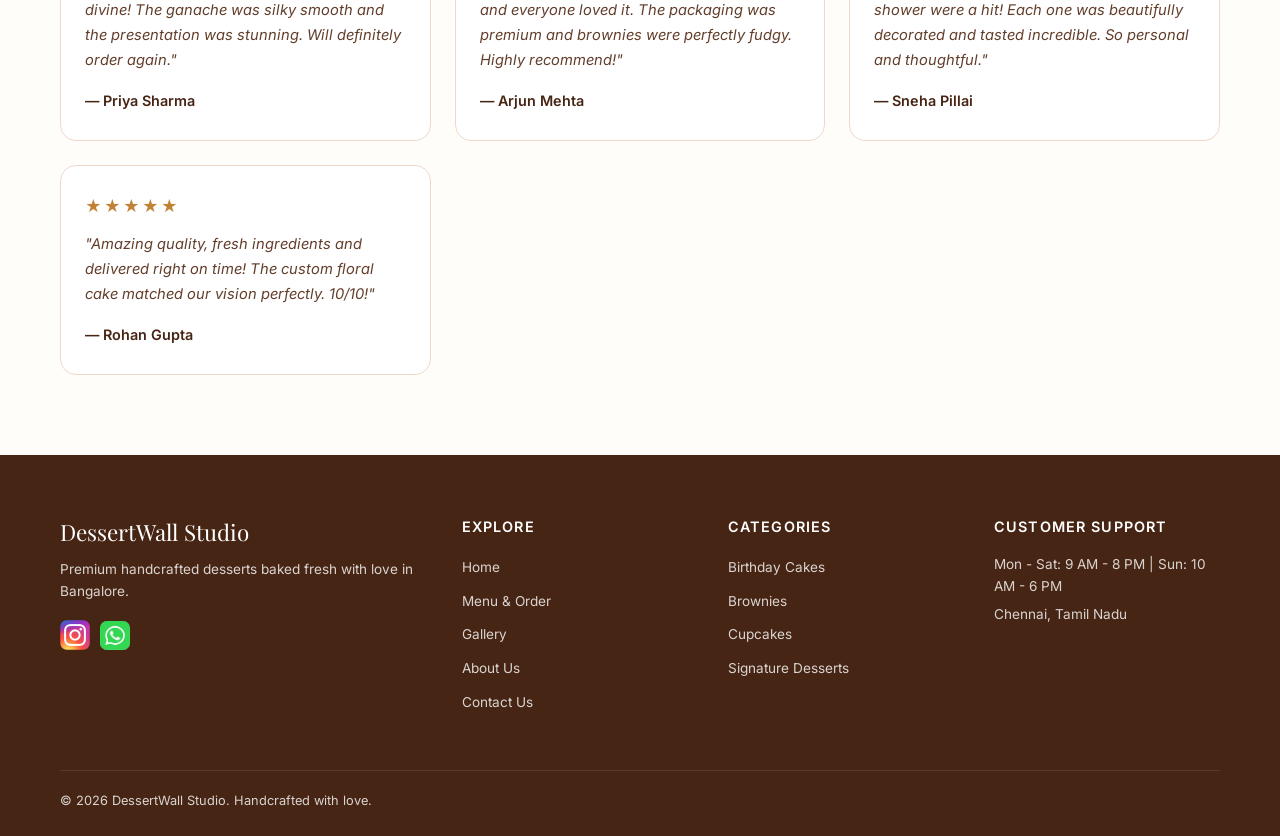
==== commit 036c7ff7: "Add files via upload" ====
--- a/index.html
+++ b/index.html
@@ -24,7 +24,7 @@
     <div class="container">
       <div class="nav-inner">
         <a href="index.html" class="nav-logo">
-        <div class="nav-logo-icon"><img src="images/logo.jpg"></div>
+          <div class="nav-logo-icon"><img src="images/logo.jpg"></div>
           <div class="nav-logo-text">DessertWall Studio <span>Premium Handcrafted Desserts</span></div>
         </a>
         <div class="nav-links" id="nav-links">
@@ -39,12 +39,10 @@
           </div>
           <div class="nav-cart-card" onclick="openCart()" role="button" tabindex="0" aria-label="View Shopping Cart">
             <div class="nav-cart-icon-box">
-              <span>🛍️</span>
-              <span class="cart-badge">0</span>
+              <img src="images/cart.svg">
             </div>
             <div class="nav-cart-info">
               <span class="nav-cart-title">My Cart</span>
-              <span class="nav-cart-total" id="nav-cart-total">₹0</span>
             </div>
           </div>
         </div>
@@ -58,7 +56,6 @@
   <!-- RUNNING OFFER BAR (CAR) BELOW NAVBAR -->
   <div id="running-offer-bar" class="running-offer-bar">
     <div class="offer-tag">
-      <span class="offer-tag-icon">⚡</span>
       <span>SPECIAL OFFERS</span>
     </div>
     <div class="offer-marquee-container">
@@ -74,14 +71,14 @@
     <div class="hero-overlay"></div>
     <div class="container">
       <div class="hero-content">
-        <div class="hero-badge">✨ Premium Homemade Desserts</div>
+        <div class="hero-badge">Premium Homemade Desserts</div>
         <h1 class="hero-title">Every Bite Made<br><em>With Love</em></h1>
         <p class="hero-sub">Celebrate life's sweetest moments with our handcrafted birthday cakes, fudgy brownies,
           delicate cupcakes and signature entremets — made fresh to order in Bangalore.</p>
         <div class="hero-actions">
-          <a href="menu.html" class="btn btn-gold btn-lg">🎂 Browse Our Menu & Order</a>
-          <a href="#featured" class="btn btn-outline btn-lg" style="color:#fff;border-color:rgba(255,255,255,.8);">✨
-            View Bestsellers</a>
+          <a href="menu.html" class="btn btn-gold btn-lg">Browse Menu</a>
+          <a href="#featured" class="btn btn-outline btn-lg" style="color:#fff;border-color:rgba(255,255,255,.8);">View
+            Bestselling</a>
         </div>
       </div>
     </div>
@@ -96,25 +93,21 @@
       <h2 class="section-title">Why Choose Us?</h2>
       <p class="section-sub">Crafted with passion, every single order is a personal commitment.</p>
       <div class="why-grid stagger">
-        <div class="why-card">
-          <div class="why-icon">🌿</div>
+        <div class="why-card" id="bgimg">
           <h4>100% Homemade</h4>
           <p>Baked fresh from scratch using only real, premium ingredients — no preservatives, no premixes, never
             mass-produced.</p>
         </div>
         <div class="why-card">
-          <div class="why-icon">✨</div>
           <h4>Custom Designed</h4>
           <p>Every cake is customized to your celebration — flavours, design, messages and special dietary preferences.
           </p>
         </div>
         <div class="why-card">
-          <div class="why-icon">🥚</div>
           <h4>Egg / Eggless</h4>
           <p>All dietary preferences catered for with dedicated utensils and preparation methods.</p>
         </div>
         <div class="why-card">
-          <div class="why-icon">🚚</div>
           <h4>Doorstep Delivery</h4>
           <p>Carefully hand-packaged and delivered fresh to your door across Bangalore with zero delivery charges above
             ₹499.</p>
@@ -132,12 +125,11 @@
       <h2 class="section-title">What Are You Craving?</h2>
       <p class="section-sub">Browse our collections and add your favourites straight to your cart</p>
       <div class="categories-grid">
-        <a href="menu.html?cat=Birthday+Cakes" class="cat-chip">🎂 Birthday Cakes</a>
-        <a href="menu.html?cat=Brownies" class="cat-chip">🍫 Brownies</a>
-        <a href="menu.html?cat=Cupcakes" class="cat-chip">🧁 Cupcakes</a>
-        <a href="menu.html?cat=Signature+Desserts" class="cat-chip">🍮 Signature Desserts</a>
-        <a href="menu.html?cat=Custom+Desserts" class="cat-chip">🎨 Custom Creations</a>
-        <a href="menu.html" class="cat-chip active">View All Menu →</a>
+        <a href="menu.html?cat=Birthday+Cakes" class="cat-chip">Birthday Cakes</a>
+        <a href="menu.html?cat=Brownies" class="cat-chip">Brownies</a>
+        <a href="menu.html?cat=Cupcakes" class="cat-chip">Cupcakes</a>
+        <a href="menu.html?cat=Signature+Desserts" class="cat-chip">Signature Desserts</a>
+        <a href="menu.html?cat=Custom+Desserts" class="cat-chip">Custom Creations</a>
       </div>
     </div>
   </section>
@@ -153,7 +145,7 @@
             Handcrafted Bestsellers</p>
           <h2 class="section-title" style="margin-bottom:0">Featured Celebrations</h2>
         </div>
-        <a href="menu.html" class="btn btn-outline btn-sm">See Full Menu →</a>
+        <a href="menu.html" class="btn btn-outline btn-sm">View Menu</a>
       </div>
       <div class="products-grid stagger" id="featured-grid">
         <!-- Injected by JS -->
@@ -161,12 +153,38 @@
     </div>
   </section>
 
+  <!-- CUSTOM ORDER -->
+  <section class="section-gap" style="background: var(--c-bg);">
+    <div class="container">
+      <div class="text-center" style="margin-bottom:48px;">
+        <p
+          style="color:var(--c-gold);font-weight:600;text-transform:uppercase;letter-spacing:.1em;font-size:.85rem;margin-bottom:8px">
+          Tell us your vision</p>
+        <h2 class="section-title">Customized Order</h2>
+      </div>
+      <div class="about-hero" style="background:#fff; box-shadow:var(--shadow-md);">
+        <div class="about-hero-content">
+          <div
+            style="color:var(--c-gold);font-weight:600;text-transform:uppercase;letter-spacing:.1em;font-size:.82rem;margin-bottom:8px">
+            Custom Your Design</div>
+          <p class="about-quote">
+            "At DessertWall Studio, every celebration is unique. Whether you have a specific theme, flavour, design, colour, or personal message in mind, we create 
+            each custom order specially for you. From elegant birthday cakes to creative dessert boxes, your idea becomes our inspiration."</p>
+          <div style="display:flex;gap:12px;flex-wrap:wrap;">
+            <a href="menu.html?cat=Custom+Desserts" class="btn btn-primary btn-sm">Coustomize your Order</a>
+          </div>
+        </div>
+        <img src="images/hero.jpg" alt="DessertWall Studio Kitchen" class="about-hero-img" loading="lazy" />
+      </div>
+    </div>
+  </section>
+
   <!-- STORY HIGHLIGHT -->
   <section class="section-gap"
-    style="background: var(--c-pink-subtle); border-top:1px solid var(--c-pink-border); border-bottom:1px solid var(--c-pink-border);">
+    style="background: var(--c-pink-subtle);">
     <div class="container">
       <div class="about-hero" style="background:#fff; box-shadow:var(--shadow-md);">
-        <img src="images/hero.jpg" alt="DessertWall Studio Kitchen" class="about-hero-img" loading="lazy" />
+        <img src="images/cupcakes.jpg" alt="DessertWall Studio Kitchen" class="about-hero-img" loading="lazy" />
         <div class="about-hero-content">
           <div
             style="color:var(--c-gold);font-weight:600;text-transform:uppercase;letter-spacing:.1em;font-size:.82rem;margin-bottom:8px">
@@ -178,8 +196,8 @@
             not industrial factories. Each order is prepared personally for your special day.
           </p>
           <div style="display:flex;gap:12px;flex-wrap:wrap;">
-            <a href="about.html" class="btn btn-primary btn-sm">Read Full Story</a>
-            <a href="gallery.html" class="btn btn-pink btn-sm">View Creation Gallery</a>
+            <a href="about.html" class="btn btn-primary btn-sm">Read More</a>
+            <a href="gallery.html" class="btn btn-pink btn-sm">View Gallery</a>
           </div>
         </div>
       </div>
@@ -211,7 +229,10 @@
           <p class="footer-brand-sub">Premium handcrafted desserts baked fresh with love in Bangalore.</p>
           <div class="footer-social">
             <a href="https://www.instagram.com/homedessert.studio" target="_blank" rel="noopener"
-              aria-label="Instagram">📸</a>
+              aria-label="Instagram"><img src="images/Insta.webp" style="width: 30px;"></a>
+            <a href="#" onclick="openWhatsApp('Hi! I have a question about my dessert order.');return false;"
+              rel="noopener" style="color:var(--c-gold-light);font-weight:600"><img src="images/whatsapp.jpg"
+                style="width: 30px; border-radius: 23%;"></a>
           </div>
         </div>
         <div class="footer-col">
@@ -236,15 +257,11 @@
         <div class="footer-col">
           <h5>Customer Support</h5>
           <p id="footer-timings">Mon - Sat: 9 AM - 8 PM</p>
-          <p id="footer-area" style="margin-top:6px;">📍 Bangalore, Karnataka</p>
-          <br>
-          <a href="#" onclick="openWhatsApp('Hi! I have a question about my dessert order.');return false;"
-            style="color:var(--c-gold-light);font-weight:600">💬 WhatsApp Us</a>
+          <p id="footer-area" style="margin-top:6px;"></p>
         </div>
       </div>
       <div class="footer-bottom">
         <span>© 2026 DessertWall Studio. Handcrafted with love.</span>
-        <span>Bangalore, Karnataka</span>
       </div>
     </div>
   </footer>
@@ -308,7 +325,7 @@
           </div>
           <button class="btn btn-primary modal-add-cart-btn" id="modal-add-cart-btn"
             onclick="addCurrentProductToCart()">
-            Add to Cart 🛒
+            Add to Cart
           </button>
         </div>
         <div class="modal-price-calc" id="modal-price-calc"></div>
@@ -321,7 +338,8 @@
   <div class="cart-drawer" id="cart-drawer">
     <div class="cart-header">
       <div class="cart-title">
-        <span>🛍️ Your Dessert Cart</span>
+        <img src="images/cart.svg">
+        <span>Your Dessert Cart</span>
       </div>
       <button class="cart-close" onclick="closeCart()" aria-label="Close cart">&times;</button>
     </div>
@@ -345,7 +363,7 @@
         <span id="cart-total">₹0</span>
       </div>
       <button class="btn btn-primary btn-block cart-checkout-btn" onclick="openCheckout()">
-        Proceed to Checkout →
+        Proceed to Checkout
       </button>
     </div>
   </div>
@@ -366,7 +384,7 @@
             <input type="text" id="checkout-name" placeholder="e.g. Priya Sharma" required />
           </div>
           <div class="form-group">
-            <label>Mobile Number (For Delivery Updates) *</label>
+            <label>Mobile Number (For Updates) *</label>
             <input type="tel" id="checkout-phone" placeholder="e.g. 98450 12345" required />
           </div>
           <div class="form-group">
@@ -379,12 +397,12 @@
               <label style="font-size:.9rem; font-weight:500; text-transform:none; cursor:pointer;">
                 <input type="radio" name="delivery-type" value="delivery" checked
                   onchange="document.getElementById('checkout-addr-wrap').style.display='block'" />
-                🚚 Home Delivery (Free above ₹499)
+                Home Delivery (Free above ₹499)
               </label>
               <label style="font-size:.9rem; font-weight:500; text-transform:none; cursor:pointer;">
                 <input type="radio" name="delivery-type" value="pickup"
                   onchange="document.getElementById('checkout-addr-wrap').style.display='none'" />
-                🏪 Direct Studio Pickup
+                Direct Studio Pickup
               </label>
             </div>
           </div>
@@ -392,6 +410,10 @@
             <label>Delivery Address *</label>
             <textarea id="checkout-address"
               placeholder="Flat No., Apartment, Street, Landmark, Bangalore pin code"></textarea>
+          </div>
+          <div class="form-group full" id="checkout-pincode">
+            <label>Pin Code *</label>
+            <input type="number" id="checkout-pin" placeholder="600008" required></input>
           </div>
           <div class="form-group">
             <label>Preferred Delivery Date *</label>
@@ -421,7 +443,7 @@
           </div>
           <div class="form-actions">
             <button type="submit" class="btn btn-primary btn-block btn-lg">
-              Place Order Now 🎂
+              Place Order Now
             </button>
           </div>
         </form>
@@ -444,45 +466,181 @@
   <!-- USER AUTH MODAL (Login & Sign-up) -->
   <div id="auth-modal" class="hidden" role="dialog" aria-modal="true">
     <div class="auth-card">
-      <!-- Dark header -->
       <div class="auth-header">
         <div class="auth-header-text">
-          <h3>Customer Account</h3>
-          <p>Sign in or create an account to track your orders</p>
+          <h3 id="auth-modal-title">Welcome Back</h3>
+          <p id="auth-modal-subtitle">Sign in with your mobile / email and password</p>
         </div>
         <button class="auth-close-btn" onclick="closeAuthModal()" aria-label="Close sign-in">×</button>
       </div>
-      <!-- White body -->
       <div class="auth-body">
-        <!-- 1-Click Demo Login -->
-        <div class="auth-demo-strip">
-          <div class="strip-label">⚡ 1-Click Demo Sign-In</div>
-          <div class="strip-btns">
-            <button type="button" class="btn btn-sm btn-pink" onclick="loginDemoUser(0)">Sign in as Priya</button>
-            <button type="button" class="btn btn-sm btn-pink" onclick="loginDemoUser(1)">Sign in as Arjun</button>
-          </div>
-        </div>
-
-        <form id="auth-form" onsubmit="handleUserLogin(event)">
+
+        <!-- Tab Switcher -->
+        <div class="auth-tabs-wrap">
+          <button type="button" class="auth-tab-btn active" id="auth-tab-signin" onclick="switchAuthTab('signin')">
+            Sign In
+          </button>
+          <button type="button" class="auth-tab-btn" id="auth-tab-signup" onclick="switchAuthTab('signup')">
+            Create Account
+          </button>
+        </div>
+
+        <!-- SIGN IN PANEL -->
+        <div id="auth-panel-signin">
+          <form id="login-form" onsubmit="handleUserLogin(event)">
+            <div class="auth-form-group">
+              <label>Mobile Number or Email *</label>
+              <input type="text" id="login-identifier" placeholder="e.g. 9845012345 or priya@example.com" required
+                autocomplete="username" />
+            </div>
+            <div class="auth-form-group">
+              <label>Password *</label>
+              <div class="password-input-wrap">
+                <input type="password" id="login-password" placeholder="Enter your account password" required
+                  autocomplete="current-password" />
+                <button type="button" class="password-toggle-btn"
+                  onclick="togglePasswordVisibility('login-password', this)"
+                  aria-label="Toggle password visibility">👁️</button>
+              </div>
+            </div>
+            <button type="submit" class="btn btn-primary btn-block"
+              style="width:100%;justify-content:center;margin-top:10px;">
+              Sign In to Account
+            </button>
+            <div class="auth-switch-prompt">
+              Don't have an account yet? <button type="button" onclick="switchAuthTab('signup')">Sign Up Here</button>
+            </div>
+          </form>
+        </div>
+
+        <!-- SIGN UP PANEL -->
+        <div id="auth-panel-signup" class="hidden">
+          <form id="signup-form" onsubmit="handleUserSignup(event)">
+            <div class="auth-form-group">
+              <label>Full Name *</label>
+              <input type="text" id="signup-name" placeholder="e.g. Sneha Patel" required autocomplete="name" />
+            </div>
+            <div class="auth-form-group">
+              <label>Mobile Number (10 digits) *</label>
+              <input type="tel" id="signup-phone" placeholder="e.g. 9876543210" required autocomplete="tel" />
+            </div>
+            <div class="auth-form-group">
+              <label>Email Address *</label>
+              <input type="email" id="signup-email" placeholder="e.g. sneha@example.com" required
+                autocomplete="email" />
+            </div>
+            <div class="auth-form-group">
+              <label>Create Password *</label>
+              <div class="password-input-wrap">
+                <input type="password" id="signup-password" placeholder="Minimum 6 characters" minlength="6" required
+                  autocomplete="new-password" />
+                <button type="button" class="password-toggle-btn"
+                  onclick="togglePasswordVisibility('signup-password', this)"
+                  aria-label="Toggle password visibility">👁️</button>
+              </div>
+              <div class="auth-field-hint">🔒 Minimum 6 characters</div>
+            </div>
+            <div class="auth-form-group">
+              <label>Confirm Password *</label>
+              <div class="password-input-wrap">
+                <input type="password" id="signup-confirm-password" placeholder="Re-enter your password" minlength="6"
+                  required autocomplete="new-password" />
+                <button type="button" class="password-toggle-btn"
+                  onclick="togglePasswordVisibility('signup-confirm-password', this)"
+                  aria-label="Toggle password visibility">👁️</button>
+              </div>
+            </div>
+            <div class="auth-form-group">
+              <label>Default Delivery Address (Optional)</label>
+              <textarea id="signup-address" placeholder="Flat, Building, Area, Landmark, Bangalore..." rows="2"
+                autocomplete="street-address"></textarea>
+            </div>
+            <button type="submit" class="btn btn-primary btn-block"
+              style="width:100%;justify-content:center;margin-top:10px;">
+              Create Account & Sign In
+            </button>
+            <div class="auth-switch-prompt">
+              Already registered? <button type="button" onclick="switchAuthTab('signin')">Sign In Instead</button>
+            </div>
+          </form>
+        </div>
+      </div>
+    </div>
+  </div>
+
+  <!-- USER PROFILE EDIT MODAL -->
+  <div id="profile-modal" class="hidden" role="dialog" aria-modal="true">
+    <div class="profile-card">
+      <div class="profile-header">
+        <div class="profile-header-user">
+          <div class="profile-avatar-circle-lg" id="profile-avatar-circle">P</div>
+          <div class="profile-header-text">
+            <h3 id="profile-header-name">My Account Profile</h3>
+            <p><span id="profile-header-phone">98450 12345</span> • Verified Customer</p>
+          </div>
+        </div>
+        <button class="auth-close-btn" onclick="closeProfileModal()" aria-label="Close profile">×</button>
+      </div>
+      <div class="profile-body">
+        <form id="profile-form" onsubmit="handleProfileUpdate(event)">
           <div class="auth-form-group">
-            <label>Your Full Name *</label>
-            <input type="text" id="auth-name" placeholder="e.g. Priya Sharma" required />
+            <label>Full Name *</label>
+            <input type="text" id="profile-name" required placeholder="Your full name" />
           </div>
           <div class="auth-form-group">
             <label>Mobile Number *</label>
-            <input type="tel" id="auth-phone" placeholder="e.g. 98450 12345" required />
+            <input type="tel" id="profile-phone" required placeholder="10-digit mobile number" />
           </div>
           <div class="auth-form-group">
-            <label>Email Address (Optional)</label>
-            <input type="email" id="auth-email" placeholder="priya@example.com" />
+            <label>Email Address</label>
+            <input type="email" id="profile-email" placeholder="name@example.com" />
           </div>
           <div class="auth-form-group">
-            <label>Default Delivery Address (Optional)</label>
-            <textarea id="auth-address" placeholder="Flat, Apartment, Area, Bangalore..." rows="2"></textarea>
-          </div>
-          <button type="submit" class="btn btn-primary btn-block" style="width:100%;justify-content:center;">
-            Sign In / Register
-          </button>
+            <label>Default Delivery Address</label>
+            <textarea id="profile-address" rows="2"
+              placeholder="Apartment / Villa, Street, Locality, Bangalore..."></textarea>
+          </div>
+
+          <!-- Optional Password Update -->
+          <div class="profile-section-divider">Security & Password</div>
+          <div
+            style="background:var(--c-cream);padding:14px;border-radius:var(--radius-sm);border:1px solid var(--c-border);margin-bottom:16px;">
+            <div style="font-size:.78rem;color:var(--c-text-muted);margin-bottom:10px;">
+              Leave password fields blank if you do not want to change your password.
+            </div>
+            <div class="auth-form-group" style="margin-bottom:10px;">
+              <label style="font-size:.75rem;">Current Password (required to change password)</label>
+              <div class="password-input-wrap">
+                <input type="password" id="profile-current-pass" placeholder="Enter current password" />
+                <button type="button" class="password-toggle-btn"
+                  onclick="togglePasswordVisibility('profile-current-pass', this)"
+                  aria-label="Toggle password visibility">👁️</button>
+              </div>
+            </div>
+            <div class="auth-form-group" style="margin-bottom:10px;">
+              <label style="font-size:.75rem;">New Password</label>
+              <div class="password-input-wrap">
+                <input type="password" id="profile-new-pass" placeholder="Min. 6 characters" minlength="6" />
+                <button type="button" class="password-toggle-btn"
+                  onclick="togglePasswordVisibility('profile-new-pass', this)"
+                  aria-label="Toggle password visibility">👁️</button>
+              </div>
+            </div>
+            <div class="auth-form-group" style="margin-bottom:0;">
+              <label style="font-size:.75rem;">Confirm New Password</label>
+              <div class="password-input-wrap">
+                <input type="password" id="profile-confirm-new-pass" placeholder="Re-type new password" minlength="6" />
+                <button type="button" class="password-toggle-btn"
+                  onclick="togglePasswordVisibility('profile-confirm-new-pass', this)"
+                  aria-label="Toggle password visibility">👁️</button>
+              </div>
+            </div>
+          </div>
+
+          <div class="profile-actions">
+            <button type="button" class="btn btn-outline" onclick="closeProfileModal()">Cancel</button>
+            <button type="submit" class="btn btn-primary">Save Profile Changes</button>
+          </div>
         </form>
       </div>
     </div>
@@ -494,8 +652,10 @@
     style="position:fixed;inset:0;background:rgba(42,20,10,.65);backdrop-filter:blur(6px);z-index:3500;display:flex;align-items:center;justify-content:center;padding:20px;">
     <div class="checkout-box" style="max-width:560px;">
       <div class="checkout-header">
-        <h3 style="font-family:'Playfair Display',serif; color:var(--c-brown); font-size:1.35rem;">📦 My Orders History
-        </h3>
+        <div style="display: flex; align-items: center; gap: 10px;">
+          <img src="images/orders.svg"><h3 style="font-family:'Playfair Display',serif; color:var(--c-brown); font-size:1.35rem;"> My Orders History
+          </h3>
+        </div>
         <button class="cart-close" onclick="closeMyOrdersModal()">&times;</button>
       </div>
       <div class="checkout-body">
@@ -514,14 +674,14 @@
       // Populate Business info in footer
       const b = appData.business || {};
       if (document.getElementById('footer-timings')) document.getElementById('footer-timings').textContent = b.timings || 'Mon - Sat: 9 AM - 8 PM';
-      if (document.getElementById('footer-area')) document.getElementById('footer-area').textContent = '📍 ' + (b.serviceArea || 'Bangalore, Karnataka');
+      if (document.getElementById('footer-area')) document.getElementById('footer-area').textContent = (b.serviceArea || 'Chennai, Tamil Nadu');
 
       // Featured products
       const featured = appData.products.filter(p => p.featured);
       const grid = document.getElementById('featured-grid');
       if (grid) {
         if (featured.length === 0) {
-          grid.innerHTML = '<div class="empty-state"><div class="empty-icon">🍰</div><h3>Coming Soon</h3><p>Featured products will appear here.</p></div>';
+          grid.innerHTML = '<div class="empty-state"><h3>Coming Soon</h3><p>Featured products will appear here.</p></div>';
         } else {
           grid.innerHTML = featured.map(p => renderProductCard(p)).join('');
         }
--- a/style.css
+++ b/style.css
@@ -203,12 +203,10 @@
 .btn-gold {
   background: linear-gradient(135deg, var(--c-gold) 0%, #A86D1E 100%);
   color: #fff;
-  box-shadow: 0 4px 16px rgba(194, 130, 54, .35);
 }
 
 .btn-gold:hover {
   transform: translateY(-2px);
-  box-shadow: 0 8px 24px rgba(194, 130, 54, .45);
   color: #fff;
 }
 
@@ -231,7 +229,7 @@
 }
 
 .btn-outline:hover {
-  background: var(--c-brown);
+  background: rgb(73, 21, 21);
   color: #fff;
 }
 
@@ -293,10 +291,6 @@
   text-transform: uppercase;
   z-index: 3;
   box-shadow: 3px 0 12px rgba(70, 37, 20, .15);
-}
-
-.offer-tag-icon {
-  font-size: .95rem;
 }
 
 .offer-marquee-container {
@@ -494,16 +488,6 @@
   color: #fff;
 }
 
-.cart-badge {
-  background: var(--c-pink);
-  color: var(--c-brown);
-  font-size: .72rem;
-  font-weight: 700;
-  padding: 2px 7px;
-  border-radius: 50px;
-  line-height: 1;
-}
-
 .nav-admin-btn {
   font-size: .82rem;
   font-weight: 600;
@@ -525,6 +509,10 @@
   align-items: center;
   gap: 10px;
   text-decoration: none;
+}
+
+.nav-logo-icon {
+  border-radius: 50px;
 }
 
 .nav-logo-text {
@@ -823,21 +811,16 @@
   border-color: var(--c-gold-light);
 }
 
-.why-icon {
-  font-size: 2.4rem;
-  margin-bottom: 12px;
-}
-
 .why-card h4 {
   font-family: 'Playfair Display', serif;
-  color: var(--c-brown);
+  color: var(--c-text);
   margin-bottom: 6px;
   font-size: 1.05rem;
 }
 
 .why-card p {
   font-size: .88rem;
-  color: var(--c-text-soft);
+  color: var(--c-text-soft)
 }
 
 /* ---------- Category Shortcuts ---------- */
@@ -1109,6 +1092,7 @@
   font-family: 'Playfair Display', serif;
   font-size: 1.2rem;
   margin-bottom: 4px;
+  color: pink;
 }
 
 .lightbox-caption p {
@@ -1453,10 +1437,6 @@
 }
 
 .footer-social a {
-  width: 36px;
-  height: 36px;
-  border-radius: 50%;
-  border: 1px solid rgba(255, 255, 255, .2);
   display: flex;
   align-items: center;
   justify-content: center;
@@ -1611,7 +1591,7 @@
   min-height: calc(100vh - var(--navbar-h));
 }
 
-.admin-logo-icon img{
+.admin-logo-icon img {
   border-radius: 7px;
 }
 
@@ -2010,6 +1990,43 @@
   margin-top: 16px;
 }
 
+#pintext,
+#pinsearch {
+  background: var(--c-cream);
+  border: 2px solid brown;
+  border-radius: 6px;
+  height: 30px;
+  font-size: 15px;
+  text-align: center;
+}
+
+input[type=number]::-webkit-inner-spin-button,
+input[type=number]::-webkit-outer-spin-button {
+  -webkit-appearance: none;
+  margin: 0;
+}
+
+#pintext {
+  width: 200px;
+}
+
+#pinsearch {
+  width: 150px;
+}
+
+#pintext::placeholder {
+  font-size: 13px;
+}
+
+#pinsearch {
+  color: peachpuff;
+  background-color: brown;
+}
+
+#pindisplay {
+  font-size: 18px;
+}
+
 /* ---------- Animations ---------- */
 .fade-in {
   animation: fadeInUp .6s ease both;
@@ -2155,6 +2172,7 @@
   padding: 14px 24px;
   font-size: 1rem;
   border-radius: 50px;
+  justify-content: center;
 }
 
 .modal-price-calc {
@@ -2361,6 +2379,7 @@
   align-items: center;
   gap: 10px;
   padding: 6px 16px;
+  height: 40px;
   border-radius: 50px;
   background: linear-gradient(135deg, #FFFDF9 0%, #FDECF0 100%);
   border: 1.5px solid var(--c-pink-border);
@@ -2369,12 +2388,14 @@
   transition: all var(--transition);
   user-select: none;
 }
+
 .nav-cart-card:hover {
   transform: translateY(-2px);
   box-shadow: 0 6px 20px rgba(70, 37, 20, .14);
   border-color: var(--c-brown);
   background: #FFFDF9;
 }
+
 .nav-cart-icon-box {
   position: relative;
   font-size: 1.25rem;
@@ -2382,25 +2403,13 @@
   display: flex;
   align-items: center;
 }
-.nav-cart-icon-box .cart-badge {
-  position: absolute;
-  top: -8px;
-  right: -10px;
-  background: var(--c-brown);
-  color: #FFFDF9;
-  font-size: .7rem;
-  font-weight: 700;
-  padding: 2px 6px;
-  border-radius: 50px;
-  border: 1.5px solid #FFFDF9;
-  min-width: 18px;
-  text-align: center;
-}
+
 .nav-cart-info {
   display: flex;
   flex-direction: column;
   line-height: 1.15;
 }
+
 .nav-cart-title {
   font-size: .72rem;
   font-weight: 700;
@@ -2408,17 +2417,13 @@
   text-transform: uppercase;
   letter-spacing: .06em;
 }
-.nav-cart-total {
-  font-size: .88rem;
-  font-weight: 700;
-  color: var(--c-brown);
-}
 
 /* Navbar User Login Card */
 .nav-user-wrap {
   position: relative;
   display: inline-block;
 }
+
 .nav-user-btn {
   display: inline-flex;
   align-items: center;
@@ -2433,11 +2438,13 @@
   cursor: pointer;
   transition: all var(--transition);
 }
+
 .nav-user-btn:hover {
   background: var(--c-pink-light);
   border-color: var(--c-pink-border);
   transform: translateY(-1px);
 }
+
 .nav-user-logged {
   display: inline-flex;
   align-items: center;
@@ -2450,12 +2457,15 @@
   font-weight: 600;
   font-size: .86rem;
   cursor: pointer;
+  height: 40px;
   box-shadow: var(--shadow-sm);
   transition: all var(--transition);
 }
+
 .nav-user-logged:hover {
   border-color: var(--c-brown);
 }
+
 .user-avatar-circle {
   width: 28px;
   height: 28px;
@@ -2468,6 +2478,7 @@
   font-size: .75rem;
   font-weight: 700;
 }
+
 .user-dropdown-menu {
   position: absolute;
   top: calc(100% + 8px);
@@ -2481,6 +2492,7 @@
   z-index: 1500;
   animation: modalIn .2s ease;
 }
+
 .user-dropdown-item {
   display: flex;
   align-items: center;
@@ -2491,10 +2503,12 @@
   cursor: pointer;
   transition: background var(--transition);
 }
+
 .user-dropdown-item:hover {
   background: var(--c-pink-light);
   color: var(--c-brown);
 }
+
 .user-dropdown-divider {
   height: 1px;
   background: var(--c-border);
@@ -2504,10 +2518,10 @@
 /* Hide floating cart strictly on admin page */
 body.admin-page .floating-cart-card,
 body.admin-page #floating-cart-card,
-.admin-container ~ .floating-cart-card,
-.admin-container ~ #floating-cart-card,
-.admin-topbar ~ .floating-cart-card,
-.admin-topbar ~ #floating-cart-card {
+.admin-container~.floating-cart-card,
+.admin-container~#floating-cart-card,
+.admin-topbar~.floating-cart-card,
+.admin-topbar~#floating-cart-card {
   display: none !important;
   visibility: hidden !important;
   pointer-events: none !important;
@@ -2531,6 +2545,7 @@
   transition: all var(--transition);
   animation: heroIn .4s ease;
 }
+
 .floating-cart-card:hover {
   transform: translateY(-3px);
   border-color: var(--c-brown);
@@ -2551,20 +2566,24 @@
   transition: all var(--transition);
   user-select: none;
 }
+
 .admin-topbar-cart-card:hover {
   background: rgba(255, 255, 255, 0.22);
   transform: translateY(-1px);
   border-color: rgba(255, 255, 255, 0.4);
 }
+
 .admin-topbar-cart-icon {
   font-size: 1.15rem;
   line-height: 1;
 }
+
 .admin-topbar-cart-info {
   display: flex;
   flex-direction: column;
   line-height: 1.15;
 }
+
 .admin-topbar-cart-title {
   font-size: .65rem;
   text-transform: uppercase;
@@ -2572,6 +2591,7 @@
   color: var(--c-pink-light);
   font-weight: 600;
 }
+
 .admin-topbar-cart-val {
   font-size: .84rem;
   font-weight: 700;
@@ -2592,10 +2612,12 @@
   box-shadow: 0 2px 8px rgba(70, 37, 20, 0.04);
   transition: all var(--transition);
 }
+
 .admin-cart-item-card:hover {
   border-color: var(--c-pink-border);
   box-shadow: 0 4px 16px rgba(70, 37, 20, 0.08);
 }
+
 .admin-cart-item-left {
   display: flex;
   align-items: center;
@@ -2603,6 +2625,7 @@
   flex: 1;
   min-width: 0;
 }
+
 .admin-cart-item-thumb {
   width: 58px;
   height: 58px;
@@ -2611,10 +2634,12 @@
   border: 1px solid var(--c-border);
   flex-shrink: 0;
 }
+
 .admin-cart-item-details {
   flex: 1;
   min-width: 0;
 }
+
 .admin-cart-item-details h4 {
   font-family: 'Playfair Display', serif;
   font-size: 1.05rem;
@@ -2624,30 +2649,36 @@
   overflow: hidden;
   text-overflow: ellipsis;
 }
+
 .admin-cart-item-meta {
   font-size: .78rem;
   color: var(--c-text-soft);
   line-height: 1.4;
 }
+
 .admin-cart-item-right {
   display: flex;
   align-items: center;
   gap: 18px;
   flex-shrink: 0;
 }
+
 .admin-cart-item-pricing {
   text-align: right;
   min-width: 90px;
 }
+
 .admin-cart-item-subtotal {
   font-size: 1.05rem;
   font-weight: 700;
   color: var(--c-brown);
 }
+
 .admin-cart-item-unit {
   font-size: .74rem;
   color: var(--c-text-muted);
 }
+
 .admin-cart-qty-ctrl {
   display: inline-flex;
   align-items: center;
@@ -2656,6 +2687,7 @@
   border-radius: 50px;
   padding: 2px 4px;
 }
+
 .admin-cart-qty-btn {
   background: none;
   border: none;
@@ -2670,9 +2702,11 @@
   justify-content: center;
   transition: background var(--transition);
 }
+
 .admin-cart-qty-btn:hover {
   background: var(--c-pink-light);
 }
+
 .admin-cart-qty-num {
   padding: 0 8px;
   font-weight: 700;
@@ -2681,6 +2715,7 @@
   min-width: 20px;
   text-align: center;
 }
+
 .admin-cart-del-btn {
   background: #FFF0F0;
   color: #C62828;
@@ -2692,6 +2727,7 @@
   cursor: pointer;
   transition: all var(--transition);
 }
+
 .admin-cart-del-btn:hover {
   background: #FFCDD2;
 }
@@ -2709,11 +2745,13 @@
   flex-wrap: wrap;
   gap: 16px;
 }
+
 .admin-cart-summary-lines {
   display: flex;
   flex-direction: column;
   gap: 6px;
 }
+
 .admin-cart-summary-line {
   font-size: .88rem;
   color: var(--c-text-soft);
@@ -2721,6 +2759,7 @@
   gap: 24px;
   justify-content: space-between;
 }
+
 .admin-cart-summary-line.total-line {
   font-size: 1.15rem;
   font-weight: 700;
@@ -2729,18 +2768,21 @@
   padding-top: 8px;
   margin-top: 4px;
 }
+
 @media (max-width: 768px) {
   .admin-cart-item-card {
     flex-direction: column;
     align-items: flex-start;
   }
+
   .admin-cart-item-right {
     width: 100%;
     justify-content: space-between;
   }
 }
+
 .floating-cart-badge {
-  background: var(--c-brown);
+  background: pink;
   color: #fff;
   border-radius: 50%;
   width: 32px;
@@ -2751,16 +2793,19 @@
   font-weight: 700;
   font-size: .85rem;
 }
+
 .floating-cart-text h5 {
   font-size: .85rem;
   font-weight: 700;
   color: var(--c-brown);
   margin-bottom: 2px;
 }
+
 .floating-cart-text p {
   font-size: .78rem;
   color: var(--c-text-soft);
 }
+
 .floating-cart-cta {
   background: var(--c-pink-light);
   color: var(--c-brown);
@@ -2783,9 +2828,11 @@
   position: relative;
   transition: border-color var(--transition);
 }
+
 .cart-item-card:hover {
   border-color: var(--c-pink-border);
 }
+
 .cart-summary-card {
   background: var(--c-surface);
   border: 1px solid var(--c-border);
@@ -2804,12 +2851,14 @@
   overflow-y: auto;
   padding: 4px;
 }
+
 .customer-order-card {
   background: var(--c-cream);
   border: 1px solid var(--c-border);
   border-radius: var(--radius-md);
   padding: 18px;
 }
+
 .customer-order-card-header {
   display: flex;
   justify-content: space-between;
@@ -3344,6 +3393,45 @@
   flex-wrap: wrap;
 }
 
+/* Auth modal tabs */
+.auth-tabs-wrap {
+  display: flex;
+  background: var(--c-cream);
+  padding: 4px;
+  border-radius: var(--radius-sm);
+  margin-bottom: 20px;
+  border: 1.5px solid var(--c-border);
+}
+
+.auth-tab-btn {
+  flex: 1;
+  padding: 10px 14px;
+  font-size: .88rem;
+  font-weight: 600;
+  border: none;
+  background: transparent;
+  color: var(--c-text-soft);
+  border-radius: calc(var(--radius-sm) - 2px);
+  cursor: pointer;
+  display: flex;
+  align-items: center;
+  justify-content: center;
+  gap: 8px;
+  transition: all var(--transition);
+  font-family: inherit;
+}
+
+.auth-tab-btn:hover {
+  color: var(--c-brown);
+}
+
+.auth-tab-btn.active {
+  background: #fff;
+  color: var(--c-brown);
+  box-shadow: 0 2px 8px rgba(70, 37, 20, 0.10);
+  font-weight: 700;
+}
+
 /* Form fields */
 .auth-form-group {
   margin-bottom: 16px;
@@ -3370,6 +3458,7 @@
   color: var(--c-text);
   outline: none;
   transition: border-color var(--transition), box-shadow var(--transition);
+  font-family: inherit;
 }
 
 .auth-form-group input:focus,
@@ -3382,6 +3471,200 @@
 .auth-form-group textarea {
   resize: vertical;
   min-height: 70px;
+}
+
+/* Password field with eye toggle */
+.password-input-wrap {
+  position: relative;
+  display: flex;
+  align-items: center;
+  width: 100%;
+}
+
+.password-input-wrap input {
+  padding-right: 48px !important;
+}
+
+.password-toggle-btn {
+  position: absolute;
+  right: 8px;
+  top: 50%;
+  transform: translateY(-50%);
+  background: none;
+  border: none;
+  color: var(--c-text-muted);
+  cursor: pointer;
+  padding: 8px;
+  display: flex;
+  align-items: center;
+  justify-content: center;
+  font-size: 1.1rem;
+  border-radius: 4px;
+  transition: all var(--transition);
+  line-height: 1;
+}
+
+.password-toggle-btn:hover {
+  color: var(--c-brown);
+  background: rgba(70, 37, 20, 0.06);
+}
+
+.auth-field-hint {
+  font-size: .75rem;
+  color: var(--c-text-muted);
+  margin-top: 5px;
+  display: flex;
+  align-items: center;
+  gap: 5px;
+}
+
+.auth-switch-prompt {
+  text-align: center;
+  margin-top: 18px;
+  padding-top: 14px;
+  border-top: 1px dashed var(--c-border);
+  font-size: .86rem;
+  color: var(--c-text-soft);
+}
+
+.auth-switch-prompt button {
+  background: none;
+  border: none;
+  color: var(--c-brown);
+  font-weight: 700;
+  text-decoration: underline;
+  cursor: pointer;
+  padding: 0;
+  font-size: .86rem;
+  margin-left: 4px;
+  font-family: inherit;
+  transition: color var(--transition);
+}
+
+.auth-switch-prompt button:hover {
+  color: var(--c-pink);
+}
+
+/* ==========================================================
+   USER PROFILE MODAL — Editable details & password
+   ========================================================== */
+
+#profile-modal {
+  position: fixed;
+  inset: 0;
+  z-index: 3500;
+  display: flex;
+  align-items: center;
+  justify-content: center;
+  padding: 20px;
+}
+
+#profile-modal::before {
+  content: '';
+  position: absolute;
+  inset: 0;
+  background: rgba(36, 18, 8, 0.70);
+  backdrop-filter: blur(8px);
+  -webkit-backdrop-filter: blur(8px);
+  z-index: -1;
+}
+
+.profile-card {
+  position: relative;
+  background: #FFFFFF;
+  border-radius: var(--radius-lg);
+  width: 100%;
+  max-width: 520px;
+  max-height: 90vh;
+  overflow-y: auto;
+  box-shadow:
+    0 32px 80px rgba(36, 18, 8, 0.30),
+    0 0 0 1.5px rgba(70, 37, 20, 0.10),
+    inset 0 1px 0 rgba(255, 255, 255, 0.9);
+  animation: modalIn 0.32s cubic-bezier(0.34, 1.56, 0.64, 1) both;
+}
+
+.profile-header {
+  padding: 24px 28px;
+  background: linear-gradient(135deg, #462514 0%, #6C3C22 100%);
+  border-radius: var(--radius-lg) var(--radius-lg) 0 0;
+  display: flex;
+  align-items: center;
+  justify-content: space-between;
+}
+
+.profile-header-user {
+  display: flex;
+  align-items: center;
+  gap: 16px;
+}
+
+.profile-avatar-circle-lg {
+  width: 48px;
+  height: 48px;
+  border-radius: 50%;
+  background: linear-gradient(135deg, #FF6B8B 0%, #E83E8C 100%);
+  color: #fff;
+  font-family: 'Playfair Display', serif;
+  font-size: 1.4rem;
+  font-weight: 700;
+  display: flex;
+  align-items: center;
+  justify-content: center;
+  border: 2px solid rgba(255, 255, 255, 0.35);
+  box-shadow: 0 4px 12px rgba(0, 0, 0, 0.15);
+  flex-shrink: 0;
+}
+
+.profile-header-text h3 {
+  font-family: 'Playfair Display', serif;
+  font-size: 1.3rem;
+  color: #fff;
+  margin-bottom: 2px;
+}
+
+.profile-header-text p {
+  font-size: .8rem;
+  color: rgba(255, 255, 255, 0.75);
+  display: flex;
+  align-items: center;
+  gap: 6px;
+}
+
+.profile-body {
+  padding: 24px 28px 28px;
+  background: #FFFFFF;
+  border-radius: 0 0 var(--radius-lg) var(--radius-lg);
+}
+
+.profile-section-divider {
+  display: flex;
+  align-items: center;
+  gap: 12px;
+  margin: 22px 0 16px;
+  color: var(--c-brown);
+  font-size: .82rem;
+  font-weight: 700;
+  text-transform: uppercase;
+  letter-spacing: .08em;
+}
+
+.profile-section-divider::after {
+  content: '';
+  flex: 1;
+  height: 1px;
+  background: var(--c-border);
+}
+
+.profile-actions {
+  display: flex;
+  gap: 12px;
+  margin-top: 24px;
+}
+
+.profile-actions .btn {
+  flex: 1;
+  justify-content: center;
 }
 
 /* ==========================================================
@@ -3496,4 +3779,620 @@
   .auth-header {
     padding: 18px 20px 14px;
   }
+}
+
+/* ==========================================================
+   TRACK ORDER & INSTANT SYNC STYLES
+   ========================================================== */
+
+/* Navbar Track Order Link */
+.nav-link.track-link {
+  display: inline-flex;
+  align-items: center;
+  gap: 6px;
+  position: relative;
+  font-weight: 600;
+}
+
+.nav-link.track-link .nav-pulse-dot {
+  width: 7px;
+  height: 7px;
+  background: #10B981;
+  border-radius: 50%;
+  display: inline-block;
+  box-shadow: 0 0 0 2px rgba(16, 185, 129, 0.25);
+  animation: pulse-green 2s infinite;
+}
+
+@keyframes pulse-green {
+  0% {
+    transform: scale(0.95);
+    box-shadow: 0 0 0 0 rgba(16, 185, 129, 0.6);
+  }
+
+  70% {
+    transform: scale(1.1);
+    box-shadow: 0 0 0 6px rgba(16, 185, 129, 0);
+  }
+
+  100% {
+    transform: scale(0.95);
+    box-shadow: 0 0 0 0 rgba(16, 185, 129, 0);
+  }
+}
+
+/* Track Order Modal Container */
+#track-order-modal {
+  position: fixed;
+  inset: 0;
+  background: rgba(42, 20, 10, 0.65);
+  backdrop-filter: blur(8px);
+  -webkit-backdrop-filter: blur(8px);
+  z-index: 3600;
+  display: flex;
+  align-items: center;
+  justify-content: center;
+  padding: 18px;
+  opacity: 1;
+  transition: opacity 0.25s ease;
+}
+
+#track-order-modal.hidden {
+  display: none !important;
+}
+
+.track-order-box {
+  background: var(--c-surface);
+  border-radius: var(--radius-lg);
+  box-shadow: var(--shadow-lg);
+  width: 100%;
+  max-width: 680px;
+  max-height: 90vh;
+  display: flex;
+  flex-direction: column;
+  overflow: hidden;
+  border: 1px solid var(--c-border);
+  animation: slideUpTrack 0.3s cubic-bezier(0.16, 1, 0.3, 1);
+}
+
+@keyframes slideUpTrack {
+  from {
+    opacity: 0;
+    transform: translateY(22px) scale(0.98);
+  }
+
+  to {
+    opacity: 1;
+    transform: translateY(0) scale(1);
+  }
+}
+
+.track-order-header {
+  padding: 20px 24px;
+  border-bottom: 1px solid var(--c-border);
+  display: flex;
+  justify-content: space-between;
+  align-items: center;
+  background: linear-gradient(135deg, var(--c-cream) 0%, #FFFFFF 100%);
+}
+
+.track-header-title {
+  display: flex;
+  align-items: center;
+  gap: 12px;
+}
+
+.track-icon-badge {
+  width: 44px;
+  height: 44px;
+  background: var(--c-pink-light);
+  border: 1px solid var(--c-pink-border);
+  border-radius: 12px;
+  display: flex;
+  align-items: center;
+  justify-content: center;
+  font-size: 1.4rem;
+  box-shadow: var(--shadow-sm);
+}
+
+.track-order-body {
+  padding: 22px 24px;
+  overflow-y: auto;
+  flex: 1;
+}
+
+/* Search Bar */
+.track-search-section {
+  background: var(--c-vanilla);
+  border: 1px solid var(--c-border);
+  border-radius: var(--radius-md);
+  padding: 16px;
+  margin-bottom: 20px;
+}
+
+.track-search-form {
+  display: flex;
+  gap: 10px;
+  align-items: stretch;
+}
+
+.track-search-input-wrap {
+  position: relative;
+  flex: 1;
+}
+
+.track-search-input {
+  width: 100%;
+  height: 46px;
+  padding-left: 10px;
+  border: 1.5px solid var(--c-border);
+  border-radius: var(--radius-sm);
+  font-size: 0.92rem;
+  font-family: inherit;
+  background: #fff;
+  color: var(--c-text);
+  outline: none;
+  transition: var(--transition);
+}
+
+.track-search-input:focus {
+  border-color: var(--c-gold);
+  box-shadow: 0 0 0 3px rgba(194, 130, 54, 0.15);
+}
+
+.track-search-icon {
+  position: absolute;
+  left: 14px;
+  top: 50%;
+  transform: translateY(-50%);
+  font-size: 1.1rem;
+  color: var(--c-text-muted);
+  pointer-events: none;
+}
+
+.track-search-btn {
+  height: 46px;
+  padding: 0 20px;
+  display: inline-flex;
+  align-items: center;
+  gap: 8px;
+  white-space: nowrap;
+  font-weight: 600;
+  font-size: 0.9rem;
+}
+
+.track-chip {
+  background: #fff;
+  border: 1px solid var(--c-border);
+  padding: 4px 10px;
+  border-radius: 50px;
+  font-size: 0.76rem;
+  font-weight: 600;
+  color: var(--c-brown);
+  cursor: pointer;
+  transition: var(--transition);
+  display: inline-flex;
+  align-items: center;
+  gap: 6px;
+}
+
+.track-chip:hover {
+  background: var(--c-pink-light);
+  border-color: var(--c-pink-accent);
+  color: var(--c-brown-dark);
+}
+
+.track-chip.active {
+  background: var(--c-brown);
+  color: #fff;
+  border-color: var(--c-brown);
+}
+
+/* Live Sync Pill Banner */
+.live-sync-pill {
+  display: inline-flex;
+  align-items: center;
+  gap: 7px;
+  background: #E8F5E9;
+  border: 1px solid #A5D6A7;
+  color: #1B5E20;
+  padding: 4px 12px;
+  border-radius: 50px;
+  font-size: 0.72rem;
+  font-weight: 700;
+  letter-spacing: 0.05em;
+  text-transform: uppercase;
+}
+
+.live-sync-pill .pulse-dot {
+  width: 7px;
+  height: 7px;
+  border-radius: 50%;
+  background: #2E7D32;
+  box-shadow: 0 0 0 2px rgba(46, 125, 50, 0.3);
+  animation: pulse-green 1.8s infinite;
+}
+
+/* Order Details Overview */
+.track-card-overview {
+  background: #fff;
+  border: 1px solid var(--c-border);
+  border-radius: var(--radius-md);
+  padding: 18px 20px;
+  margin-bottom: 20px;
+  box-shadow: var(--shadow-sm);
+}
+
+.track-card-top {
+  display: flex;
+  justify-content: space-between;
+  align-items: flex-start;
+  flex-wrap: wrap;
+  gap: 12px;
+  margin-bottom: 12px;
+  padding-bottom: 12px;
+  border-bottom: 1px dashed var(--c-border);
+}
+
+.track-order-id-label {
+  font-size: 1.15rem;
+  font-weight: 800;
+  color: var(--c-brown);
+  display: flex;
+  align-items: center;
+  gap: 8px;
+}
+
+/* Stepper Progress Bar */
+.track-stepper-container {
+  background: var(--c-cream);
+  border: 1px solid var(--c-border);
+  border-radius: var(--radius-md);
+  padding: 24px 20px;
+  margin-bottom: 20px;
+}
+
+.stepper-header-meta {
+  display: flex;
+  justify-content: space-between;
+  align-items: center;
+  margin-bottom: 20px;
+}
+
+.stepper-title {
+  font-size: 0.88rem;
+  font-weight: 700;
+  color: var(--c-brown);
+  text-transform: uppercase;
+  letter-spacing: 0.06em;
+}
+
+/* Vertical / Responsive Steps */
+.track-steps-list {
+  display: flex;
+  flex-direction: column;
+  gap: 0;
+  position: relative;
+}
+
+.step-node {
+  display: flex;
+  align-items: flex-start;
+  position: relative;
+  padding-bottom: 22px;
+}
+
+.step-node:last-child {
+  padding-bottom: 0;
+}
+
+/* Connecting line */
+.step-node::before {
+  content: '';
+  position: absolute;
+  left: 19px;
+  top: 38px;
+  bottom: 0;
+  width: 2px;
+  background: #E5D5C8;
+  z-index: 1;
+}
+
+.step-node:last-child::before {
+  display: none;
+}
+
+.step-node.completed::before {
+  background: #2E7D32;
+}
+
+.step-node.active::before {
+  background: linear-gradient(to bottom, #2E7D32 0%, #E5D5C8 100%);
+}
+
+.step-icon-wrap {
+  width: 40px;
+  height: 40px;
+  border-radius: 50%;
+  background: #fff;
+  border: 2px solid #D5C2B4;
+  color: #9C7D6A;
+  display: flex;
+  align-items: center;
+  justify-content: center;
+  font-size: 1rem;
+  font-weight: 700;
+  z-index: 2;
+  margin-right: 16px;
+  flex-shrink: 0;
+  transition: var(--transition);
+}
+
+.step-node.completed .step-icon-wrap {
+  background: #2E7D32;
+  border-color: #2E7D32;
+  color: #fff;
+  box-shadow: 0 2px 8px rgba(46, 125, 50, 0.25);
+}
+
+.step-node.active .step-icon-wrap {
+  background: var(--c-gold);
+  border-color: var(--c-brown);
+  color: #fff;
+  box-shadow: 0 0 0 5px rgba(194, 130, 54, 0.22);
+  animation: pulse-step 2s infinite;
+}
+
+@keyframes pulse-step {
+  0% {
+    box-shadow: 0 0 0 0 rgba(194, 130, 54, 0.4);
+  }
+
+  70% {
+    box-shadow: 0 0 0 8px rgba(194, 130, 54, 0);
+  }
+
+  100% {
+    box-shadow: 0 0 0 0 rgba(194, 130, 54, 0);
+  }
+}
+
+.step-info {
+  flex: 1;
+  padding-top: 6px;
+}
+
+.step-label {
+  font-weight: 700;
+  font-size: 0.95rem;
+  color: var(--c-text);
+  display: flex;
+  justify-content: space-between;
+  align-items: center;
+}
+
+.step-node.active .step-label {
+  color: var(--c-brown);
+}
+
+.step-node.completed .step-label {
+  color: #2E7D32;
+}
+
+.step-desc {
+  font-size: 0.82rem;
+  color: var(--c-text-muted);
+  margin-top: 3px;
+  line-height: 1.4;
+}
+
+.step-node.active .step-desc {
+  color: var(--c-brown-light);
+  font-weight: 500;
+}
+
+/* Cancelled State Card */
+.cancelled-order-banner {
+  background: #FFF5F5;
+  border: 1.5px solid #FFCDD2;
+  border-radius: var(--radius-md);
+  padding: 20px;
+  margin-bottom: 20px;
+  display: flex;
+  gap: 16px;
+  align-items: flex-start;
+  box-shadow: var(--shadow-sm);
+}
+
+.cancelled-banner-text h4 {
+  color: #C62828;
+  font-family: 'Playfair Display', serif;
+  font-size: 1.15rem;
+  margin-bottom: 4px;
+}
+
+.cancelled-banner-text p {
+  font-size: 0.84rem;
+  color: #7F1D1D;
+  margin-bottom: 6px;
+}
+
+.cancelled-meta-pill {
+  display: inline-block;
+  background: #FFEBEE;
+  color: #B71C1C;
+  font-size: 0.74rem;
+  font-weight: 700;
+  border-radius: 50px;
+  border: 1px solid #FFCDD2;
+  margin-top: 4px;
+}
+
+/* Danger Button Styles */
+.btn-danger {
+  background: #D32F2F;
+  color: #fff !important;
+  border: 1px solid #B71C1C;
+  padding: 8px 18px;
+  border-radius: var(--radius-sm);
+  font-weight: 600;
+  font-size: 0.88rem;
+  cursor: pointer;
+  transition: var(--transition);
+  display: inline-flex;
+  align-items: center;
+  gap: 6px;
+}
+
+.btn-danger:hover {
+  background: #B71C1C;
+  box-shadow: 0 4px 12px rgba(183, 28, 28, 0.25);
+  transform: translateY(-1px);
+}
+
+.btn-outline-danger {
+  background: transparent;
+  color: #D32F2F !important;
+  border: 1.5px solid #EF5350;
+  padding: 7px 16px;
+  border-radius: var(--radius-sm);
+  font-weight: 600;
+  font-size: 0.85rem;
+  cursor: pointer;
+  transition: var(--transition);
+  display: inline-flex;
+  align-items: center;
+  gap: 6px;
+}
+
+.btn-outline-danger:hover {
+  background: #FFEBEE;
+  border-color: #D32F2F;
+  color: #B71C1C !important;
+}
+
+/* Cancel Order Confirmation Modal / Inline Card */
+#cancel-order-dialog {
+  position: fixed;
+  inset: 0;
+  background: rgba(42, 20, 10, 0.75);
+  backdrop-filter: blur(6px);
+  -webkit-backdrop-filter: blur(6px);
+  z-index: 3800;
+  display: flex;
+  align-items: center;
+  justify-content: center;
+  padding: 16px;
+}
+
+#cancel-order-dialog.hidden {
+  display: none !important;
+}
+
+.cancel-modal-card {
+  background: #fff;
+  border-radius: var(--radius-md);
+  max-width: 480px;
+  width: 100%;
+  padding: 24px;
+  box-shadow: var(--shadow-lg);
+  border: 1px solid var(--c-border);
+  animation: slideUpTrack 0.25s ease;
+}
+
+.cancel-modal-header {
+  display: flex;
+  align-items: flex-start;
+  gap: 14px;
+  margin-bottom: 16px;
+}
+
+.cancel-alert-icon {
+  width: 44px;
+  height: 44px;
+  border-radius: 50%;
+  background: #FFEBEE;
+  color: #C62828;
+  display: flex;
+  align-items: center;
+  justify-content: center;
+  font-size: 1.3rem;
+  flex-shrink: 0;
+}
+
+.cancel-reasons-group {
+  margin: 16px 0;
+  display: flex;
+  flex-direction: column;
+  gap: 8px;
+}
+
+.cancel-reason-label {
+  display: flex;
+  align-items: center;
+  gap: 10px;
+  padding: 8px 12px;
+  border: 1px solid var(--c-border);
+  border-radius: var(--radius-sm);
+  cursor: pointer;
+  font-size: 0.86rem;
+  transition: var(--transition);
+}
+
+.cancel-reason-label:hover {
+  background: var(--c-vanilla);
+}
+
+.cancel-reason-label input[type="radio"]:checked+span {
+  font-weight: 700;
+  color: var(--c-brown);
+}
+
+.cancel-modal-actions {
+  display: flex;
+  gap: 12px;
+  justify-content: flex-end;
+  margin-top: 20px;
+}
+
+/* Admin Table Enhancements for Cancellations */
+.badge-cancelled-info {
+  display: inline-block;
+  margin-top: 4px;
+  padding: 3px 8px;
+  border-radius: 6px;
+  font-size: 0.72rem;
+  font-weight: 600;
+  background: #FFEBEE;
+  color: #C62828;
+  border: 1px solid #FFCDD2;
+}
+
+.admin-cancel-reason-note {
+  font-size: 0.73rem;
+  color: #8C634F;
+  margin-top: 2px;
+  font-style: italic;
+  max-width: 260px;
+}
+
+@media (max-width: 600px) {
+  .track-order-box {
+    max-height: 96vh;
+    border-radius: var(--radius-md);
+  }
+
+  .track-order-header,
+  .track-order-body {
+    padding: 16px;
+  }
+
+  .track-search-form {
+    flex-direction: column;
+  }
+
+  .track-search-btn {
+    width: 100%;
+    justify-content: center;
+  }
 }
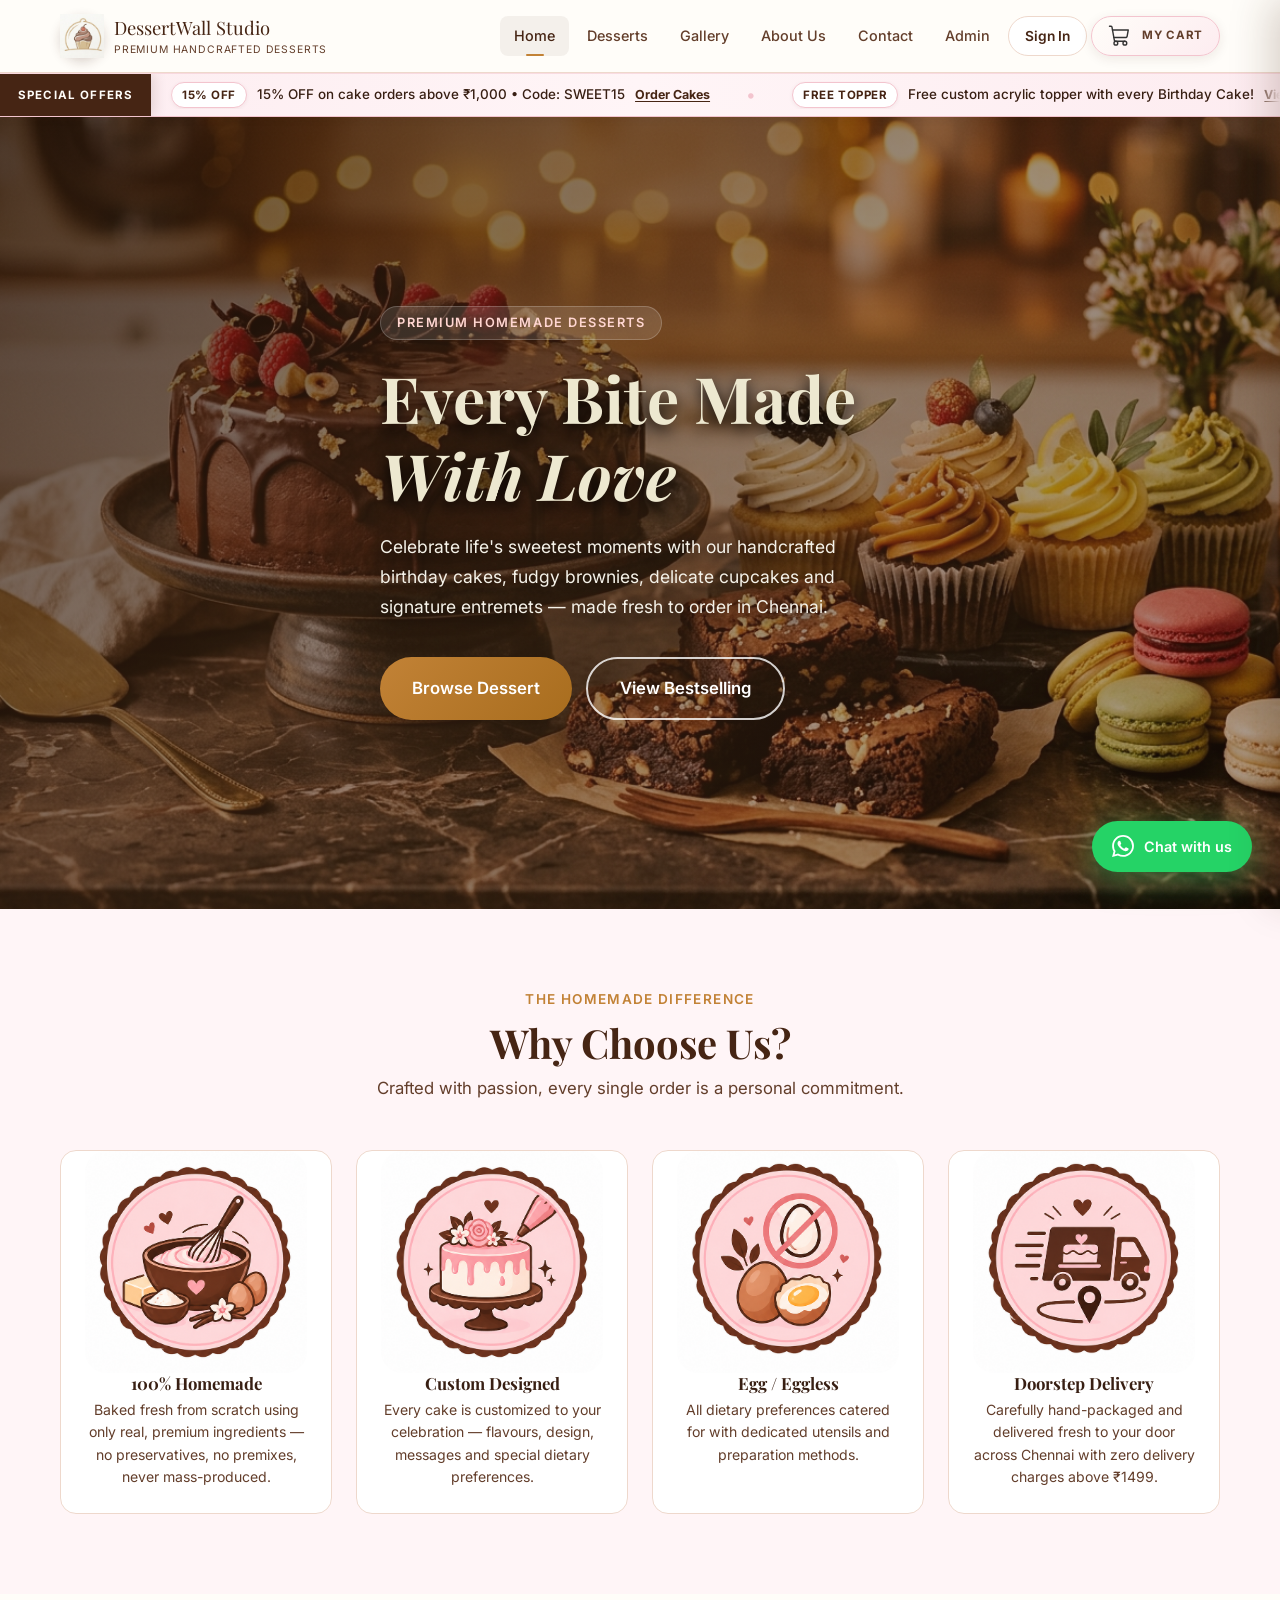
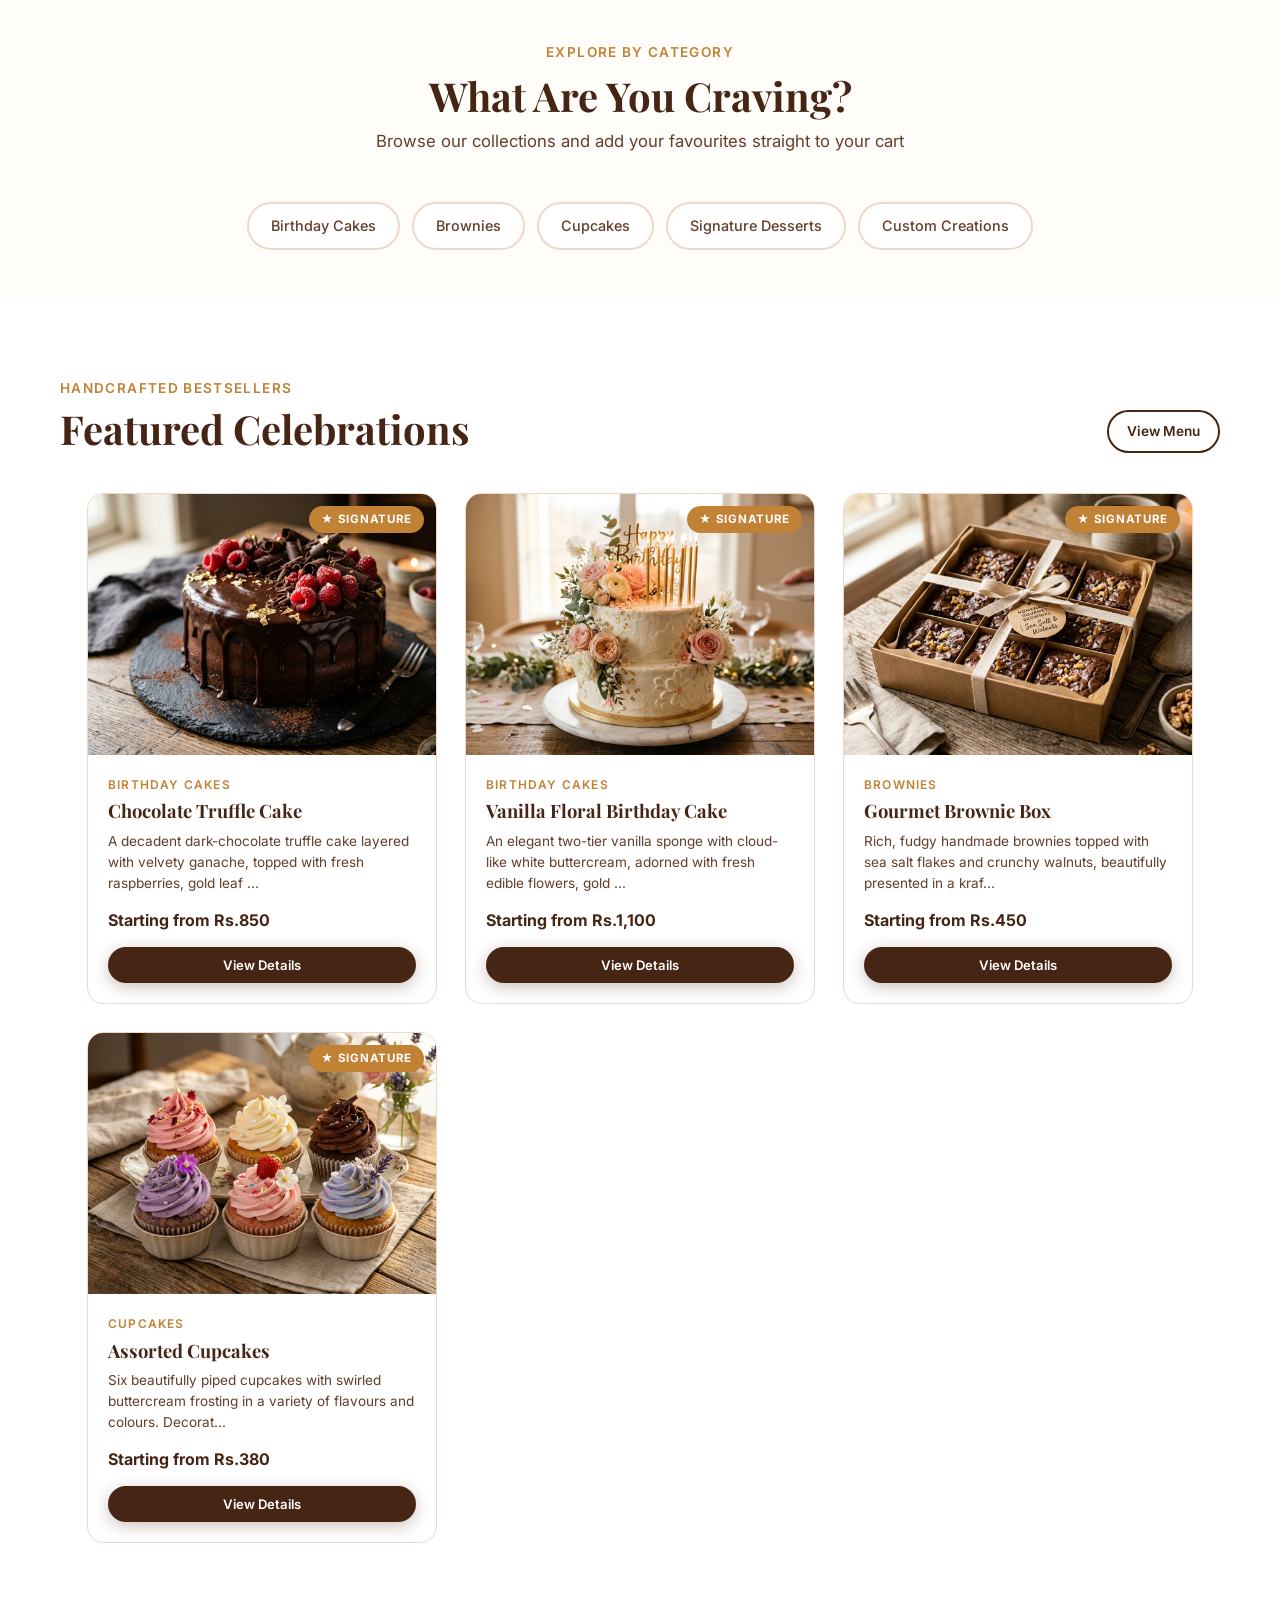
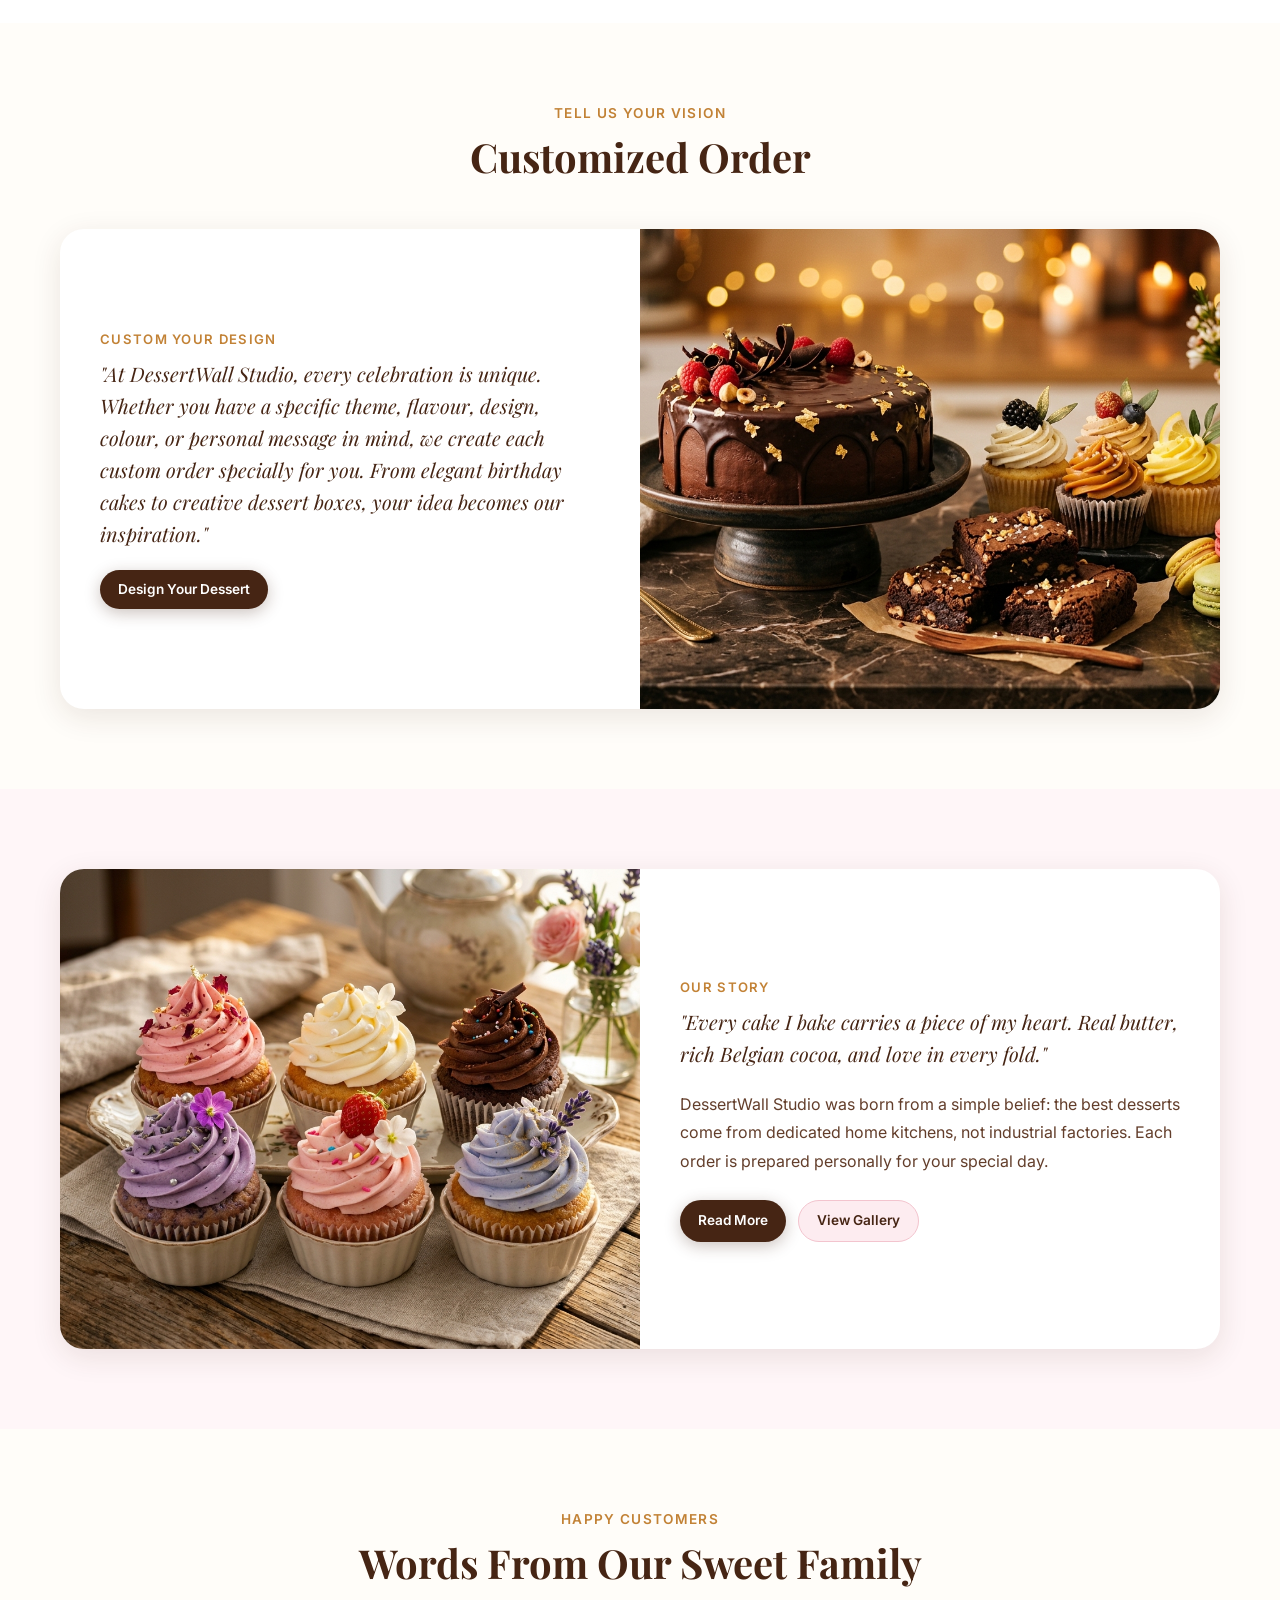
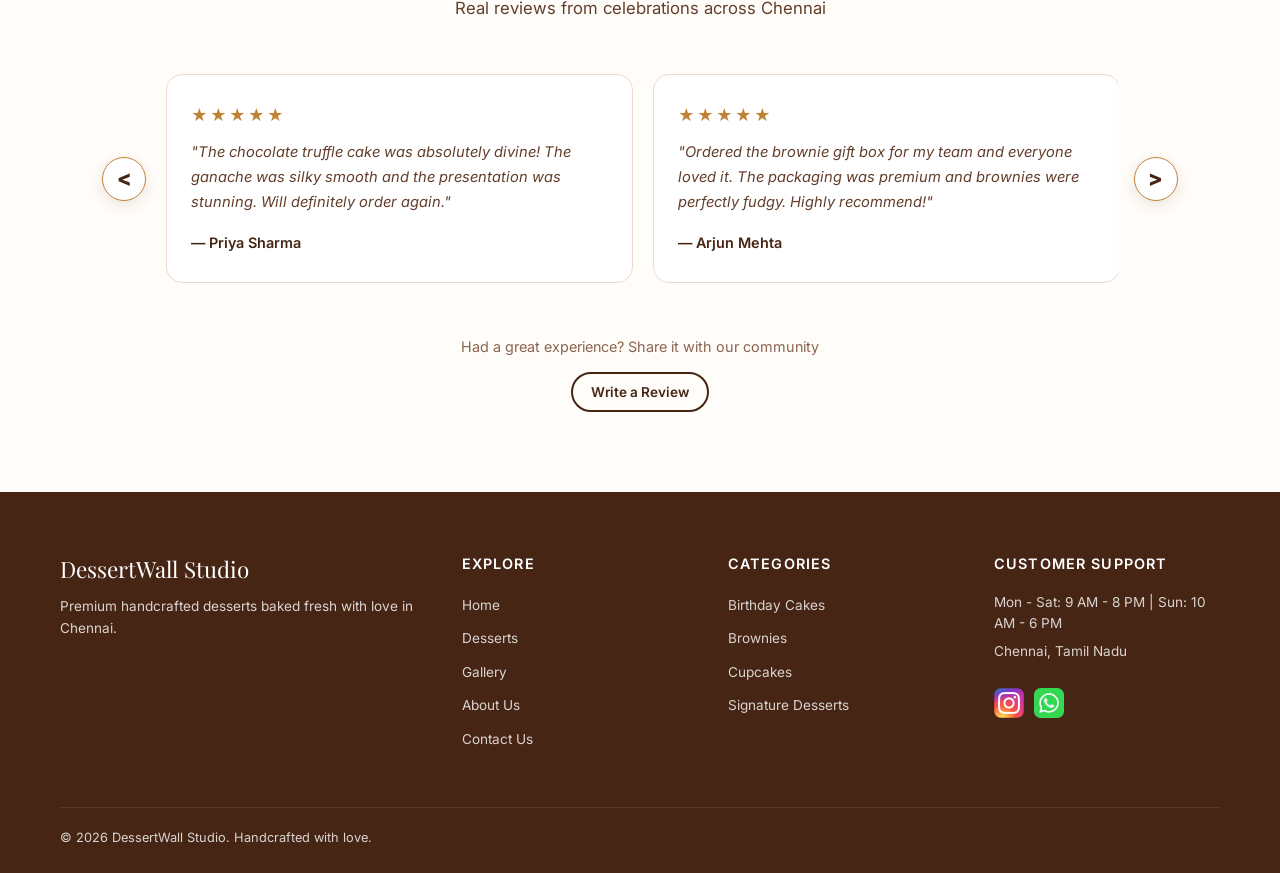
==== commit af30b816: "Add files via upload" ====
--- a/index.html
+++ b/index.html
@@ -1,4 +1,4 @@
-﻿<!DOCTYPE html>
+<!DOCTYPE html>
 <html lang="en">
 
 <head>
@@ -6,9 +6,8 @@
   <meta name="viewport" content="width=device-width, initial-scale=1.0" />
   <title>DessertWall Studio</title>
   <meta name="description"
-    content="Discover premium handcrafted birthday cakes, brownies, cupcakes and signature desserts made with love. Order online for delivery across Bangalore." />
-  <meta name="keywords"
-    content="homemade cakes, birthday cakes, brownies, cupcakes, custom cakes, desserts, Bangalore" />
+    content="Discover premium handcrafted birthday cakes, brownies, cupcakes and signature desserts made with love. Order online for delivery across Chennai." />
+  <meta name="keywords" content="homemade cakes, birthday cakes, brownies, cupcakes, custom cakes, desserts, Chennai" />
   <meta property="og:title" content="DessertWall Studio" />
   <meta property="og:description"
     content="Premium handcrafted desserts – cakes, brownies, cupcakes and more. Freshly baked with love." />
@@ -29,7 +28,7 @@
         </a>
         <div class="nav-links" id="nav-links">
           <a href="index.html" class="nav-link active">Home</a>
-          <a href="menu.html" class="nav-link">Menu</a>
+          <a href="menu.html" class="nav-link">Desserts</a>
           <a href="gallery.html" class="nav-link">Gallery</a>
           <a href="about.html" class="nav-link">About Us</a>
           <a href="contact.html" class="nav-link">Contact</a>
@@ -74,9 +73,9 @@
         <div class="hero-badge">Premium Homemade Desserts</div>
         <h1 class="hero-title">Every Bite Made<br><em>With Love</em></h1>
         <p class="hero-sub">Celebrate life's sweetest moments with our handcrafted birthday cakes, fudgy brownies,
-          delicate cupcakes and signature entremets — made fresh to order in Bangalore.</p>
+          delicate cupcakes and signature entremets — made fresh to order in Chennai.</p>
         <div class="hero-actions">
-          <a href="menu.html" class="btn btn-gold btn-lg">Browse Menu</a>
+          <a href="menu.html" class="btn btn-gold btn-lg">Browse Dessert</a>
           <a href="#featured" class="btn btn-outline btn-lg" style="color:#fff;border-color:rgba(255,255,255,.8);">View
             Bestselling</a>
         </div>
@@ -93,24 +92,28 @@
       <h2 class="section-title">Why Choose Us?</h2>
       <p class="section-sub">Crafted with passion, every single order is a personal commitment.</p>
       <div class="why-grid stagger">
-        <div class="why-card" id="bgimg">
+        <div class="why-card">
+          <img src="images/homemade.png" style="border-radius: 10%;">
           <h4>100% Homemade</h4>
           <p>Baked fresh from scratch using only real, premium ingredients — no preservatives, no premixes, never
             mass-produced.</p>
         </div>
         <div class="why-card">
+          <img src="images/custom.png" style="border-radius: 10%;">
           <h4>Custom Designed</h4>
           <p>Every cake is customized to your celebration — flavours, design, messages and special dietary preferences.
           </p>
         </div>
         <div class="why-card">
+          <img src="images/eggless.png" style="border-radius: 10%;">
           <h4>Egg / Eggless</h4>
           <p>All dietary preferences catered for with dedicated utensils and preparation methods.</p>
         </div>
         <div class="why-card">
+          <img src="images/delivery.png" style="border-radius: 10%;">
           <h4>Doorstep Delivery</h4>
-          <p>Carefully hand-packaged and delivered fresh to your door across Bangalore with zero delivery charges above
-            ₹499.</p>
+          <p>Carefully hand-packaged and delivered fresh to your door across Chennai with zero delivery charges above
+            ₹1499.</p>
         </div>
       </div>
     </div>
@@ -168,10 +171,12 @@
             style="color:var(--c-gold);font-weight:600;text-transform:uppercase;letter-spacing:.1em;font-size:.82rem;margin-bottom:8px">
             Custom Your Design</div>
           <p class="about-quote">
-            "At DessertWall Studio, every celebration is unique. Whether you have a specific theme, flavour, design, colour, or personal message in mind, we create 
-            each custom order specially for you. From elegant birthday cakes to creative dessert boxes, your idea becomes our inspiration."</p>
+            "At DessertWall Studio, every celebration is unique. Whether you have a specific theme, flavour, design,
+            colour, or personal message in mind, we create
+            each custom order specially for you. From elegant birthday cakes to creative dessert boxes, your idea
+            becomes our inspiration."</p>
           <div style="display:flex;gap:12px;flex-wrap:wrap;">
-            <a href="menu.html?cat=Custom+Desserts" class="btn btn-primary btn-sm">Coustomize your Order</a>
+            <a href="menu.html?cat=Custom+Desserts" class="btn btn-primary btn-sm">Design Your Dessert</a>
           </div>
         </div>
         <img src="images/hero.jpg" alt="DessertWall Studio Kitchen" class="about-hero-img" loading="lazy" />
@@ -180,8 +185,7 @@
   </section>
 
   <!-- STORY HIGHLIGHT -->
-  <section class="section-gap"
-    style="background: var(--c-pink-subtle);">
+  <section class="section-gap" style="background: var(--c-pink-subtle);">
     <div class="container">
       <div class="about-hero" style="background:#fff; box-shadow:var(--shadow-md);">
         <img src="images/cupcakes.jpg" alt="DessertWall Studio Kitchen" class="about-hero-img" loading="lazy" />
@@ -204,18 +208,39 @@
     </div>
   </section>
 
-  <!-- TESTIMONIALS -->
-  <section class="section-gap" style="background: var(--c-bg);">
-    <div class="container">
-      <div class="text-center" style="margin-bottom:48px;">
+  <!-- TESTIMONIALS / REVIEWS -->
+  <section class="section-gap" style="background: var(--c-bg); overflow: hidden;">
+    <div class="reviews-section-container">
+      <div class="text-center" style="margin-bottom:36px;">
         <p
           style="color:var(--c-gold);font-weight:600;text-transform:uppercase;letter-spacing:.1em;font-size:.85rem;margin-bottom:8px">
           Happy Customers</p>
         <h2 class="section-title">Words From Our Sweet Family</h2>
-        <p class="section-sub" style="margin-bottom:0">Real reviews from celebrations across Bangalore</p>
-      </div>
-      <div class="testimonials-grid stagger" id="testimonials-grid">
-        <!-- Injected by JS -->
+        <p class="section-sub" style="margin-bottom:0">Real reviews from celebrations across Chennai</p>
+      </div>
+
+      <!-- Horizontal Looping Carousel: 2 cards at a time, within 80-85% device width, < and > buttons -->
+      <div class="reviews-carousel-wrapper">
+        <button class="review-nav-btn prev-btn" id="review-prev-btn" onclick="scrollReviewsCarousel(-1)" aria-label="Previous review" title="Previous review">
+          &lt;
+        </button>
+        <div class="testimonials-scroll-container" id="testimonials-scroll-container">
+          <div class="testimonials-grid" id="testimonials-grid">
+            <!-- Populated by JS: latest 10 reviews from appData.testimonials -->
+          </div>
+        </div>
+        <button class="review-nav-btn next-btn" id="review-next-btn" onclick="scrollReviewsCarousel(1)" aria-label="Next review" title="Next review">
+          &gt;</button>
+      </div>
+
+      <!-- Write a Review CTA -->
+      <div class="text-center" style="margin-top:36px;">
+        <p style="color:var(--c-text-muted);font-size:.9rem;margin-bottom:14px;">Had a great experience? Share it with
+          our community</p>
+        <button class="btn btn-outline btn-sm" onclick="openReviewModal()" id="btn-write-review"
+          style="display:inline-flex;align-items:center;gap:8px;">
+          Write a Review
+        </button>
       </div>
     </div>
   </section>
@@ -226,20 +251,13 @@
       <div class="footer-grid">
         <div>
           <div class="footer-brand-name">DessertWall Studio</div>
-          <p class="footer-brand-sub">Premium handcrafted desserts baked fresh with love in Bangalore.</p>
-          <div class="footer-social">
-            <a href="https://www.instagram.com/homedessert.studio" target="_blank" rel="noopener"
-              aria-label="Instagram"><img src="images/Insta.webp" style="width: 30px;"></a>
-            <a href="#" onclick="openWhatsApp('Hi! I have a question about my dessert order.');return false;"
-              rel="noopener" style="color:var(--c-gold-light);font-weight:600"><img src="images/whatsapp.jpg"
-                style="width: 30px; border-radius: 23%;"></a>
-          </div>
+          <p class="footer-brand-sub">Premium handcrafted desserts baked fresh with love in Chennai.</p>
         </div>
         <div class="footer-col">
           <h5>Explore</h5>
           <ul>
             <li><a href="index.html">Home</a></li>
-            <li><a href="menu.html">Menu & Order</a></li>
+            <li><a href="menu.html">Desserts</a></li>
             <li><a href="gallery.html">Gallery</a></li>
             <li><a href="about.html">About Us</a></li>
             <li><a href="contact.html">Contact Us</a></li>
@@ -257,7 +275,14 @@
         <div class="footer-col">
           <h5>Customer Support</h5>
           <p id="footer-timings">Mon - Sat: 9 AM - 8 PM</p>
-          <p id="footer-area" style="margin-top:6px;"></p>
+          <p id="footer-area" style="margin-top:6px;"></p><br>
+          <div class="footer-social">
+            <a href="https://www.instagram.com/homedessert.studio" target="_blank" rel="noopener"
+              aria-label="Instagram"><img src="images/Insta.webp" style="width: 30px;"></a>
+            <a href="#" onclick="openWhatsApp('Hi! I have a question about my dessert order.');return false;"
+              rel="noopener" style="color:var(--c-gold-light);font-weight:600"><img src="images/whatsapp.jpg"
+                style="width: 30px; border-radius: 23%;"></a>
+          </div>
         </div>
       </div>
       <div class="footer-bottom">
@@ -286,7 +311,7 @@
         <h2 class="modal-name" id="modal-name"></h2>
         <div class="modal-price" id="modal-price"></div>
         <p class="modal-desc" id="modal-desc"></p>
-        <div id="modal-unavail-notice" class="modal-unavail-notice hidden">⚠️ This item is currently unavailable for
+        <div id="modal-unavail-notice" class="modal-unavail-notice hidden">This item is currently unavailable for
           order.</div>
 
         <div class="modal-section" id="size-section">
@@ -353,6 +378,10 @@
       <div class="cart-row">
         <span>Subtotal</span>
         <span id="cart-subtotal">₹0</span>
+      </div>
+      <div class="cart-row" id="cart-discount-row" style="display:none;color:var(--c-green);">
+        <span>Promo Discount</span>
+        <span id="cart-discount" style="font-weight:700;">-₹0</span>
       </div>
       <div class="cart-row">
         <span>Delivery Charge</span>
@@ -409,7 +438,7 @@
           <div class="form-group full" id="checkout-addr-wrap">
             <label>Delivery Address *</label>
             <textarea id="checkout-address"
-              placeholder="Flat No., Apartment, Street, Landmark, Bangalore pin code"></textarea>
+              placeholder="Flat No., Apartment, Street, Landmark, Chennai pin code"></textarea>
           </div>
           <div class="form-group full" id="checkout-pincode">
             <label>Pin Code *</label>
@@ -422,10 +451,10 @@
           <div class="form-group">
             <label>Preferred Time Slot</label>
             <select id="checkout-time">
-              <option value="Morning (10 AM - 1 PM)">Morning (10 AM - 1 PM)</option>
-              <option value="Afternoon (1 PM - 4 PM)" selected>Afternoon (1 PM - 4 PM)</option>
-              <option value="Evening (4 PM - 7 PM)">Evening (4 PM - 7 PM)</option>
-              <option value="Night (7 PM - 9 PM)">Night (7 PM - 9 PM)</option>
+              <option value="10 AM - 1 PM">10 AM - 1 PM</option>
+              <option value="1 PM - 4 PM" selected>1 PM - 4 PM</option>
+              <option value="4 PM - 7 PM">4 PM - 7 PM</option>
+              <option value="7 PM - 9 PM">7 PM - 9 PM</option>
             </select>
           </div>
           <div class="form-group full">
@@ -552,7 +581,7 @@
             </div>
             <div class="auth-form-group">
               <label>Default Delivery Address (Optional)</label>
-              <textarea id="signup-address" placeholder="Flat, Building, Area, Landmark, Bangalore..." rows="2"
+              <textarea id="signup-address" placeholder="Flat, Building, Area, Landmark, Chennai..." rows="2"
                 autocomplete="street-address"></textarea>
             </div>
             <button type="submit" class="btn btn-primary btn-block"
@@ -598,7 +627,7 @@
           <div class="auth-form-group">
             <label>Default Delivery Address</label>
             <textarea id="profile-address" rows="2"
-              placeholder="Apartment / Villa, Street, Locality, Bangalore..."></textarea>
+              placeholder="Apartment / Villa, Street, Locality, Chennai..."></textarea>
           </div>
 
           <!-- Optional Password Update -->
@@ -653,7 +682,8 @@
     <div class="checkout-box" style="max-width:560px;">
       <div class="checkout-header">
         <div style="display: flex; align-items: center; gap: 10px;">
-          <img src="images/orders.svg"><h3 style="font-family:'Playfair Display',serif; color:var(--c-brown); font-size:1.35rem;"> My Orders History
+          <img src="images/orders.svg">
+          <h3 style="font-family:'Playfair Display',serif; color:var(--c-brown); font-size:1.35rem;"> My Orders History
           </h3>
         </div>
         <button class="cart-close" onclick="closeMyOrdersModal()">&times;</button>
@@ -687,16 +717,9 @@
         }
       }
 
-      // Testimonials
-      const tGrid = document.getElementById('testimonials-grid');
-      if (tGrid && appData.testimonials) {
-        tGrid.innerHTML = appData.testimonials.map(t => `
-        <div class="testimonial-card">
-          <div class="test-stars">${'★'.repeat(t.rating)}</div>
-          <p class="test-review">"${t.review}"</p>
-          <div class="test-name">— ${t.name}</div>
-        </div>
-      `).join('');
+      // Testimonials Carousel
+      if (typeof initReviewsCarousel === 'function') {
+        initReviewsCarousel();
       }
 
       // Hero parallax
--- a/style.css
+++ b/style.css
@@ -262,6 +262,10 @@
   justify-content: center;
 }
 
+#btn-write-review{
+  height: 40px;
+}
+
 /* ---------- Running Offer Bar (Car) Below Navbar ---------- */
 .running-offer-bar {
   background: linear-gradient(90deg, #FDECF0 0%, #FFF5F7 50%, #FDECF0 100%);
@@ -764,23 +768,24 @@
   font-weight: 600;
   letter-spacing: .12em;
   text-transform: uppercase;
-  color: var(--c-gold-light);
+  color: #FFD6D1;
   margin-bottom: 20px;
 }
 
 .hero-title {
   font-size: clamp(2.4rem, 5.5vw, 4rem);
   margin-bottom: 18px;
-  text-shadow: 0 2px 16px rgba(0, 0, 0, .3);
-  color: pink
+  text-shadow: 0 6px 16px rgb(0, 0, 0);
+  color: #EDE8D0;
 }
 
 .hero-sub {
   font-size: 1.1rem;
-  color: rgba(255, 255, 255, .85);
+  color: #F5F2E9;
   margin-bottom: 36px;
   max-width: 520px;
   line-height: 1.7;
+  text-shadow: 0 6px 16px rgb(0, 0, 0);
 }
 
 .hero-actions {
@@ -796,13 +801,30 @@
   gap: 24px;
 }
 
+.believe-grid {
+    display: grid;
+    grid-template-columns: repeat(4, minmax(200px, 1fr));
+    gap: 24px;
+    justify-content: center;
+}
+
+.believe-grid > :nth-child(5) {
+    grid-column: 2;
+}
+
+.believe-grid > :nth-child(6) {
+    grid-column: 3;
+}
+
 .why-card {
   background: var(--c-surface);
   border: 1px solid var(--c-border);
   border-radius: var(--radius-md);
-  padding: 28px 24px;
+  padding: 0px 24px;
+  padding-bottom: 24px;
   text-align: center;
   transition: all var(--transition);
+  justify-content: center;
 }
 
 .why-card:hover {
@@ -854,9 +876,14 @@
 
 /* ---------- Product Cards ---------- */
 .products-grid {
-  display: grid;
-  grid-template-columns: repeat(auto-fill, minmax(280px, 1fr));
-  gap: 28px;
+    display: grid;
+    grid-template-columns: repeat(auto-fit, minmax(280px, 350px));
+    gap: 28px;
+    justify-content: center;
+}
+
+.products-grid > :nth-child(4) {
+    grid-column: 1;
 }
 
 .product-card {
@@ -1158,24 +1185,106 @@
   }
 }
 
-/* ---------- Testimonials ---------- */
+/* ---------- Testimonials / Review Carousel (80-85% width, 2 at a time, loop) ---------- */
+.reviews-section-container {
+  width: 84vw;
+  max-width: 85vw;
+  margin: 0 auto;
+  box-sizing: border-box;
+}
+
+.reviews-carousel-wrapper {
+  position: relative;
+  display: flex;
+  align-items: center;
+  gap: 16px;
+  width: 100%;
+  box-sizing: border-box;
+}
+
+.review-nav-btn {
+  flex-shrink: 0;
+  width: 44px;
+  height: 44px;
+  border-radius: 50%;
+  border: 1.5px solid var(--c-gold);
+  background: var(--c-surface);
+  color: var(--c-brown);
+  display: inline-flex;
+  align-items: center;
+  justify-content: center;
+  cursor: pointer;
+  box-shadow: 0 4px 14px rgba(92, 45, 23, 0.12);
+  transition: all 0.25s cubic-bezier(0.2, 0.8, 0.2, 1);
+  user-select: none;
+  font-size: 1.35rem;
+  font-weight: 800;
+  line-height: 1;
+  z-index: 5;
+  outline: none;
+}
+
+.review-nav-btn:hover {
+  background: var(--c-gold);
+  color: #fff;
+  transform: scale(1.08);
+  box-shadow: 0 6px 18px rgba(184, 134, 11, 0.35);
+}
+
+.review-nav-btn:active {
+  transform: scale(0.94);
+}
+
+.testimonials-scroll-container {
+  flex: 1;
+  min-width: 0;
+  overflow-x: auto;
+  overflow-y: hidden;
+  scroll-behavior: smooth;
+  -webkit-overflow-scrolling: touch;
+  padding: 16px 4px;
+  cursor: grab;
+  scrollbar-width: none; /* hide Firefox scrollbar */
+  box-sizing: border-box;
+}
+
+.testimonials-scroll-container.is-dragging {
+  cursor: grabbing;
+  scroll-behavior: auto;
+}
+
+/* Hide webkit scrollbar — navigation via < > buttons */
+.testimonials-scroll-container::-webkit-scrollbar {
+  display: none;
+}
+
 .testimonials-grid {
-  display: grid;
-  grid-template-columns: repeat(auto-fill, minmax(280px, 1fr));
-  gap: 24px;
+  display: flex !important;
+  flex-direction: row !important;
+  flex-wrap: nowrap !important;
+  gap: 20px;
+  align-items: stretch;
+  width: max-content;
+  box-sizing: border-box;
 }
 
 .testimonial-card {
+  box-sizing: border-box;
   background: var(--c-surface);
   border: 1px solid var(--c-border);
   border-radius: var(--radius-md);
   padding: 28px 24px;
-  transition: all var(--transition);
+  display: flex;
+  flex-direction: column;
+  justify-content: space-between;
+  transition: transform var(--transition), box-shadow var(--transition), border-color var(--transition);
+  scroll-snap-align: start;
 }
 
 .testimonial-card:hover {
   transform: translateY(-4px);
   box-shadow: var(--shadow-md);
+  border-color: var(--c-gold);
 }
 
 .test-stars {
@@ -1191,12 +1300,64 @@
   line-height: 1.7;
   margin-bottom: 16px;
   font-style: italic;
+  flex-grow: 1;
 }
 
 .test-name {
   font-weight: 600;
   color: var(--c-brown);
   font-size: .9rem;
+}
+
+@media (max-width: 640px) {
+  .reviews-section-container {
+    width: 85vw;
+    max-width: 85vw;
+  }
+  .reviews-carousel-wrapper {
+    gap: 8px;
+  }
+  .review-nav-btn {
+    width: 34px;
+    height: 34px;
+    font-size: 1.05rem;
+  }
+  .testimonials-grid {
+    gap: 12px;
+  }
+  .testimonial-card {
+    padding: 16px 12px;
+    border-radius: var(--radius-sm);
+  }
+  .test-review {
+    font-size: 0.8rem;
+    line-height: 1.5;
+    margin-bottom: 10px;
+  }
+  .test-stars {
+    font-size: 0.85rem;
+    margin-bottom: 8px;
+  }
+  .test-name {
+    font-size: 0.78rem;
+  }
+}
+
+/* ---------- Review Star Buttons ---------- */
+.review-star-btn {
+  font-size: 1.8rem;
+  background: transparent;
+  border: none;
+  cursor: pointer;
+  color: #ddd;
+  transition: color .18s, transform .15s;
+  padding: 0;
+  line-height: 1;
+}
+
+.review-star-btn.active {
+  color: gold;
+  transform: scale(1.15);
 }
 
 /* ---------- Product Detail / Modal ---------- */
@@ -2223,7 +2384,8 @@
   border: 1px solid #C5CAE9;
 }
 
-.status-completed {
+.status-completed,
+.status-delivered {
   background: #E8F5E9;
   color: #2E7D32;
   border: 1px solid #C8E6C9;
@@ -2429,6 +2591,7 @@
   align-items: center;
   gap: 7px;
   padding: 8px 16px;
+  height: 40px;
   border-radius: 50px;
   background: var(--c-surface);
   border: 1.5px solid var(--c-border);
@@ -4355,19 +4518,6 @@
   margin-top: 20px;
 }
 
-/* Admin Table Enhancements for Cancellations */
-.badge-cancelled-info {
-  display: inline-block;
-  margin-top: 4px;
-  padding: 3px 8px;
-  border-radius: 6px;
-  font-size: 0.72rem;
-  font-weight: 600;
-  background: #FFEBEE;
-  color: #C62828;
-  border: 1px solid #FFCDD2;
-}
-
 .admin-cancel-reason-note {
   font-size: 0.73rem;
   color: #8C634F;
@@ -4395,4 +4545,8 @@
     width: 100%;
     justify-content: center;
   }
-}+}
+
+.starPick{margin:4px 0 6px}
+.starPick button{border:0;background:none;font-size:1.9rem;color:#ddd;padding:0 2px;line-height:1}
+.starPick button.on{color:#f5a623}
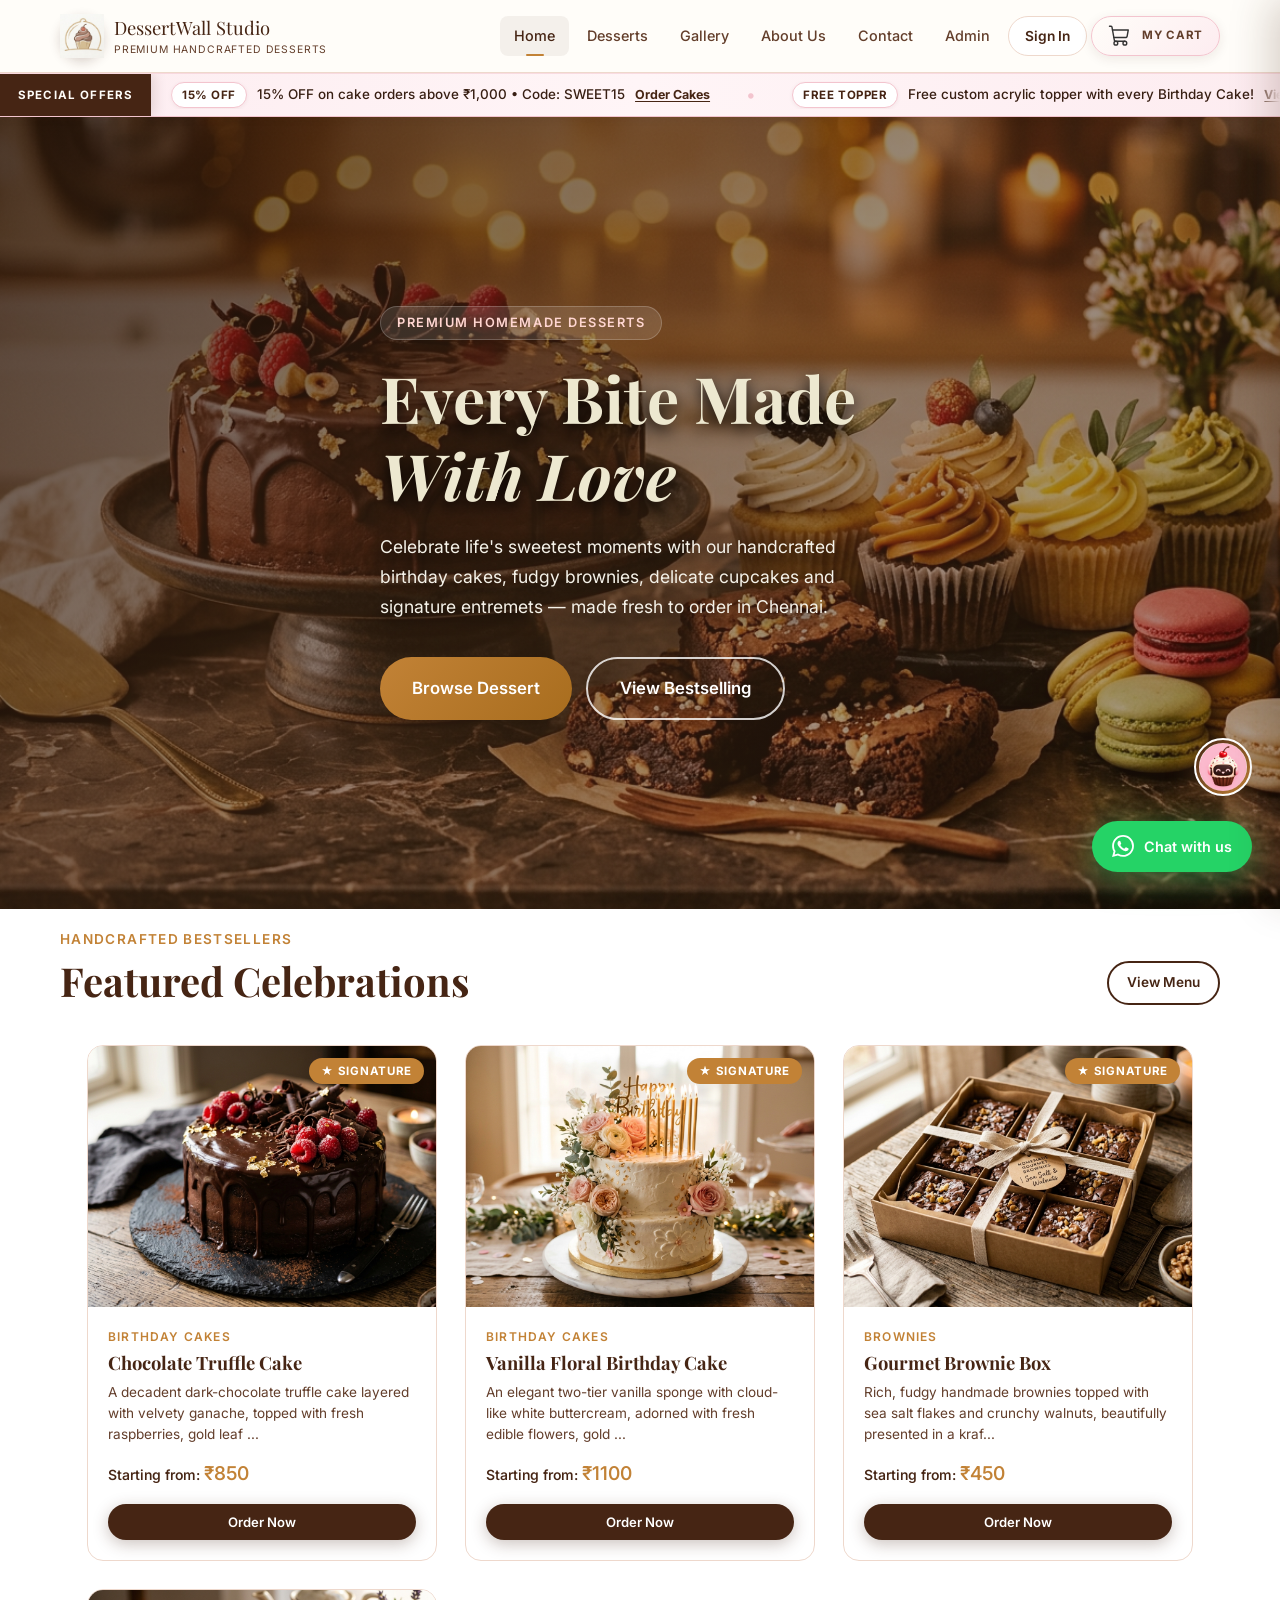
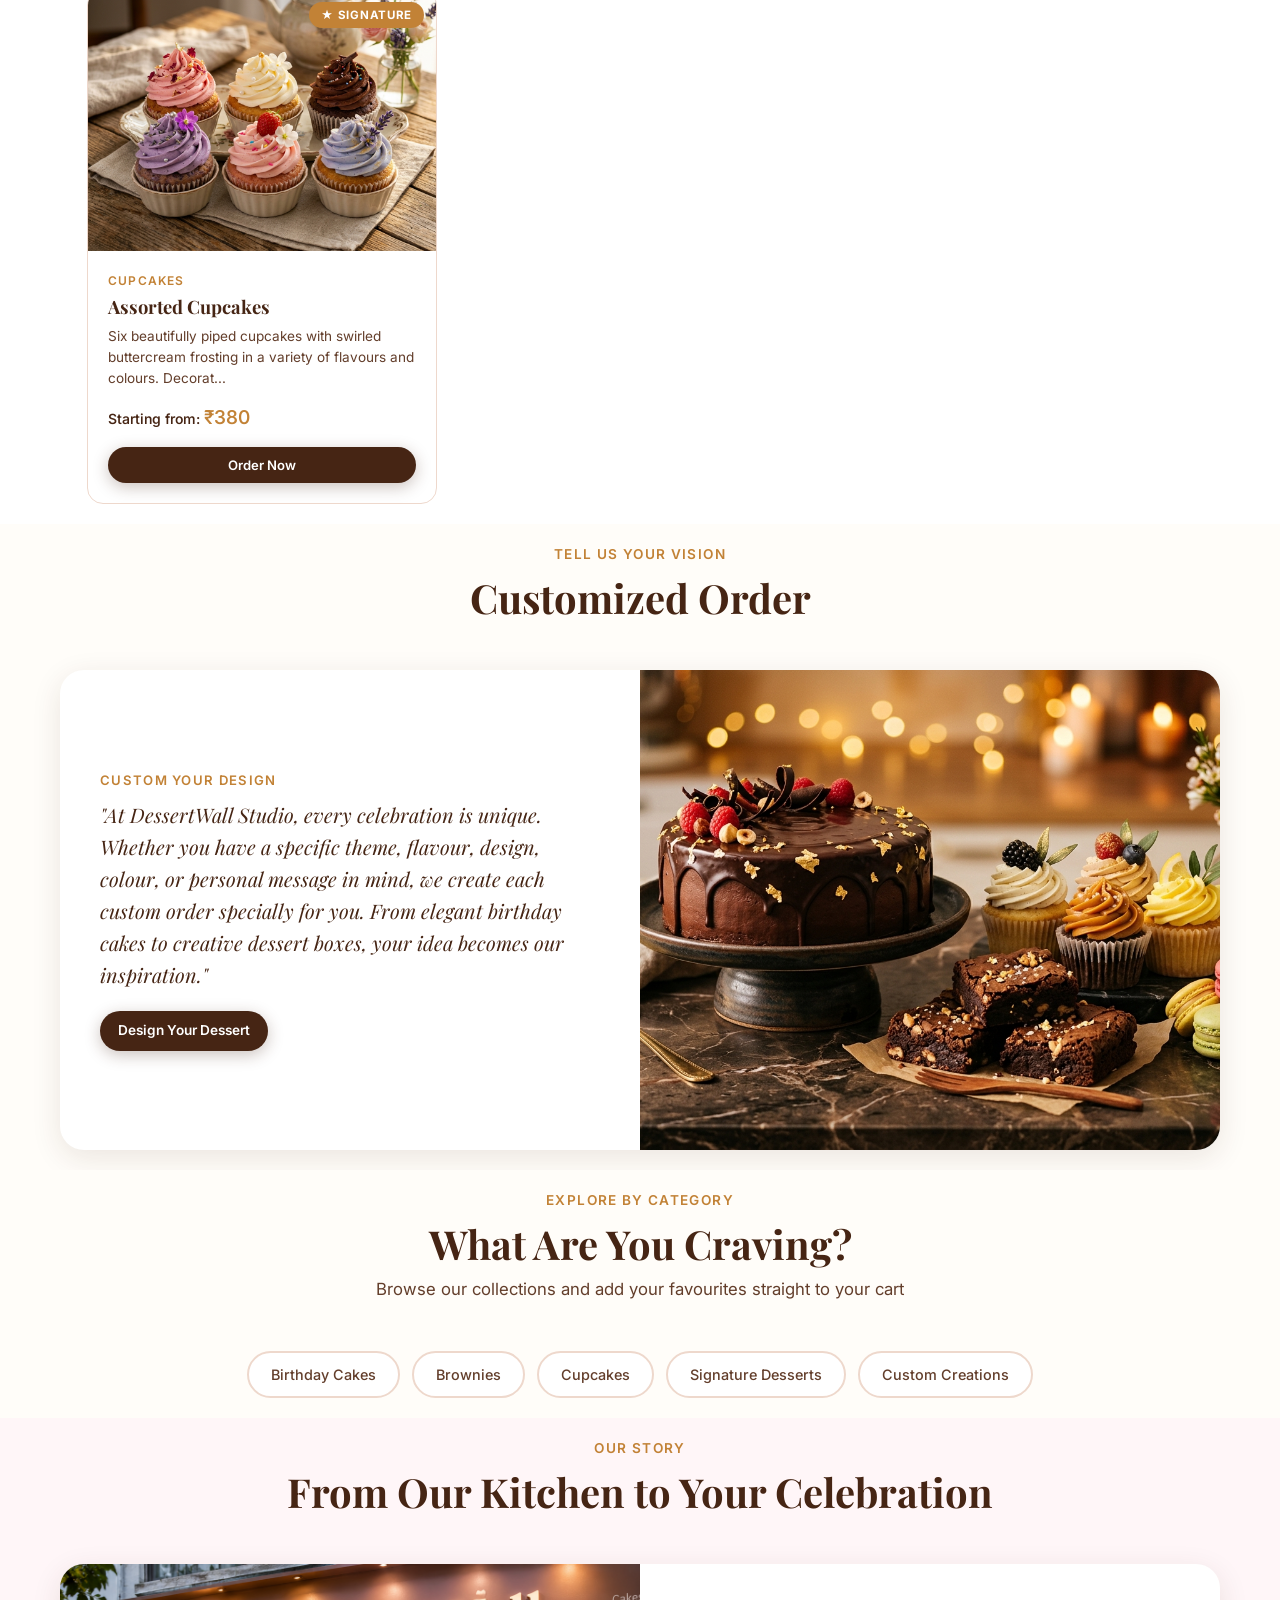
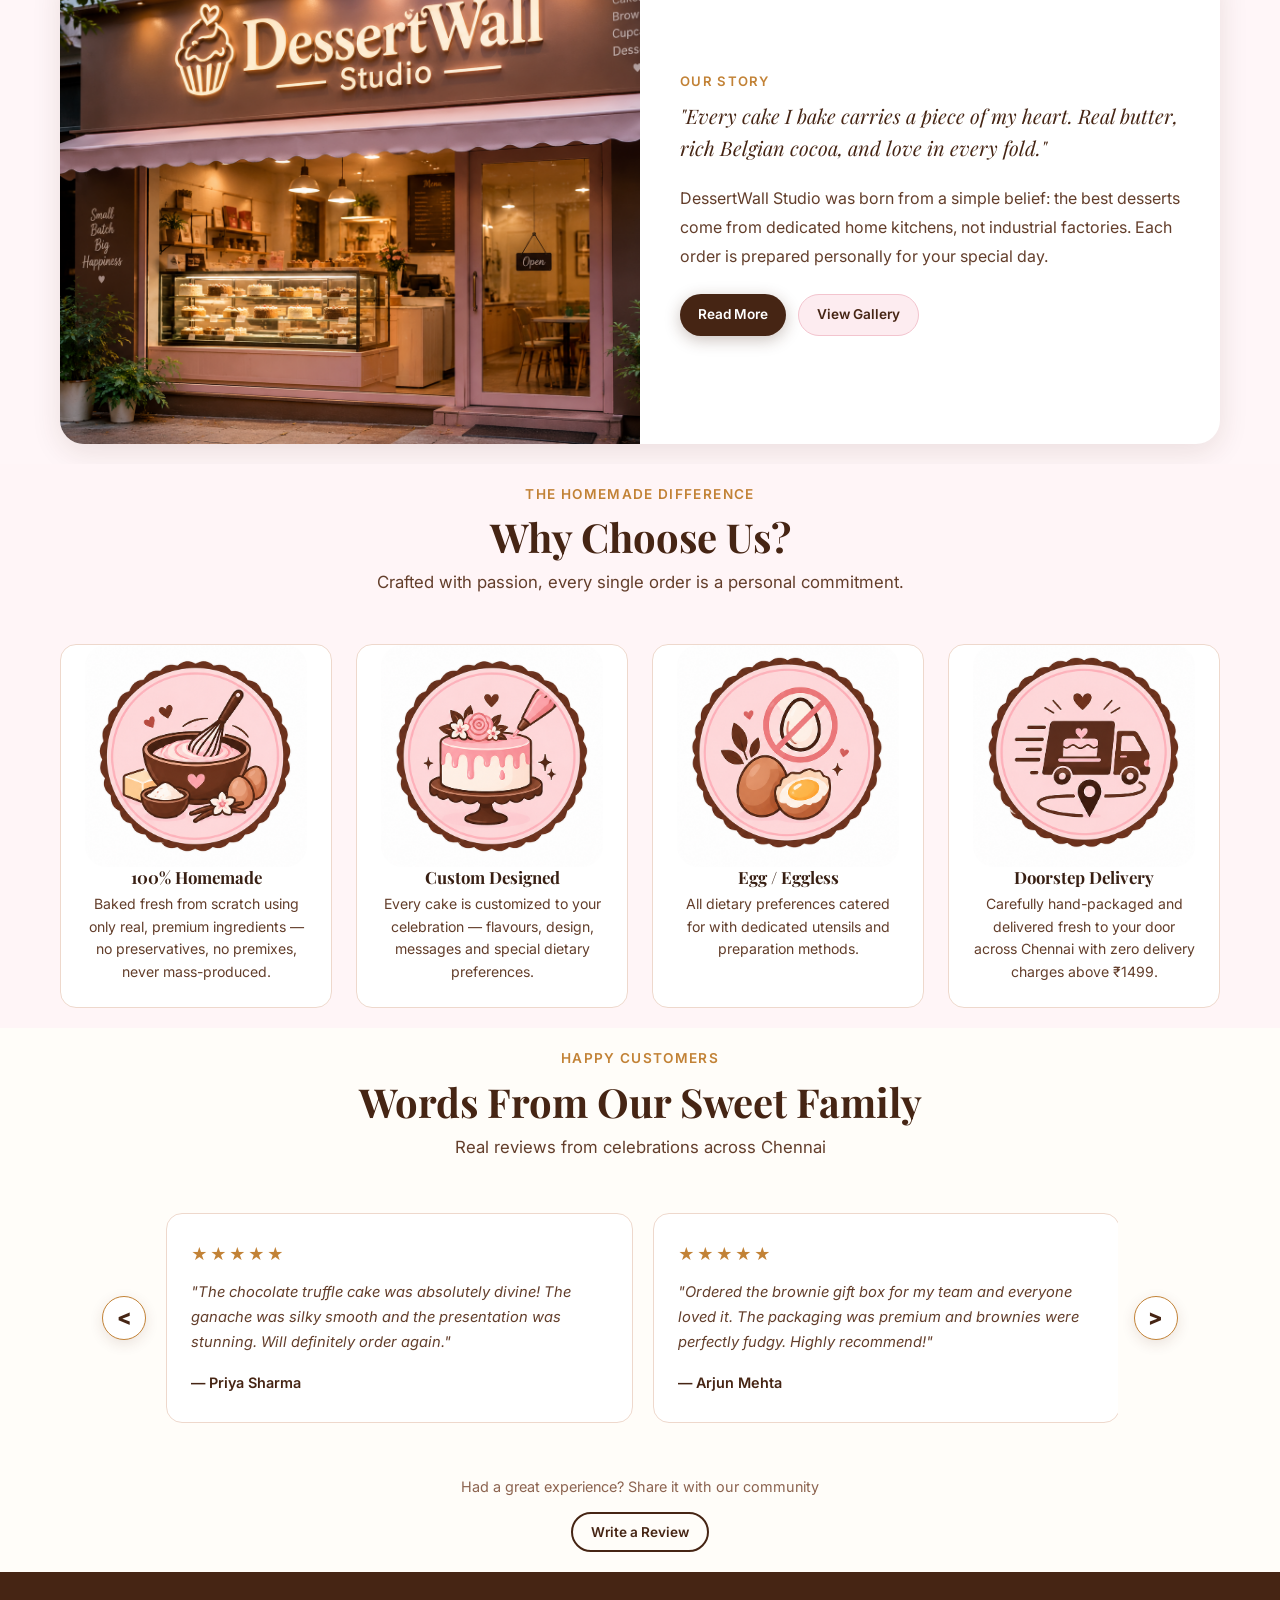
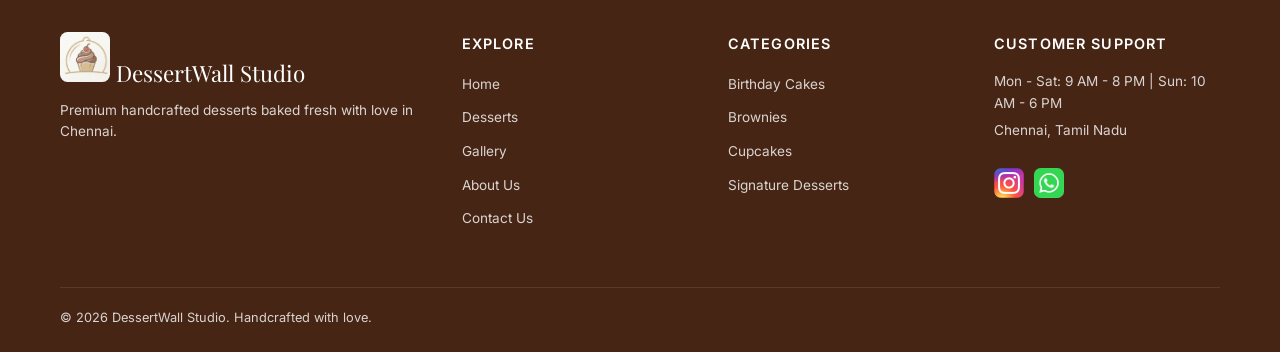
==== commit 305d04cb: "Add files via upload" ====
--- a/index.html
+++ b/index.html
@@ -32,7 +32,7 @@
           <a href="gallery.html" class="nav-link">Gallery</a>
           <a href="about.html" class="nav-link">About Us</a>
           <a href="contact.html" class="nav-link">Contact</a>
-          <a href="admin.html" class="nav-link">Admin</a>
+          <a href="admin.html" target="_blank" class="nav-link">Admin</a>
           <div id="nav-user-container">
             <!-- User Login or Profile avatar inserted by JS -->
           </div>
@@ -83,6 +83,101 @@
     </div>
   </section>
 
+  <!-- FEATURED PRODUCTS -->
+  <section class="section-gap" id="featured" style="background: var(--c-surface);">
+    <div class="container">
+      <div
+        style="display:flex;justify-content:space-between;align-items:flex-end;margin-bottom:40px;flex-wrap:wrap;gap:16px;">
+        <div>
+          <p
+            style="color:var(--c-gold);font-weight:600;text-transform:uppercase;letter-spacing:.1em;font-size:.85rem;margin-bottom:6px">
+            Handcrafted Bestsellers</p>
+          <h2 class="section-title" style="margin-bottom:0">Featured Celebrations</h2>
+        </div>
+        <a href="menu.html" class="btn btn-outline btn-sm">View Menu</a>
+      </div>
+      <div class="products-grid stagger" id="featured-grid">
+        <!-- Injected by JS -->
+      </div>
+    </div>
+  </section>
+
+  <!-- CUSTOM ORDER -->
+  <section class="section-gap" style="background: var(--c-bg);">
+    <div class="container">
+      <div class="text-center" style="margin-bottom:48px;">
+        <p
+          style="color:var(--c-gold);font-weight:600;text-transform:uppercase;letter-spacing:.1em;font-size:.85rem;margin-bottom:8px">
+          Tell us your vision</p>
+        <h2 class="section-title">Customized Order</h2>
+      </div>
+      <div class="about-hero" style="background:#fff; box-shadow:var(--shadow-md);">
+        <div class="about-hero-content">
+          <div
+            style="color:var(--c-gold);font-weight:600;text-transform:uppercase;letter-spacing:.1em;font-size:.82rem;margin-bottom:8px">
+            Custom Your Design</div>
+          <p class="about-quote">
+            "At DessertWall Studio, every celebration is unique. Whether you have a specific theme, flavour, design,
+            colour, or personal message in mind, we create
+            each custom order specially for you. From elegant birthday cakes to creative dessert boxes, your idea
+            becomes our inspiration."</p>
+          <div style="display:flex;gap:12px;flex-wrap:wrap;">
+            <a href="menu.html?cat=Custom+Desserts" class="btn btn-primary btn-sm">Design Your Dessert</a>
+          </div>
+        </div>
+        <img src="images/hero.jpg" alt="DessertWall Studio Kitchen" class="about-hero-img" loading="lazy" />
+      </div>
+    </div>
+  </section>
+
+  <!-- CATEGORY SHORTCUTS -->
+  <section class="section-gap-sm" style="background: var(--c-bg);">
+    <div class="container text-center">
+      <p
+        style="color:var(--c-gold);font-weight:600;text-transform:uppercase;letter-spacing:.1em;font-size:.85rem;margin-bottom:8px">
+        Explore By Category</p>
+      <h2 class="section-title">What Are You Craving?</h2>
+      <p class="section-sub">Browse our collections and add your favourites straight to your cart</p>
+      <div class="categories-grid">
+        <a href="menu.html?cat=Birthday+Cakes" class="cat-chip">Birthday Cakes</a>
+        <a href="menu.html?cat=Brownies" class="cat-chip">Brownies</a>
+        <a href="menu.html?cat=Cupcakes" class="cat-chip">Cupcakes</a>
+        <a href="menu.html?cat=Signature+Desserts" class="cat-chip">Signature Desserts</a>
+        <a href="menu.html?cat=Custom+Desserts" class="cat-chip">Custom Creations</a>
+      </div>
+    </div>
+  </section>
+
+  <!-- STORY HIGHLIGHT -->
+  <section class="section-gap" style="background: var(--c-pink-subtle);">
+    <div class="container">
+      <div class="text-center" style="margin-bottom:48px;">
+        <p
+          style="color:var(--c-gold);font-weight:600;text-transform:uppercase;letter-spacing:.1em;font-size:.85rem;margin-bottom:8px">
+          Our Story</p>
+        <h2 class="section-title">From Our Kitchen to Your Celebration</h2>
+      </div>
+      <div class="about-hero" style="background:#fff; box-shadow:var(--shadow-md);">
+        <img src="images/shop.png" alt="DessertWall Studio Kitchen" class="about-hero-img" loading="lazy" />
+        <div class="about-hero-content">
+          <div
+            style="color:var(--c-gold);font-weight:600;text-transform:uppercase;letter-spacing:.1em;font-size:.82rem;margin-bottom:8px">
+            Our Story</div>
+          <p class="about-quote">"Every cake I bake carries a piece of my heart. Real butter, rich Belgian cocoa, and
+            love in every fold."</p>
+          <p style="color:var(--c-text-soft);line-height:1.8;margin-bottom:24px">
+            DessertWall Studio was born from a simple belief: the best desserts come from dedicated home kitchens,
+            not industrial factories. Each order is prepared personally for your special day.
+          </p>
+          <div style="display:flex;gap:12px;flex-wrap:wrap;">
+            <a href="about.html" class="btn btn-primary btn-sm">Read More</a>
+            <a href="gallery.html" class="btn btn-pink btn-sm">View Gallery</a>
+          </div>
+        </div>
+      </div>
+    </div>
+  </section>
+
   <!-- WHY CHOOSE US -->
   <section class="section-gap" style="background: var(--c-cream);">
     <div class="container text-center">
@@ -119,95 +214,6 @@
     </div>
   </section>
 
-  <!-- CATEGORY SHORTCUTS -->
-  <section class="section-gap-sm" style="background: var(--c-bg);">
-    <div class="container text-center">
-      <p
-        style="color:var(--c-gold);font-weight:600;text-transform:uppercase;letter-spacing:.1em;font-size:.85rem;margin-bottom:8px">
-        Explore By Category</p>
-      <h2 class="section-title">What Are You Craving?</h2>
-      <p class="section-sub">Browse our collections and add your favourites straight to your cart</p>
-      <div class="categories-grid">
-        <a href="menu.html?cat=Birthday+Cakes" class="cat-chip">Birthday Cakes</a>
-        <a href="menu.html?cat=Brownies" class="cat-chip">Brownies</a>
-        <a href="menu.html?cat=Cupcakes" class="cat-chip">Cupcakes</a>
-        <a href="menu.html?cat=Signature+Desserts" class="cat-chip">Signature Desserts</a>
-        <a href="menu.html?cat=Custom+Desserts" class="cat-chip">Custom Creations</a>
-      </div>
-    </div>
-  </section>
-
-  <!-- FEATURED PRODUCTS -->
-  <section class="section-gap" id="featured" style="background: var(--c-surface);">
-    <div class="container">
-      <div
-        style="display:flex;justify-content:space-between;align-items:flex-end;margin-bottom:40px;flex-wrap:wrap;gap:16px;">
-        <div>
-          <p
-            style="color:var(--c-gold);font-weight:600;text-transform:uppercase;letter-spacing:.1em;font-size:.85rem;margin-bottom:6px">
-            Handcrafted Bestsellers</p>
-          <h2 class="section-title" style="margin-bottom:0">Featured Celebrations</h2>
-        </div>
-        <a href="menu.html" class="btn btn-outline btn-sm">View Menu</a>
-      </div>
-      <div class="products-grid stagger" id="featured-grid">
-        <!-- Injected by JS -->
-      </div>
-    </div>
-  </section>
-
-  <!-- CUSTOM ORDER -->
-  <section class="section-gap" style="background: var(--c-bg);">
-    <div class="container">
-      <div class="text-center" style="margin-bottom:48px;">
-        <p
-          style="color:var(--c-gold);font-weight:600;text-transform:uppercase;letter-spacing:.1em;font-size:.85rem;margin-bottom:8px">
-          Tell us your vision</p>
-        <h2 class="section-title">Customized Order</h2>
-      </div>
-      <div class="about-hero" style="background:#fff; box-shadow:var(--shadow-md);">
-        <div class="about-hero-content">
-          <div
-            style="color:var(--c-gold);font-weight:600;text-transform:uppercase;letter-spacing:.1em;font-size:.82rem;margin-bottom:8px">
-            Custom Your Design</div>
-          <p class="about-quote">
-            "At DessertWall Studio, every celebration is unique. Whether you have a specific theme, flavour, design,
-            colour, or personal message in mind, we create
-            each custom order specially for you. From elegant birthday cakes to creative dessert boxes, your idea
-            becomes our inspiration."</p>
-          <div style="display:flex;gap:12px;flex-wrap:wrap;">
-            <a href="menu.html?cat=Custom+Desserts" class="btn btn-primary btn-sm">Design Your Dessert</a>
-          </div>
-        </div>
-        <img src="images/hero.jpg" alt="DessertWall Studio Kitchen" class="about-hero-img" loading="lazy" />
-      </div>
-    </div>
-  </section>
-
-  <!-- STORY HIGHLIGHT -->
-  <section class="section-gap" style="background: var(--c-pink-subtle);">
-    <div class="container">
-      <div class="about-hero" style="background:#fff; box-shadow:var(--shadow-md);">
-        <img src="images/cupcakes.jpg" alt="DessertWall Studio Kitchen" class="about-hero-img" loading="lazy" />
-        <div class="about-hero-content">
-          <div
-            style="color:var(--c-gold);font-weight:600;text-transform:uppercase;letter-spacing:.1em;font-size:.82rem;margin-bottom:8px">
-            Our Story</div>
-          <p class="about-quote">"Every cake I bake carries a piece of my heart. Real butter, rich Belgian cocoa, and
-            love in every fold."</p>
-          <p style="color:var(--c-text-soft);line-height:1.8;margin-bottom:24px">
-            DessertWall Studio was born from a simple belief: the best desserts come from dedicated home kitchens,
-            not industrial factories. Each order is prepared personally for your special day.
-          </p>
-          <div style="display:flex;gap:12px;flex-wrap:wrap;">
-            <a href="about.html" class="btn btn-primary btn-sm">Read More</a>
-            <a href="gallery.html" class="btn btn-pink btn-sm">View Gallery</a>
-          </div>
-        </div>
-      </div>
-    </div>
-  </section>
-
   <!-- TESTIMONIALS / REVIEWS -->
   <section class="section-gap" style="background: var(--c-bg); overflow: hidden;">
     <div class="reviews-section-container">
@@ -250,7 +256,7 @@
     <div class="container">
       <div class="footer-grid">
         <div>
-          <div class="footer-brand-name">DessertWall Studio</div>
+          <div class="footer-brand-name"><img src="images/logo.jpg"> DessertWall Studio</div>
           <p class="footer-brand-sub">Premium handcrafted desserts baked fresh with love in Chennai.</p>
         </div>
         <div class="footer-col">
@@ -348,10 +354,18 @@
             <span class="modal-qty-num" id="modal-qty-val">1</span>
             <button class="modal-qty-btn" onclick="changeModalQty(1)" aria-label="Increase quantity">+</button>
           </div>
-          <button class="btn btn-primary modal-add-cart-btn" id="modal-add-cart-btn"
+          <button class="btn modal-add-cart-btn" id="modal-add-cart-btn"
             onclick="addCurrentProductToCart()">
             Add to Cart
           </button>
+          <button class="btn modal-order-now-btn" id="modal-order-now-btn"
+            onclick="orderNow()">
+            ⚡ Order Now
+          </button>
+        </div>
+        <div class="modal-promo-hint">
+          <span class="modal-promo-badge">Offer</span>
+          <span>Apply coupons like <strong>SWEET15</strong> (15% OFF) or <strong>BROWNIE10</strong> at checkout!</span>
         </div>
         <div class="modal-price-calc" id="modal-price-calc"></div>
       </div>
@@ -387,6 +401,10 @@
         <span>Delivery Charge</span>
         <span id="cart-delivery">FREE</span>
       </div>
+      <div class="cart-row">
+        <span id="cart-promocode"></span>
+        <span id="cart-disc"></span>
+      </div>
       <div class="cart-row total">
         <span>Total Amount</span>
         <span id="cart-total">₹0</span>
@@ -426,7 +444,7 @@
               <label style="font-size:.9rem; font-weight:500; text-transform:none; cursor:pointer;">
                 <input type="radio" name="delivery-type" value="delivery" checked
                   onchange="document.getElementById('checkout-addr-wrap').style.display='block'" />
-                Home Delivery (Free above ₹499)
+                Home Delivery (Free above ₹1499)
               </label>
               <label style="font-size:.9rem; font-weight:500; text-transform:none; cursor:pointer;">
                 <input type="radio" name="delivery-type" value="pickup"
--- a/style.css
+++ b/style.css
@@ -61,6 +61,16 @@
   --shadow-lg: 0 20px 60px rgba(70, 37, 20, .15);
   --transition: 0.3s cubic-bezier(.4, 0, .2, 1);
   --navbar-h: 72px;
+
+  /* ==========================================================
+     Typography System — Exactly 3 Distinct Font Styles
+     Style 1 (Heading):  'Playfair Display', serif (Regular & Bold)
+     Style 2 (Body/UI):  'Inter', sans-serif (Clean modern interface)
+     Style 3 (Accent):   'Playfair Display', serif (Italic editorial accents)
+     ========================================================== */
+  --font-heading: 'Playfair Display', Georgia, serif;
+  --font-body: 'Inter', -apple-system, BlinkMacSystemFont, 'Segoe UI', Roboto, sans-serif;
+  --font-accent: 'Playfair Display', Georgia, serif;
 }
 
 /* ---------- Reset ---------- */
@@ -78,7 +88,7 @@
 }
 
 body {
-  font-family: 'Inter', sans-serif;
+  font-family: var(--font-body);
   background: var(--c-bg);
   color: var(--c-text);
   line-height: 1.6;
@@ -112,12 +122,28 @@
   list-style: none;
 }
 
-/* ---------- Typography ---------- */
+/* ---------- Typography (Strict 3-Style System) ---------- */
+.font-heading {
+  font-family: var(--font-heading) !important;
+  font-style: normal !important;
+}
+
+.font-body {
+  font-family: var(--font-body) !important;
+  font-style: normal !important;
+}
+
+.font-accent {
+  font-family: var(--font-accent) !important;
+  font-style: italic !important;
+}
+
 h1,
 h2,
 h3,
 h4 {
-  font-family: 'Playfair Display', serif;
+  font-family: var(--font-heading);
+  font-style: normal;
   line-height: 1.2;
   color: var(--c-brown);
 }
@@ -142,11 +168,11 @@
 }
 
 .section-gap {
-  padding: 80px 0;
+  padding: 20px 0;
 }
 
 .section-gap-sm {
-  padding: 48px 0;
+  padding: 20px 0;
 }
 
 .text-center {
@@ -262,7 +288,7 @@
   justify-content: center;
 }
 
-#btn-write-review{
+#btn-write-review {
   height: 40px;
 }
 
@@ -712,6 +738,410 @@
   }
 }
 
+/* ============================================================
+   DessertBot AI Chat Widget
+   ============================================================ */
+#dessertbot-toggle {
+  position: fixed;
+  bottom: 104px;
+  right: 28px;
+  z-index: 998;
+  width: 58px;
+  height: 58px;
+  border-radius: 50%;
+  background: linear-gradient(135deg, var(--c-brown) 0%, var(--c-gold) 100%);
+  border: 2px solid #fff;
+  cursor: pointer;
+  display: flex;
+  align-items: center;
+  justify-content: center;
+  box-shadow: 0 8px 28px rgba(139, 90, 43, 0.48);
+  transition: all 0.3s cubic-bezier(0.34, 1.56, 0.64, 1);
+  padding: 3px;
+  overflow: visible;
+}
+
+#dessertbot-toggle:hover {
+  transform: scale(1.1);
+  box-shadow: 0 12px 34px rgba(139, 90, 43, 0.58);
+}
+
+#dessertbot-toggle.bot-hidden {
+  opacity: 0;
+  transform: scale(0.4) translateY(12px);
+  pointer-events: none;
+  visibility: hidden;
+}
+
+#dessertbot-toggle .bot-toggle-img {
+  width: 100%;
+  height: 100%;
+  object-fit: cover;
+  border-radius: 50%;
+  display: block;
+  pointer-events: none;
+}
+
+@keyframes bot-pulse {
+
+  0%,
+  100% {
+    box-shadow: 0 0 0 0 rgba(16, 185, 129, 0.5);
+  }
+
+  50% {
+    box-shadow: 0 0 0 6px rgba(16, 185, 129, 0);
+  }
+}
+
+#dessertbot-window {
+  position: fixed;
+  bottom: 105px;
+  right: 28px;
+  z-index: 997;
+  width: 400px;
+  height: 550px;
+  max-height: min(600px, calc(100vh - 195px));
+  background: #fff;
+  border-radius: 22px;
+  box-shadow: 0 20px 65px rgba(0, 0, 0, 0.22), 0 4px 16px rgba(139, 90, 43, 0.15);
+  display: flex;
+  flex-direction: column;
+  overflow: hidden;
+  transition: all 0.35s cubic-bezier(0.34, 1.56, 0.64, 1);
+  transform-origin: bottom right;
+  border: 1px solid rgba(200, 157, 102, 0.25);
+}
+
+#dessertbot-window.bot-hidden {
+  opacity: 0;
+  transform: scale(0.8) translateY(20px);
+  pointer-events: none;
+}
+
+.bot-header {
+  background: linear-gradient(135deg, var(--c-brown) 0%, var(--c-gold) 100%);
+  padding: 15px 18px;
+  display: flex;
+  align-items: center;
+  gap: 12px;
+  height: 60px;
+  flex-shrink: 0;
+  box-shadow: 0 2px 8px rgba(0, 0, 0, 0.08);
+}
+
+.bot-avatar {
+  width: 42px;
+  height: 42px;
+  border-radius: 50%;
+  background: rgba(255, 255, 255, 0.22);
+  display: flex;
+  align-items: center;
+  justify-content: center;
+  flex-shrink: 0;
+  overflow: hidden;
+  border: 2px solid rgba(255, 255, 255, 0.6);
+  box-shadow: 0 2px 6px rgba(0, 0, 0, 0.15);
+}
+
+.bot-avatar img {
+  width: 100%;
+  height: 100%;
+  object-fit: cover;
+  border-radius: 50%;
+  display: block;
+}
+
+.bot-header-info {
+  flex: 1;
+}
+
+.bot-header-name {
+  font-size: 1.05rem;
+  font-weight: 700;
+  color: #fff;
+  font-family: 'Playfair Display', serif;
+  letter-spacing: 0.02em;
+}
+
+.bot-header-status {
+  font-size: .75rem;
+  color: rgba(255, 255, 255, 0.88);
+  display: flex;
+  align-items: center;
+  gap: 5px;
+  margin-top: 1px;
+}
+
+.bot-status-dot {
+  width: 7px;
+  height: 7px;
+  background: #10B981;
+  border-radius: 50%;
+  box-shadow: 0 0 6px #10B981;
+}
+
+.bot-close-btn {
+  background: rgba(255, 255, 255, 0.18);
+  border: none;
+  color: #fff;
+  width: 30px;
+  height: 30px;
+  border-radius: 50%;
+  cursor: pointer;
+  font-size: 1.15rem;
+  line-height: 1;
+  display: flex;
+  align-items: center;
+  justify-content: center;
+  transition: background 0.2s, transform 0.2s;
+}
+
+.bot-close-btn:hover {
+  background: rgba(255, 255, 255, 0.32);
+  transform: rotate(90deg);
+}
+
+.bot-messages {
+  flex: 1;
+  overflow-y: auto;
+  padding: 16px 14px;
+  display: flex;
+  flex-direction: column;
+  gap: 12px;
+  background: #fdf8f4;
+  scroll-behavior: smooth;
+}
+
+.bot-messages::-webkit-scrollbar {
+  width: 5px;
+}
+
+.bot-messages::-webkit-scrollbar-track {
+  background: transparent;
+}
+
+.bot-messages::-webkit-scrollbar-thumb {
+  background: var(--c-border);
+  border-radius: 4px;
+}
+
+.bot-msg {
+  display: flex;
+  gap: 8px;
+  max-width: 90%;
+  animation: botMsgIn 0.25s ease;
+}
+
+@keyframes botMsgIn {
+  from {
+    opacity: 0;
+    transform: translateY(8px);
+  }
+
+  to {
+    opacity: 1;
+    transform: translateY(0);
+  }
+}
+
+.bot-msg.bot {
+  align-self: flex-start;
+}
+
+.bot-msg.user {
+  align-self: flex-end;
+  flex-direction: row-reverse;
+}
+
+.bot-bubble {
+  padding: 11px 15px;
+  border-radius: 18px;
+  font-size: .88rem;
+  line-height: 1.55;
+  max-width: 100%;
+  word-break: break-word;
+}
+
+.bot-msg.bot .bot-bubble {
+  background: #fff;
+  color: var(--c-text);
+  border-radius: 18px 18px 18px 18px;
+  box-shadow: 0 2px 10px rgba(0, 0, 0, 0.06);
+  border: 1px solid rgba(200, 157, 102, 0.15);
+}
+
+.bot-msg.user .bot-bubble {
+  background: linear-gradient(135deg, var(--c-brown), var(--c-gold));
+  color: #fff;
+  border-radius: 18px 18px 18px 18px;
+  box-shadow: 0 2px 8px rgba(139, 90, 43, 0.25);
+}
+
+.bot-typing {
+  display: flex;
+  gap: 5px;
+  align-items: center;
+  padding: 12px 16px;
+}
+
+.bot-typing span {
+  width: 7px;
+  height: 7px;
+  background: var(--c-gold);
+  border-radius: 50%;
+  animation: typingDot 1.2s infinite;
+}
+
+.bot-typing span:nth-child(2) {
+  animation-delay: 0.2s;
+}
+
+.bot-typing span:nth-child(3) {
+  animation-delay: 0.4s;
+}
+
+@keyframes typingDot {
+
+  0%,
+  80%,
+  100% {
+    transform: scale(0.7);
+    opacity: 0.5;
+  }
+
+  40% {
+    transform: scale(1);
+    opacity: 1;
+  }
+}
+
+.bot-quick-chips {
+  display: flex;
+  flex-wrap: wrap;
+  gap: 6px;
+  padding: 8px 14px 10px;
+  background: #fdf8f4;
+  border-top: 1px solid var(--c-border);
+  flex-shrink: 0;
+}
+
+.bot-chip {
+  background: #fff;
+  border: 1px solid var(--c-gold-light);
+  color: var(--c-brown);
+  border-radius: 50px;
+  padding: 5px 13px;
+  font-size: .76rem;
+  font-weight: 600;
+  cursor: pointer;
+  transition: all 0.2s;
+  white-space: nowrap;
+}
+
+.bot-chip:hover {
+  background: var(--c-gold);
+  color: #fff;
+  border-color: var(--c-gold);
+  transform: translateY(-1px);
+}
+
+.bot-input-row {
+  display: flex;
+  gap: 10px;
+  padding: 12px 14px;
+  background: #fff;
+  border-top: 1px solid var(--c-border);
+  flex-shrink: 0;
+  align-items: center;
+}
+
+#bot-input {
+  flex: 1;
+  border: 1.5px solid var(--c-border);
+  border-radius: 50px;
+  padding: 10px 16px;
+  font-size: .88rem;
+  font-family: 'Inter', sans-serif;
+  color: var(--c-text);
+  background: #fdf8f4;
+  outline: none;
+  transition: border-color 0.2s, box-shadow 0.2s;
+}
+
+#bot-input:focus {
+  border-color: var(--c-gold);
+  box-shadow: 0 0 0 3px rgba(200, 157, 102, 0.15);
+}
+
+#bot-send-btn {
+  width: 40px;
+  height: 40px;
+  border-radius: 50%;
+  background: linear-gradient(135deg, var(--c-brown), var(--c-gold));
+  border: none;
+  color: #fff;
+  cursor: pointer;
+  display: flex;
+  align-items: center;
+  justify-content: center;
+  flex-shrink: 0;
+  font-size: 1rem;
+  transition: transform 0.2s, box-shadow 0.2s;
+}
+
+#bot-send-btn:hover {
+  transform: scale(1.1);
+  box-shadow: 0 4px 14px rgba(139, 90, 43, 0.45);
+}
+
+.bot-contact-card {
+  background: linear-gradient(135deg, #fff8f0, #fef3e2);
+  border: 1.5px solid var(--c-gold-light);
+  border-radius: 14px;
+  padding: 12px 14px;
+  margin-top: 6px;
+  font-size: .82rem;
+}
+
+.bot-contact-card .bot-contact-label {
+  font-weight: 700;
+  color: var(--c-brown);
+  margin-bottom: 6px;
+  font-family: 'Playfair Display', serif;
+  font-size: .9rem;
+}
+
+.bot-contact-card a {
+  color: var(--c-gold);
+  font-weight: 700;
+  text-decoration: none;
+  display: flex;
+  align-items: center;
+  gap: 6px;
+}
+
+.bot-contact-card a:hover {
+  text-decoration: underline;
+}
+
+@media (max-width: 480px) {
+  #dessertbot-window {
+    right: 10px;
+    bottom: 160px;
+    width: calc(100vw - 20px);
+    height: calc(100vh - 180px);
+    max-height: 560px;
+  }
+
+  #dessertbot-toggle {
+    bottom: 96px;
+    right: 18px;
+    width: 54px;
+    height: 54px;
+  }
+}
+
 /* ---------- Hero ---------- */
 #hero {
   position: relative;
@@ -802,18 +1232,18 @@
 }
 
 .believe-grid {
-    display: grid;
-    grid-template-columns: repeat(4, minmax(200px, 1fr));
-    gap: 24px;
-    justify-content: center;
-}
-
-.believe-grid > :nth-child(5) {
-    grid-column: 2;
-}
-
-.believe-grid > :nth-child(6) {
-    grid-column: 3;
+  display: grid;
+  grid-template-columns: repeat(4, minmax(200px, 1fr));
+  gap: 24px;
+  justify-content: center;
+}
+
+.believe-grid> :nth-child(5) {
+  grid-column: 2;
+}
+
+.believe-grid> :nth-child(6) {
+  grid-column: 3;
 }
 
 .why-card {
@@ -876,14 +1306,14 @@
 
 /* ---------- Product Cards ---------- */
 .products-grid {
-    display: grid;
-    grid-template-columns: repeat(auto-fit, minmax(280px, 350px));
-    gap: 28px;
-    justify-content: center;
-}
-
-.products-grid > :nth-child(4) {
-    grid-column: 1;
+  display: grid;
+  grid-template-columns: repeat(auto-fit, minmax(280px, 350px));
+  gap: 28px;
+  justify-content: center;
+}
+
+.products-grid> :nth-child(4) {
+  grid-column: 1;
 }
 
 .product-card {
@@ -978,8 +1408,8 @@
 }
 
 .product-price {
-  font-size: 1rem;
-  font-weight: 700;
+  font-size: 14px;
+  font-weight: 550;
   color: var(--c-brown);
   margin-bottom: 14px;
 }
@@ -997,42 +1427,93 @@
 
 /* ---------- Search ---------- */
 .search-wrap {
-  position: relative;
-  max-width: 480px;
+  display: flex;
+  justify-content: center;
   width: 100%;
 }
 
 .search-wrap input {
-  width: 100%;
-  padding: 13px 48px 13px 18px;
-  border: 2px solid var(--c-border);
-  border-radius: 50px;
-  background: var(--c-surface);
+  padding: 11px 16px 11px 0;
+  border: none;
+  background: transparent;
   font-size: .9rem;
   color: var(--c-text);
   outline: none;
-  transition: all var(--transition);
+  flex: 1;
+  min-width: 0;
+  font-family: var(--font-body);
 }
 
 .search-wrap input:focus {
+  outline: none;
+}
+
+/* Shared pill search container — menu page */
+.search-box {
+  display: flex;
+  align-items: center;
+  gap: 10px;
+  border: 2px solid var(--c-border);
+  border-radius: 50px;
+  padding: 0 18px;
+  background: var(--c-surface);
+  min-width: 280px;
+  max-width: 420px;
+  width: 100%;
+  transition: border-color var(--transition), box-shadow var(--transition);
+}
+
+.search-box:focus-within {
   border-color: var(--c-brown);
-  box-shadow: 0 0 0 3px rgba(74, 44, 23, .1);
-}
-
-.search-wrap .search-icon {
-  position: absolute;
-  right: 16px;
-  top: 50%;
-  transform: translateY(-50%);
-  color: var(--c-text-soft);
-  font-size: 1.1rem;
-  pointer-events: none;
+  box-shadow: 0 0 0 3px rgba(70, 37, 20, 0.1);
+}
+
+.search-box-icon {
+  width: 18px;
+  height: 18px;
+  flex-shrink: 0;
+  opacity: 0.5;
+}
+
+/* Admin search box (pill with icon, used in orders & customers tabs) */
+.admin-search-box {
+  display: flex;
+  align-items: center;
+  gap: 8px;
+  border: 1.5px solid var(--c-border);
+  border-radius: 50px;
+  padding: 0 14px;
+  background: var(--c-bg);
+  transition: border-color 0.2s, box-shadow 0.2s;
+  min-width: 220px;
+}
+
+.admin-search-box:focus-within {
+  border-color: var(--c-brown);
+  box-shadow: 0 0 0 3px rgba(70, 37, 20, 0.08);
+}
+
+.admin-search-box .search-box-icon {
+  width: 16px;
+  height: 16px;
+  flex-shrink: 0;
+  opacity: 0.45;
+}
+
+.admin-search-box .admin-search-bar {
+  border: none;
+  background: transparent;
+  outline: none;
+  padding: 9px 0;
+  min-width: 0;
+  flex: 1;
 }
 
 /* ---------- Gallery ---------- */
 .gallery-grid {
   columns: 3 280px;
   gap: 16px;
+  align-items: center;
 }
 
 .gallery-item {
@@ -1244,7 +1725,8 @@
   -webkit-overflow-scrolling: touch;
   padding: 16px 4px;
   cursor: grab;
-  scrollbar-width: none; /* hide Firefox scrollbar */
+  scrollbar-width: none;
+  /* hide Firefox scrollbar */
   box-sizing: border-box;
 }
 
@@ -1314,30 +1796,37 @@
     width: 85vw;
     max-width: 85vw;
   }
+
   .reviews-carousel-wrapper {
     gap: 8px;
   }
+
   .review-nav-btn {
     width: 34px;
     height: 34px;
     font-size: 1.05rem;
   }
+
   .testimonials-grid {
     gap: 12px;
   }
+
   .testimonial-card {
     padding: 16px 12px;
     border-radius: var(--radius-sm);
   }
+
   .test-review {
     font-size: 0.8rem;
     line-height: 1.5;
     margin-bottom: 10px;
   }
+
   .test-stars {
     font-size: 0.85rem;
     margin-bottom: 8px;
   }
+
   .test-name {
     font-size: 0.78rem;
   }
@@ -1587,6 +2076,12 @@
   margin-bottom: 8px;
 }
 
+.footer-brand-name img {
+  border-radius: 15%;
+  width: 50px;
+  display: inline-block;
+}
+
 .footer-brand-sub {
   font-size: .85rem;
   margin-bottom: 18px;
@@ -1673,7 +2168,7 @@
 /* ---------- Page Headers ---------- */
 .page-header {
   background: linear-gradient(135deg, var(--c-brown) 0%, var(--c-brown-light) 100%);
-  padding: 64px 0 56px;
+  padding: 35px 0 35px;
   color: #fff;
   text-align: center;
 }
@@ -1712,6 +2207,7 @@
   display: flex;
   flex-direction: column;
   gap: 8px;
+  justify-content: center;
 }
 
 .toast {
@@ -2287,8 +2783,9 @@
 /* ---------- Product Modal Order Actions & Calculations ---------- */
 .modal-order-actions {
   display: flex;
-  gap: 14px;
-  align-items: center;
+  gap: 12px;
+  align-items: center;
+  flex-wrap: wrap;
   margin-top: 24px;
   padding-top: 20px;
   border-top: 1px solid var(--c-border);
@@ -2330,10 +2827,70 @@
 
 .modal-add-cart-btn {
   flex: 1;
-  padding: 14px 24px;
-  font-size: 1rem;
+  min-width: 135px;
+  padding: 13px 20px;
+  font-size: .95rem;
   border-radius: 50px;
   justify-content: center;
+  background: var(--c-pink-light);
+  color: var(--c-brown);
+  border: 1.5px solid var(--c-pink-border);
+  font-weight: 600;
+  transition: all var(--transition);
+}
+
+.modal-add-cart-btn:hover:not(:disabled) {
+  background: var(--c-pink);
+  border-color: var(--c-pink-accent);
+  color: var(--c-brown-dark);
+  transform: translateY(-2px);
+  box-shadow: var(--shadow-sm);
+}
+
+.modal-order-now-btn {
+  flex: 1;
+  min-width: 140px;
+  padding: 13px 22px;
+  font-size: .95rem;
+  border-radius: 50px;
+  justify-content: center;
+  background: linear-gradient(135deg, var(--c-brown), var(--c-brown-light));
+  color: #fff;
+  border: none;
+  font-weight: 700;
+  box-shadow: 0 4px 14px rgba(70, 37, 20, 0.22);
+  transition: all var(--transition);
+}
+
+.modal-order-now-btn:hover:not(:disabled) {
+  background: linear-gradient(135deg, var(--c-brown-light), var(--c-brown-dark));
+  transform: translateY(-2px);
+  box-shadow: 0 6px 20px rgba(70, 37, 20, 0.32);
+}
+
+.modal-promo-hint {
+  display: flex;
+  align-items: center;
+  gap: 10px;
+  margin-top: 14px;
+  padding: 10px 14px;
+  background: #FFF9E6;
+  border: 1px solid #FFE082;
+  border-radius: var(--radius-sm);
+  font-size: .83rem;
+  color: #795548;
+}
+
+.modal-promo-badge {
+  background: var(--c-gold);
+  color: #fff;
+  font-size: .7rem;
+  font-weight: 700;
+  text-transform: uppercase;
+  padding: 2px 7px;
+  border-radius: 4px;
+  letter-spacing: .05em;
+  white-space: nowrap;
 }
 
 .modal-price-calc {
@@ -2542,6 +3099,7 @@
   gap: 10px;
   padding: 6px 16px;
   height: 40px;
+  width: auto;
   border-radius: 50px;
   background: linear-gradient(135deg, #FFFDF9 0%, #FDECF0 100%);
   border: 1.5px solid var(--c-pink-border);
@@ -3893,21 +4451,272 @@
   padding-top: 8px;
 }
 
-/* Checkout order summary block */
+/* ==========================================================
+   CHECKOUT ORDER SUMMARY & COUPON TYPER COMPONENT
+   ========================================================== */
 #checkout-order-summary {
+  background: var(--c-vanilla-card);
+  border: 1.5px solid var(--c-pink-border);
+  border-radius: var(--radius-md);
+  padding: 18px;
+  margin-bottom: 22px;
+  box-shadow: var(--shadow-sm);
+}
+
+.checkout-summary-title {
+  display: flex;
+  align-items: center;
+  justify-content: space-between;
+  font-family: var(--font-heading);
+  font-size: 1.15rem;
+  font-weight: 700;
+  color: var(--c-brown);
+  padding-bottom: 10px;
+  border-bottom: 1px solid var(--c-border);
+}
+
+.checkout-summary-count {
+  font-family: var(--font-body);
+  font-size: .8rem;
+  font-weight: 600;
+  color: var(--c-gold);
   background: var(--c-cream);
+  padding: 3px 10px;
+  border-radius: 50px;
   border: 1px solid var(--c-border);
+}
+
+.checkout-items-list {
+  display: flex;
+  flex-direction: column;
+  gap: 8px;
+  max-height: 190px;
+  overflow-y: auto;
+  padding-right: 4px;
+}
+
+.checkout-items-list::-webkit-scrollbar {
+  width: 5px;
+}
+
+.checkout-items-list::-webkit-scrollbar-thumb {
+  background: var(--c-border);
+  border-radius: 4px;
+}
+
+.checkout-item-line {
+  display: flex;
+  justify-content: space-between;
+  align-items: flex-start;
+  gap: 12px;
+  font-size: .88rem;
+  padding: 6px 0;
+  border-bottom: 1px dashed rgba(238, 216, 204, 0.6);
+}
+
+.checkout-item-line:last-child {
+  border-bottom: none;
+}
+
+.checkout-item-details {
+  flex: 1;
+  color: var(--c-text);
+  line-height: 1.4;
+}
+
+.checkout-item-qty {
+  font-weight: 700;
+  color: var(--c-brown);
+  margin-right: 4px;
+}
+
+.checkout-item-name {
+  color: var(--c-brown-dark);
+}
+
+.checkout-item-variant {
+  display: inline-block;
+  font-size: .78rem;
+  color: var(--c-text-muted);
+  margin-left: 4px;
+}
+
+.checkout-item-msg {
+  font-size: .78rem;
+  color: var(--c-gold);
+  font-style: italic;
+  margin-top: 2px;
+}
+
+.checkout-item-price {
+  font-weight: 700;
+  color: var(--c-brown);
+  white-space: nowrap;
+}
+
+.checkout-breakdown {
+  display: flex;
+  flex-direction: column;
+  gap: 6px;
+  padding: 10px 0;
+  border-top: 1px solid var(--c-border);
+  font-size: .88rem;
+}
+
+.checkout-breakdown-row {
+  display: flex;
+  justify-content: space-between;
+  align-items: center;
+  color: var(--c-text-soft);
+}
+
+.checkout-badge-pickup,
+.checkout-badge-free {
+  font-size: .72rem;
+  font-weight: 700;
+  padding: 2px 7px;
+  border-radius: 4px;
+  margin-left: 6px;
+}
+
+.checkout-badge-pickup {
+  background: #E0F2FE;
+  color: #0369A1;
+}
+
+.checkout-badge-free {
+  background: #E8F5E9;
+  color: #2E7D32;
+}
+
+.checkout-discount-row {
+  color: #2E7D32;
+  font-weight: 600;
+}
+
+/* Coupon Box / Typer */
+.checkout-coupon-box {
+  background: #FFFDF8;
+  border: 1.5px dashed var(--c-gold);
   border-radius: var(--radius-sm);
-  padding: 16px;
-  margin-bottom: 20px;
-  font-size: .88rem;
-}
-
-#checkout-order-summary h4 {
-  font-family: 'Playfair Display', serif;
-  color: var(--c-brown);
-  margin-bottom: 10px;
+  padding: 12px 14px;
+  margin: 4px 0;
+}
+
+.checkout-coupon-header {
+  display: flex;
+  align-items: center;
+  justify-content: space-between;
+  margin-bottom: 8px;
+}
+
+.checkout-coupon-title {
+  font-size: .84rem;
+  font-weight: 700;
+  color: var(--c-brown);
+  letter-spacing: .02em;
+}
+
+.checkout-coupon-apply-btn {
+  background: var(--c-gold);
+  color: #fff;
+  border: none;
+  border-radius: 8px;
+  padding: 9px 18px;
+  font-size: .84rem;
+  font-weight: 700;
+  cursor: pointer;
+  transition: all var(--transition);
+}
+
+.checkout-coupon-apply-btn:hover {
+  background: var(--c-gold-light);
+  transform: translateY(-1px);
+}
+
+.checkout-coupon-feedback {
+  font-size: .8rem;
+  margin-top: 6px;
+  font-weight: 600;
+}
+
+.checkout-coupon-feedback.error {
+  color: #C62828;
+}
+
+.checkout-coupon-feedback.warning {
+  color: #E65100;
+}
+
+.checkout-coupon-feedback.success {
+  color: #2E7D32;
+}
+
+
+/* Applied Coupon Card */
+.checkout-coupon-applied-card {
+  display: flex;
+  align-items: center;
+  justify-content: space-between;
+  background: #E8F5E9;
+  border: 1.5px solid #81C784;
+  border-radius: 8px;
+  padding: 10px 14px;
+}
+
+.coupon-applied-left {
+  display: flex;
+  align-items: center;
+  gap: 10px;
+}
+
+.coupon-applied-badge {
+  background: #2E7D32;
+  color: #fff;
+  font-size: .8rem;
+  font-weight: 700;
+  padding: 3px 8px;
+  border-radius: 4px;
+  letter-spacing: .05em;
+}
+
+.coupon-applied-label {
+  font-size: .84rem;
+  color: #1B5E20;
+  font-weight: 600;
+}
+
+.checkout-coupon-remove-btn {
+  background: transparent;
+  border: 1px solid #81C784;
+  color: #2E7D32;
+  border-radius: 6px;
+  padding: 4px 10px;
+  font-size: .78rem;
+  font-weight: 600;
+  cursor: pointer;
+  transition: all var(--transition);
+}
+
+.checkout-coupon-remove-btn:hover {
+  background: #C8E6C9;
+  color: #1B5E20;
+}
+
+.checkout-total-row {
+  display: flex;
+  justify-content: space-between;
+  align-items: center;
+  padding-top: 8px;
   font-size: 1.05rem;
+  font-weight: 700;
+  color: var(--c-brown);
+}
+
+.checkout-total-val {
+  font-size: 1.35rem;
+  color: var(--c-brown-dark);
+  font-family: var(--font-heading);
 }
 
 /* ==========================================================
@@ -4242,7 +5051,7 @@
   display: flex;
   align-items: flex-start;
   position: relative;
-  padding-bottom: 22px;
+  padding-bottom: 18px;
 }
 
 .step-node:last-child {
@@ -4253,8 +5062,8 @@
 .step-node::before {
   content: '';
   position: absolute;
-  left: 19px;
-  top: 38px;
+  left: 9px;
+  top: 18px;
   bottom: 0;
   width: 2px;
   background: #E5D5C8;
@@ -4274,8 +5083,8 @@
 }
 
 .step-icon-wrap {
-  width: 40px;
-  height: 40px;
+  width: 20px;
+  height: 20px;
   border-radius: 50%;
   background: #fff;
   border: 2px solid #D5C2B4;
@@ -4322,7 +5131,6 @@
 
 .step-info {
   flex: 1;
-  padding-top: 6px;
 }
 
 .step-label {
@@ -4352,6 +5160,28 @@
 .step-node.active .step-desc {
   color: var(--c-brown-light);
   font-weight: 500;
+}
+
+/* Delivered state — full green, overrides gold active */
+.step-node.delivered .step-icon-wrap {
+  background: #2E7D32;
+  border-color: #2E7D32;
+  color: #fff;
+  animation: none;
+  box-shadow: 0 2px 12px rgba(46, 125, 50, 0.35);
+}
+
+.step-node.delivered .step-label {
+  color: #2E7D32;
+}
+
+.step-node.delivered .step-desc {
+  color: #388E3C;
+  font-weight: 500;
+}
+
+.step-node.delivered::before {
+  background: #2E7D32;
 }
 
 /* Cancelled State Card */
@@ -4397,7 +5227,7 @@
   color: #fff !important;
   border: 1px solid #B71C1C;
   padding: 8px 18px;
-  border-radius: var(--radius-sm);
+  border-radius: 50px;
   font-weight: 600;
   font-size: 0.88rem;
   cursor: pointer;
@@ -4418,13 +5248,13 @@
   color: #D32F2F !important;
   border: 1.5px solid #EF5350;
   padding: 7px 16px;
-  border-radius: var(--radius-sm);
+  border-radius: 50px;
   font-weight: 600;
   font-size: 0.85rem;
   cursor: pointer;
   transition: var(--transition);
   display: inline-flex;
-  align-items: center;
+  justify-content: center;
   gap: 6px;
 }
 
@@ -4470,18 +5300,6 @@
   margin-bottom: 16px;
 }
 
-.cancel-alert-icon {
-  width: 44px;
-  height: 44px;
-  border-radius: 50%;
-  background: #FFEBEE;
-  color: #C62828;
-  display: flex;
-  align-items: center;
-  justify-content: center;
-  font-size: 1.3rem;
-  flex-shrink: 0;
-}
 
 .cancel-reasons-group {
   margin: 16px 0;
@@ -4547,6 +5365,295 @@
   }
 }
 
-.starPick{margin:4px 0 6px}
-.starPick button{border:0;background:none;font-size:1.9rem;color:#ddd;padding:0 2px;line-height:1}
-.starPick button.on{color:#f5a623}+.starPick {
+  margin: 4px 0 6px
+}
+
+.starPick button {
+  border: 0;
+  background: none;
+  font-size: 1.9rem;
+  color: #ddd;
+  padding: 0 2px;
+  line-height: 1
+}
+
+.starPick button.on {
+  color: #f5a623
+}
+
+/* ==========================================================
+   CHECKOUT TWO-MODE STYLES & PROMO APPLIER
+   ========================================================== */
+
+.checkout-summary-title {
+  display: flex;
+  justify-content: space-between;
+  align-items: center;
+  font-family: 'Playfair Display', serif;
+  font-size: 1.05rem;
+  font-weight: 700;
+  color: var(--c-brown);
+  padding-bottom: 12px;
+  border-bottom: 1px solid var(--c-border);
+  margin-bottom: 14px;
+}
+
+.checkout-summary-count {
+  font-family: 'Inter', sans-serif;
+  font-size: 0.75rem;
+  font-weight: 600;
+  color: var(--c-gold);
+  background: #fff;
+  border: 1px solid var(--c-gold-light);
+  padding: 2px 9px;
+  border-radius: 50px;
+}
+
+.checkout-items-list {
+  display: flex;
+  flex-direction: column;
+  gap: 10px;
+  margin-bottom: 14px;
+  max-height: 180px;
+  overflow-y: auto;
+}
+
+.checkout-item-line {
+  display: flex;
+  justify-content: space-between;
+  align-items: flex-start;
+  font-size: 0.86rem;
+  gap: 12px;
+}
+
+.checkout-item-details {
+  flex: 1;
+}
+
+.checkout-item-qty {
+  font-weight: 700;
+  color: var(--c-gold);
+  margin-right: 4px;
+}
+
+.checkout-item-name {
+  color: var(--c-text);
+}
+
+.checkout-item-variant {
+  font-size: 0.78rem;
+  color: var(--c-text-soft);
+  display: inline-block;
+  margin-left: 4px;
+}
+
+.checkout-item-msg {
+  font-size: 0.75rem;
+  color: var(--c-gold);
+  font-style: italic;
+  margin-top: 2px;
+}
+
+.checkout-item-price {
+  font-weight: 700;
+  color: var(--c-brown);
+  white-space: nowrap;
+}
+
+.checkout-breakdown {
+  border-top: 1px dashed var(--c-border);
+  padding-top: 12px;
+  display: flex;
+  flex-direction: column;
+  gap: 6px;
+}
+
+.checkout-breakdown-row {
+  display: flex;
+  justify-content: space-between;
+  font-size: 0.85rem;
+  color: var(--c-text-soft);
+}
+
+.checkout-discount-row {
+  color: #2E7D32 !important;
+  font-weight: 600;
+}
+
+.checkout-badge-pickup,
+.checkout-badge-free {
+  font-size: 0.7rem;
+  font-weight: 700;
+  padding: 2px 7px;
+  border-radius: 4px;
+  margin-left: 6px;
+}
+
+.checkout-badge-pickup {
+  background: #FFF8E1;
+  color: #F57C00;
+}
+
+.checkout-badge-free {
+  background: #E8F5E9;
+  color: #2E7D32;
+}
+
+/* Coupon Box for Instant Order */
+.checkout-coupon-box {
+  background: #FFFFFF;
+  border: 1.5px solid var(--c-gold-light);
+  border-radius: var(--radius-sm);
+  padding: 14px;
+  margin: 12px 0 16px;
+  box-shadow: 0 2px 8px rgba(200, 157, 102, 0.08);
+}
+
+.checkout-coupon-header {
+  display: flex;
+  justify-content: space-between;
+  align-items: center;
+  margin-bottom: 10px;
+}
+
+.checkout-coupon-title {
+  font-size: 0.85rem;
+  font-weight: 700;
+  color: var(--c-brown);
+}
+
+.checkout-coupon-input {
+  flex: 1;
+  padding: 7px 12px;
+  border: 1px solid var(--c-border);
+  border-radius: 6px;
+  font-size: 0.82rem;
+  font-family: 'Inter', sans-serif;
+  text-transform: uppercase;
+  background: #fff;
+  width: 400px;
+}
+
+
+
+.checkout-coupon-apply-btn {
+  background: var(--c-gold);
+  color: #fff;
+  border: none;
+  border-radius: 6px;
+  padding: 7px 14px;
+  font-size: .82rem;
+  font-weight: 600;
+  cursor: pointer;
+  width: 80px;
+}
+
+.checkout-coupon-applied-card {
+  display: flex;
+  justify-content: space-between;
+  align-items: center;
+  background: #F0FDF4;
+  border: 1px solid #BBF7D0;
+  border-radius: 8px;
+  padding: 8px 12px;
+}
+
+.coupon-applied-left {
+  display: flex;
+  align-items: center;
+  gap: 8px;
+  flex: 1;
+}
+
+.coupon-applied-badge {
+  background: #166534;
+  color: #fff;
+  font-size: 0.72rem;
+  font-weight: 800;
+  letter-spacing: 0.05em;
+  padding: 3px 8px;
+  border-radius: 4px;
+}
+
+.coupon-applied-label {
+  font-size: 0.8rem;
+  font-weight: 600;
+  color: #166534;
+}
+
+.checkout-coupon-remove-btn {
+  background: transparent;
+  border: 1px solid #F87171;
+  color: #DC2626;
+  border-radius: 4px;
+  padding: 3px 8px;
+  font-size: 0.74rem;
+  font-weight: 600;
+  cursor: pointer;
+  transition: all 0.2s;
+}
+
+.checkout-coupon-remove-btn:hover {
+  background: #FEE2E2;
+}
+
+.checkout-coupon-feedback {
+  font-size: 0.77rem;
+  margin-top: 6px;
+  line-height: 1.4;
+}
+
+.checkout-coupon-feedback.error {
+  color: #DC2626;
+}
+
+.checkout-coupon-feedback.warning {
+  color: #D97706;
+}
+
+.checkout-coupon-feedback.success {
+  color: #166534;
+}
+
+/* Cart Checkout Specific Badges (No Promo Applier) */
+.checkout-cart-promo-badge {
+  background: #F0FDF4;
+  border: 1px solid #BBF7D0;
+  border-radius: 8px;
+  padding: 9px 13px;
+  margin: 10px 0 14px;
+  font-size: 0.82rem;
+  color: #166534;
+  display: flex;
+  align-items: center;
+  gap: 8px;
+}
+
+.checkout-cart-promo-hint {
+  font-size: 0.78rem;
+  color: var(--c-text-muted);
+  background: #F5F5F0;
+  border: 1px solid var(--c-border);
+  border-radius: 8px;
+  padding: 8px 12px;
+  margin: 10px 0 14px;
+}
+
+.checkout-total-row {
+  display: flex;
+  justify-content: space-between;
+  align-items: center;
+  font-size: 1.08rem;
+  font-weight: 700;
+  color: var(--c-brown);
+  border-top: 2px solid var(--c-border);
+  padding-top: 12px;
+  margin-top: 6px;
+}
+
+.checkout-total-val {
+  font-size: 1.25rem;
+  color: var(--c-brown);
+  font-family: 'Playfair Display', serif;
+}
